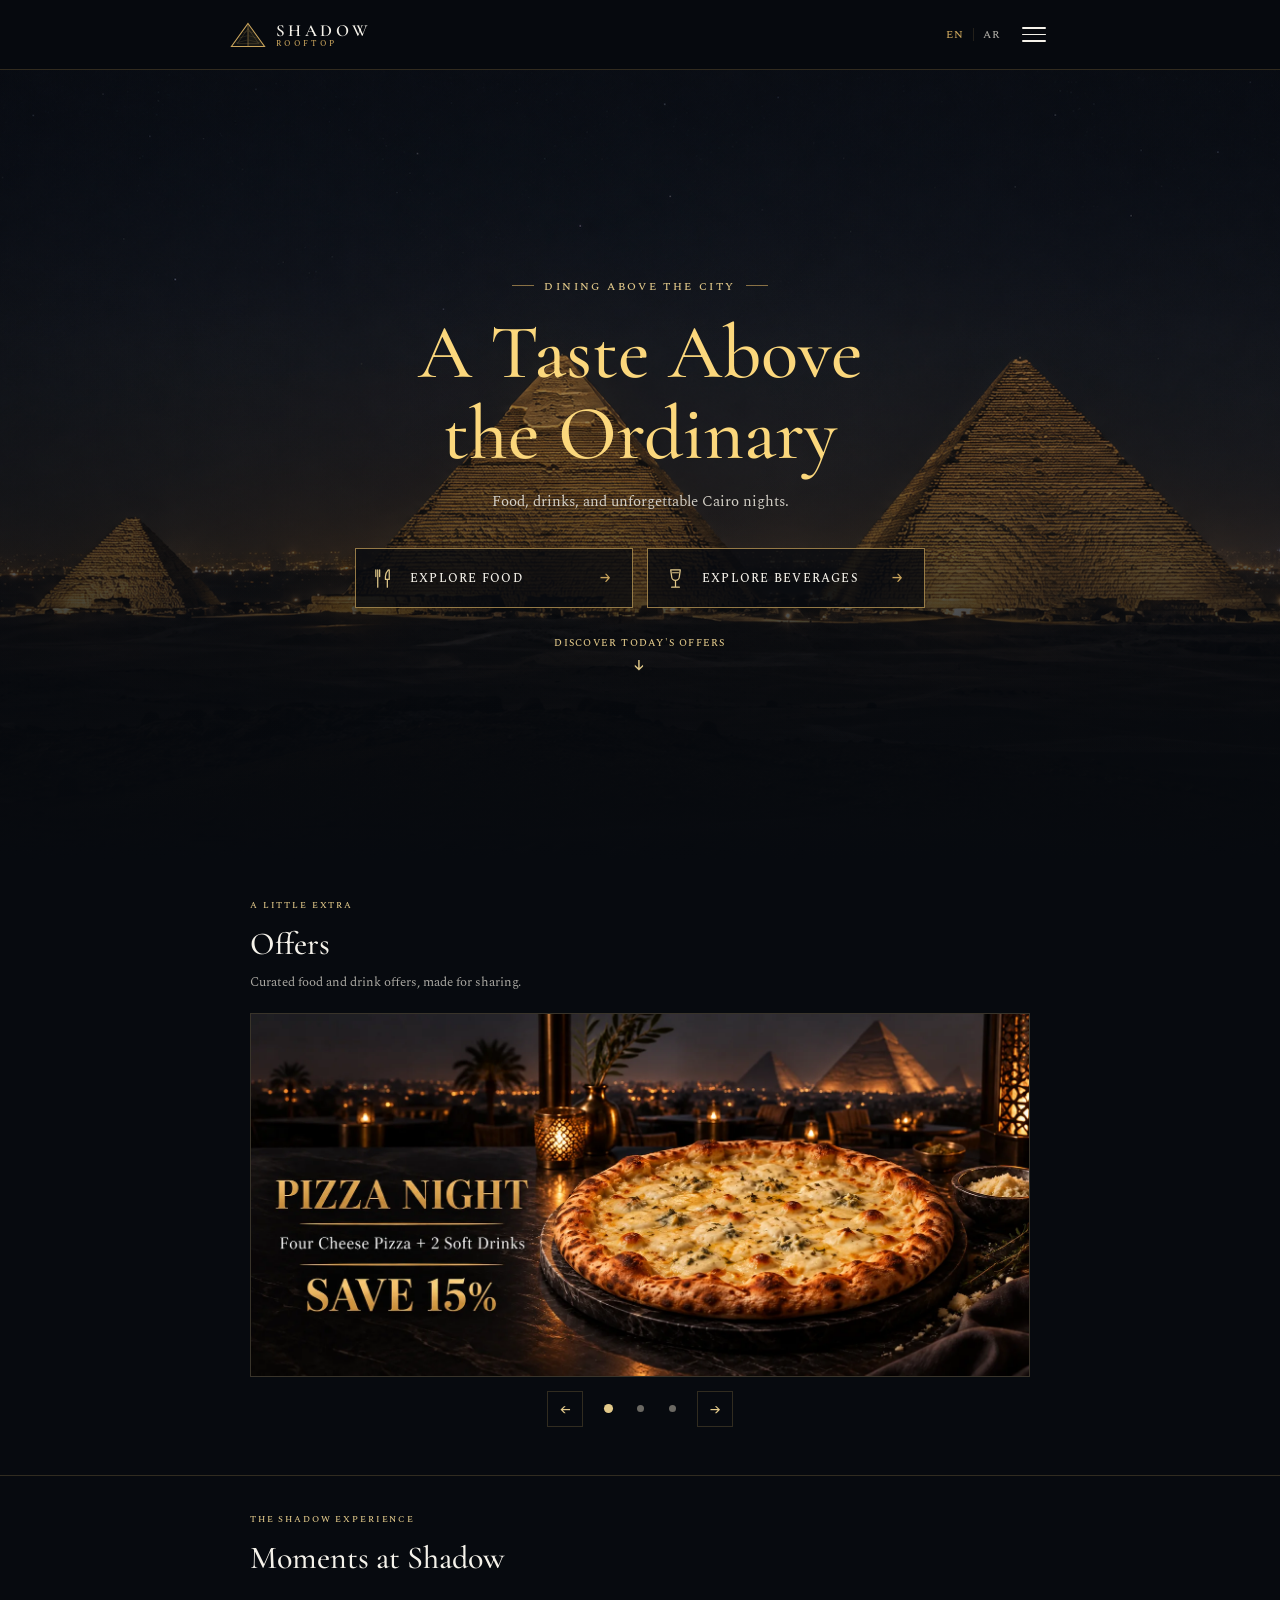
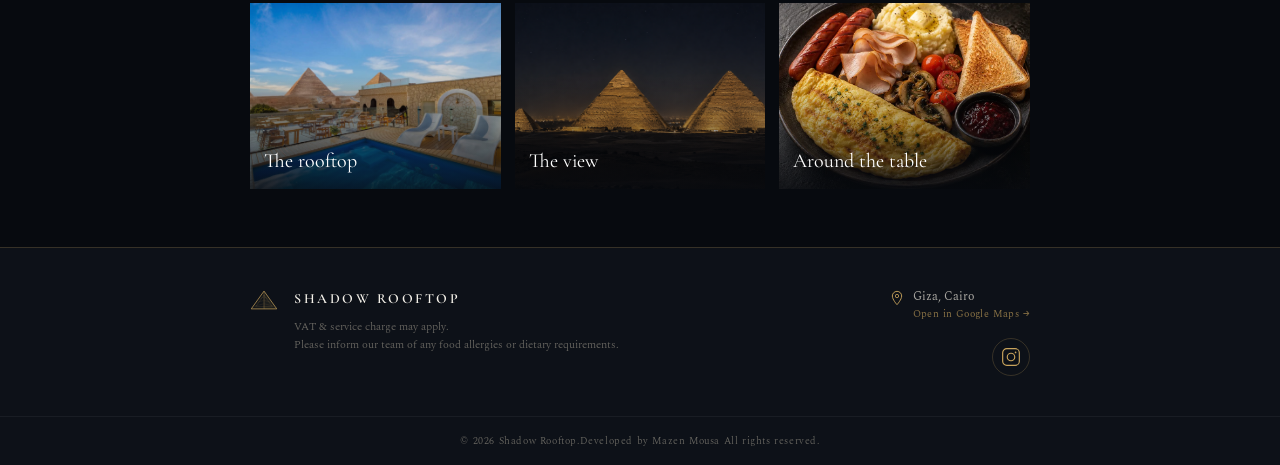
==== index.html @ 516379c7 "last" ====
<!DOCTYPE html>
<html lang="en" dir="ltr">
<head>
  <meta charset="UTF-8" />
  <meta name="viewport" content="width=device-width, initial-scale=1.0, viewport-fit=cover" />
  <meta name="description" content="Shadow Rooftop — A premium dining experience overlooking the Pyramids of Giza, Cairo, Egypt." />
  <meta name="theme-color" content="#070A0F" />
  <title>Shadow Rooftop — Dining Above History</title>

  <!-- Preconnect for Google Fonts -->
  <link rel="preconnect" href="https://fonts.googleapis.com" />
  <link rel="preconnect" href="https://fonts.gstatic.com" crossorigin />
  <!-- Cormorant Garamond: luxury headings | Spectral: refined body/UI | Libre Baskerville: elegant price numbers -->
  <link href="https://fonts.googleapis.com/css2?family=Amiri:wght@400;700&family=Cormorant+Garamond:ital,wght@0,300;0,400;0,500;0,600;0,700;1,300;1,400&family=IBM+Plex+Sans+Arabic:wght@300;400;500;600&family=Libre+Baskerville:wght@400;700&family=Spectral:wght@300;400;500;600&display=swap" rel="stylesheet" />

  <link rel="stylesheet" href="css/style.css" />
</head>
<body>

  <!-- ============================================================
       SPLASH SCREEN
  ============================================================ -->
  <div id="splash" class="splash" role="dialog" aria-label="Shadow Rooftop loading screen" data-i18n-aria="splash" aria-modal="true">
    <div class="splash__bg"></div>

      <!-- Subtle pyramid SVG watermark -->
      <div class="splash__pyramid" aria-hidden="true">
        <svg viewBox="0 0 120 80" fill="none" xmlns="http://www.w3.org/2000/svg">
          <polygon points="60,4 4,76 60,76" fill="#C9A45C" opacity="0.012"/>
          <polygon points="60,4 116,76 60,76" fill="#C9A45C" opacity="0.035"/>
          <polygon points="60,4 116,76 4,76" stroke="#C9A45C" stroke-width="1.5" fill="none" opacity="0.5"/>
          <polygon points="60,18 102,76 18,76" stroke="#C9A45C" stroke-width="0.8" fill="none" opacity="0.25"/>
          <path d="M60 4 60 76" stroke="#C9A45C" stroke-width="1" opacity="0.35"/>
          <path d="M43 27 58 24M62 24 77 27M33 42 58 37M62 37 87 42M19 58 58 50M62 50 101 58" stroke="#C9A45C" stroke-width="0.8" opacity="0.22"/>
        </svg>
      </div>

    <div class="splash__content">
      <div class="splash__logo-icon" aria-hidden="true">
        <svg viewBox="0 0 60 44" fill="none" xmlns="http://www.w3.org/2000/svg" width="54" height="40">
          <polygon points="30,2 2,42 30,42" fill="#C9A45C" opacity="0.035"/>
          <polygon points="30,2 58,42 30,42" fill="#C9A45C" opacity="0.1"/>
          <polygon points="30,2 58,42 2,42" stroke="#C9A45C" stroke-width="1.5" fill="none"/>
          <polygon points="30,10 46,37 14,37" stroke="#C9A45C" stroke-width="0.7" fill="none" opacity="0.4"/>
          <path d="M21 18 29 16M31 16 39 18M15 26 29 22M31 22 45 26M9 35 29 30M31 30 51 35" stroke="#C9A45C" stroke-width="0.65" opacity="0.34"/>
          <path d="M30 2 30 42" stroke="#C9A45C" stroke-width="1" opacity="0.65"/>
        </svg>
      </div>
      <div class="splash__brand">
        <span class="splash__name" id="splashName" aria-label="Shadow Rooftop"></span>
        <span class="splash__sub">ROOFTOP</span>
      </div>
      <div class="splash__divider" aria-hidden="true"></div>
      <p class="splash__tagline" data-i18n="eyebrow">Dining Above History</p>
    </div>
  </div>

  <!-- ============================================================
       MAIN APP
  ============================================================ -->
  <div id="app" class="app" data-view="home" aria-hidden="true">

    <!-- ── HEADER ───────────────────────────────────────────── -->
    <header class="header" role="banner">
      <div class="header__inner container">

        <!-- Logo -->
        <a href="#home" class="header__logo" aria-label="Shadow Rooftop — Home" data-i18n-aria="home" data-go-home>
          <span class="header__logo-icon" aria-hidden="true">
            <svg viewBox="0 0 50 36" fill="none" xmlns="http://www.w3.org/2000/svg" width="36" height="26">
              <polygon points="25,2 2,34 25,34" fill="#C9A45C" opacity="0.035"/>
              <polygon points="25,2 48,34 25,34" fill="#C9A45C" opacity="0.1"/>
              <polygon points="25,2 48,34 2,34" stroke="#C9A45C" stroke-width="1.5" fill="none"/>
              <polygon points="25,9 40,30 10,30" stroke="#C9A45C" stroke-width="0.7" fill="none" opacity="0.4"/>
              <path d="M18 15 24 13M26 13 32 15M13 22 24 19M26 19 37 22M8 29 24 25M26 25 42 29" stroke="#C9A45C" stroke-width="0.55" opacity="0.34"/>
              <path d="M25 2 25 34" stroke="#C9A45C" stroke-width="1" opacity="0.65"/>
            </svg>
          </span>
          <span class="header__logo-text">
            <span class="header__logo-name">SHADOW</span>
            <span class="header__logo-sub">ROOFTOP</span>
          </span>
        </a>

        <!-- Right controls -->
        <div class="header__controls">
          <!-- Language toggle -->
          <div class="lang-toggle" role="group" aria-label="Language selection" data-i18n-aria="language">
            <button class="lang-toggle__btn lang-toggle__btn--active" id="langEn" aria-pressed="true" aria-label="Switch to English" data-i18n-aria="english">EN</button>
            <span class="lang-toggle__sep" aria-hidden="true">|</span>
            <button class="lang-toggle__btn" id="langAr" aria-pressed="false" aria-label="Switch to Arabic" data-i18n-aria="arabic">AR</button>
          </div>
          <!-- Hamburger -->
          <button class="hamburger" id="hamburger" aria-label="Open menu" data-i18n-aria="openMenu" aria-expanded="false" aria-controls="sideNav">
            <span class="hamburger__line"></span>
            <span class="hamburger__line"></span>
            <span class="hamburger__line"></span>
          </button>
        </div>
      </div>
    </header>

    <!-- ── SIDE NAV OVERLAY ──────────────────────────────────── -->
    <nav id="sideNav" class="side-nav" aria-label="Site navigation" data-i18n-aria="siteNav" aria-hidden="true">
      <div class="side-nav__backdrop" id="navBackdrop" aria-hidden="true"></div>
      <div class="side-nav__panel" role="dialog" aria-modal="true" aria-label="Navigation menu" data-i18n-aria="navDialog">
        <button class="side-nav__close" id="navClose" aria-label="Close menu" data-i18n-aria="closeMenu">&times;</button>
        <div class="side-nav__logo" aria-hidden="true">
          <svg viewBox="0 0 50 36" fill="none" xmlns="http://www.w3.org/2000/svg" width="40" height="29">
            <polygon points="25,2 2,34 25,34" fill="#C9A45C" opacity="0.035"/>
            <polygon points="25,2 48,34 25,34" fill="#C9A45C" opacity="0.1"/>
            <polygon points="25,2 48,34 2,34" stroke="#C9A45C" stroke-width="1.5" fill="none"/>
            <polygon points="25,9 40,30 10,30" stroke="#C9A45C" stroke-width="0.7" fill="none" opacity="0.4"/>
            <path d="M18 15 24 13M26 13 32 15M13 22 24 19M26 19 37 22M8 29 24 25M26 25 42 29" stroke="#C9A45C" stroke-width="0.55" opacity="0.34"/>
            <path d="M25 2 25 34" stroke="#C9A45C" stroke-width="1" opacity="0.65"/>
          </svg>
          <span>SHADOW ROOFTOP</span>
        </div>
        <ul class="side-nav__list">
          <li><a href="#home" class="side-nav__link" data-close-nav data-go-home data-i18n="navHome">Home</a></li>
          <li><a href="#menu" class="side-nav__link" data-close-nav data-open-menu="food" data-i18n="navMenu">Menu</a></li>
          <li><a href="#footer" class="side-nav__link" data-close-nav data-i18n="navLocation">Location</a></li>
          <li><a href="#footer" class="side-nav__link" data-close-nav data-i18n="navContact">Contact</a></li>
        </ul>
        <div class="side-nav__note" data-i18n="navNote">Giza, Cairo, Egypt</div>
      </div>
    </nav>

    <!-- ── HOME ─────────────────────────────────────────────── -->
    <section id="home" class="home" aria-label="Shadow Rooftop home" data-i18n-aria="homePage">
      <section class="home-hero" aria-labelledby="homeTitle">
        <div class="home-hero__media" aria-hidden="true"></div>
        <div class="home-hero__content container">
          <p class="home-hero__eyebrow" data-i18n="homeEyebrow">DINING ABOVE THE CITY</p>
          <h1 id="homeTitle" class="home-hero__title" data-i18n="homeTitle">A Taste Above the Ordinary</h1>
          <p class="home-hero__desc" data-i18n="homeDesc">Food, drinks, and unforgettable Cairo nights.</p>
          <div class="home-hero__actions">
            <button class="home-choice" type="button" data-open-menu="food">
              <span class="home-choice__icon" aria-hidden="true">
                <svg viewBox="0 0 24 24" fill="none" xmlns="http://www.w3.org/2000/svg"><path d="M4 3v7m4-7v7M6 3v18M17 3c-2.2 2.3-3 4.1-3 7v3h4V3m-2 10v8" stroke="currentColor" stroke-width="1.3" stroke-linecap="round" stroke-linejoin="round"/></svg>
              </span>
              <span data-i18n="exploreFood">EXPLORE FOOD</span>
              <span class="home-choice__arrow" aria-hidden="true">→</span>
            </button>
            <button class="home-choice" type="button" data-open-menu="beverages">
              <span class="home-choice__icon" aria-hidden="true">
                <svg viewBox="0 0 24 24" fill="none" xmlns="http://www.w3.org/2000/svg"><path d="M7 3h10l-1 7a4 4 0 0 1-8 0L7 3Zm5 11v7m-4 0h8M9 6h6" stroke="currentColor" stroke-width="1.3" stroke-linecap="round" stroke-linejoin="round"/></svg>
              </span>
              <span data-i18n="exploreBeverages">EXPLORE BEVERAGES</span>
              <span class="home-choice__arrow" aria-hidden="true">→</span>
            </button>
          </div>
          <a class="home-scroll" href="#offers" aria-label="Discover offers" data-i18n-aria="discoverOffers">
            <span data-i18n="discoverOffersCta">Discover today's offers</span>
            <span class="home-scroll__arrow" aria-hidden="true">↓</span>
          </a>
        </div>
      </section>

      <section id="offers" class="home-offers" aria-labelledby="offersTitle">
        <div class="home-section-heading container">
          <p class="home-section-heading__eyebrow" data-i18n="offersEyebrow">A LITTLE EXTRA</p>
          <h2 id="offersTitle" data-i18n="offersTitle">Offers</h2>
          <p class="home-section-heading__desc" data-i18n="offersDesc">Curated food and drink offers, made for sharing.</p>
        </div>
        <div class="offer-carousel container" id="offerCarousel" aria-roledescription="carousel" data-i18n-aria="offersCarousel">
          <div class="offer-carousel__viewport">
            <div class="offer-carousel__track" id="offerTrack" aria-live="off">
              <article class="offer-slide offer-slide--active" aria-roledescription="slide" aria-label="Slide 1 of 3" data-i18n-aria="slideOne">
                <picture>
                  <source media="(max-width: 599px)" srcset="assets/images/offers/pizza-night-mobile.webp" />
                  <img src="assets/images/offers/pizza-night.webp" alt="Four cheese pizza at Shadow Rooftop" data-i18n-alt="pizzaOfferImage" loading="lazy" />
                </picture>
                <div class="offer-slide__copy">
                  <span data-i18n="offerKicker">SPECIAL OFFER</span>
                  <h3 data-i18n="offerPizzaTitle">Pizza Night</h3>
                  <p class="offer-slide__details" data-i18n="offerPizzaDetails">Four Cheese Pizza + 2 Soft Drinks</p>
                  <strong class="offer-slide__saving" data-i18n="offerPizzaSaving">SAVE 15%</strong>
                </div>
              </article>
              <article class="offer-slide" aria-roledescription="slide" aria-label="Slide 2 of 3" data-i18n-aria="slideTwo" aria-hidden="true" inert>
                <picture>
                  <source media="(max-width: 599px)" srcset="assets/images/offers/rooftop-grill-mobile.webp" />
                  <img src="assets/images/offers/rooftop-grill.webp" alt="Mixed grill platter at Shadow Rooftop" data-i18n-alt="grillOfferImage" loading="lazy" />
                </picture>
                <div class="offer-slide__copy">
                  <span data-i18n="offerKicker">SPECIAL OFFER</span>
                  <h3 data-i18n="offerGrillTitle">Rooftop Grill for Two</h3>
                  <p class="offer-slide__details" data-i18n="offerGrillDetails">Mixed Grill + 2 Soft Drinks</p>
                  <strong class="offer-slide__saving" data-i18n="offerGrillSaving">SAVE 20%</strong>
                </div>
              </article>
              <article class="offer-slide" aria-roledescription="slide" aria-label="Slide 3 of 3" data-i18n-aria="slideThree" aria-hidden="true" inert>
                <picture>
                  <source media="(max-width: 599px)" srcset="assets/images/offers/signature-sips-mobile.webp" />
                  <img src="assets/images/offers/signature-sips.webp" alt="Three signature drinks at Shadow Rooftop" data-i18n-alt="drinksOfferImage" loading="lazy" />
                </picture>
                <div class="offer-slide__copy">
                  <span data-i18n="offerKicker">SPECIAL OFFER</span>
                  <h3 data-i18n="offerDrinksTitle">Signature Sips</h3>
                  <p class="offer-slide__details" data-i18n="offerDrinksDetails">Any 3 Signature Drinks</p>
                  <strong class="offer-slide__saving" data-i18n="offerDrinksSaving">SAVE 15%</strong>
                </div>
              </article>
            </div>
          </div>
          <div class="offer-carousel__controls">
            <button class="carousel-control" type="button" id="offerPrevious" aria-label="Previous offer" data-i18n-aria="previousOffer"><span aria-hidden="true">←</span></button>
            <div class="offer-carousel__dots" role="group" aria-label="Choose an offer" data-i18n-aria="chooseOffer">
              <button class="offer-dot offer-dot--active" type="button" data-offer-slide="0" aria-label="Go to offer 1" data-i18n-aria="offerSlideOne" aria-current="true"></button>
              <button class="offer-dot" type="button" data-offer-slide="1" aria-label="Go to offer 2" data-i18n-aria="offerSlideTwo" aria-current="false"></button>
              <button class="offer-dot" type="button" data-offer-slide="2" aria-label="Go to offer 3" data-i18n-aria="offerSlideThree" aria-current="false"></button>
            </div>
            <button class="carousel-control" type="button" id="offerNext" aria-label="Next offer" data-i18n-aria="nextOffer"><span aria-hidden="true">→</span></button>
          </div>
        </div>
      </section>

      <section id="moments" class="home-moments" aria-labelledby="momentsTitle">
        <div class="home-section-heading container">
          <p class="home-section-heading__eyebrow" data-i18n="momentsEyebrow">THE SHADOW EXPERIENCE</p>
          <h2 id="momentsTitle" data-i18n="momentsTitle">Moments at Shadow</h2>
        </div>
        <div class="home-moments__grid container" aria-label="Moments at Shadow Rooftop" data-i18n-aria="momentsGallery">
          <figure class="moment-tile"><img src="assets/images/shadow.jpeg" alt="The rooftop terrace and pool" data-i18n-alt="rooftopHighlightImage" loading="lazy" /><figcaption data-i18n="momentRooftop">The rooftop</figcaption></figure>
          <figure class="moment-tile"><img src="assets/images/hero-pyramids-night-real-scale.png" alt="The Pyramids of Giza at night" data-i18n-alt="viewHighlightImage" loading="lazy" /><figcaption data-i18n="momentView">The view</figcaption></figure>
          <figure class="moment-tile"><img src="assets/images/menu/shadow-breakfast.webp" alt="A freshly prepared dish" data-i18n-alt="foodHighlightImage" loading="lazy" /><figcaption data-i18n="momentTable">Around the table</figcaption></figure>
        </div>
      </section>
    </section>

    <!-- ── HERO ─────────────────────────────────────────────── -->
    <section id="hero" class="hero" aria-label="Hero section" data-i18n-aria="hero">
      <!-- Hero image: Frontal nighttime view of the Pyramids of Giza -->
      <div class="hero__media" aria-hidden="true">
        <div class="hero__image-wrap">
          <img
            src="assets/images/hero-pyramids-night-real-scale.png"
            alt="Frontal nighttime view of the three Pyramids of Giza from Shadow Rooftop"
            data-i18n-alt="heroImage"
            class="hero__img"
            loading="eager"
            onerror="this.style.display='none'"
          />
          <!-- CSS gradient fallback shows if image missing -->
        </div>
        <div class="hero__overlay" aria-hidden="true"></div>
      </div>

      <!-- Hero text -->
      <div class="hero__content container">
        <div class="hero__text">
          <p class="hero__eyebrow" data-i18n="eyebrow">DINING ABOVE HISTORY</p>
          <h1 class="hero__title">Breakfast</h1>
          <p class="hero__desc" data-i18n="heroDesc">
            Start your day with refined flavors and an unforgettable view of the timeless Pyramids of Giza.
          </p>
        </div>
      </div>
    </section>

    <!-- ── MENU ─────────────────────────────────────────────── -->
    <main id="menu" class="menu" role="main" aria-label="Restaurant menu" data-i18n-aria="restaurantMenu">

      <div class="menu-switcher container" role="navigation" aria-label="Menu type" data-i18n-aria="menuType">
        <a class="menu-switcher__home" href="#home" data-go-home aria-label="Back to home" data-i18n-aria="backHome">
          <span class="menu-switcher__home-icon" aria-hidden="true">⌂</span>
          <span class="menu-switcher__home-label" data-i18n="backToHome">Back to home</span>
        </a>
        <div class="menu-switcher__choices" role="group" aria-label="Choose menu" data-i18n-aria="chooseMenu">
          <button type="button" class="menu-switcher__btn menu-switcher__btn--active" data-menu-type-choice="food" aria-pressed="true" data-i18n="food">Food</button>
          <button type="button" class="menu-switcher__btn" data-menu-type-choice="beverages" aria-pressed="false" data-i18n="beverages">Beverages</button>
        </div>
      </div>

      <!-- Category Navigation -->
      <div class="categories" role="navigation" aria-label="Menu categories" data-i18n-aria="categories">
        <div class="categories__track" id="categoriesTrack" role="tablist">
          <button
            class="cat-btn cat-btn--active"
            role="tab"
            aria-selected="true"
            aria-controls="section-breakfast"
            data-category="breakfast"
            id="tab-breakfast"
          >Breakfast</button>
          <button
            class="cat-btn"
            role="tab"
            aria-selected="false"
            aria-controls="section-soup"
            data-category="soup"
            id="tab-soup"
          >Soup</button>
          <button
            class="cat-btn"
            role="tab"
            aria-selected="false"
            aria-controls="section-appetizers"
            data-category="appetizers"
            id="tab-appetizers"
          >Appetizers</button>
          <button
            class="cat-btn"
            role="tab"
            aria-selected="false"
            aria-controls="section-salad"
            data-category="salad"
            id="tab-salad"
          >Salad</button>
          <button
            class="cat-btn"
            role="tab"
            aria-selected="false"
            aria-controls="section-chicken-main"
            data-category="chicken-main"
            id="tab-chicken-main"
          >Chicken Main Course</button>
          <button
            class="cat-btn"
            role="tab"
            aria-selected="false"
            aria-controls="section-beef-main"
            data-category="beef-main"
            id="tab-beef-main"
          >Beef Main Course</button>
          <button
            class="cat-btn"
            role="tab"
            aria-selected="false"
            aria-controls="section-pasta"
            data-category="pasta"
            id="tab-pasta"
          >Pasta</button>
          <button
            class="cat-btn"
            role="tab"
            aria-selected="false"
            aria-controls="section-pizza"
            data-category="pizza"
            id="tab-pizza"
          >Pizza</button>
          <button
            class="cat-btn"
            role="tab"
            aria-selected="false"
            aria-controls="section-sandwich"
            data-category="sandwich"
            id="tab-sandwich"
          >Sandwich</button>
          <button
            class="cat-btn"
            role="tab"
            aria-selected="false"
            aria-controls="section-food-extras"
            data-category="food-extras"
            id="tab-food-extras"
          >Food Extras</button>
        </div>
      </div>

      <!-- Menu Content Area -->
      <div class="menu__sections container">

        <!-- BREAKFAST SECTION -->
        <section
          id="section-breakfast"
          class="menu-section menu-section--active"
          role="tabpanel"
          aria-labelledby="tab-breakfast"
        >
          <div class="menu-items" id="breakfast-items" aria-label="Breakfast items">
            <!-- Dynamically rendered by JS -->
          </div>
        </section>

        <!-- SOUP SECTION (placeholder) -->
        <section
          id="section-soup"
          class="menu-section"
          role="tabpanel"
          aria-labelledby="tab-soup"
          hidden
        >
          <div class="menu-items" id="soup-items" aria-label="Soup items"></div>
          <div class="coming-soon" data-empty-category="soup">
            <span class="coming-soon__icon" aria-hidden="true">
              <svg viewBox="0 0 24 24" fill="none" xmlns="http://www.w3.org/2000/svg" width="36" height="36">
                <circle cx="12" cy="12" r="10" stroke="#C9A45C" stroke-width="1.2"/>
                <path d="M12 8v4l3 3" stroke="#C9A45C" stroke-width="1.4" stroke-linecap="round"/>
              </svg>
            </span>
            <p class="coming-soon__text">Soup — Coming Soon</p>
          </div>
        </section>

        <!-- APPETIZERS SECTION (placeholder) -->
        <section
          id="section-appetizers"
          class="menu-section"
          role="tabpanel"
          aria-labelledby="tab-appetizers"
          hidden
        >
          <div class="menu-items" id="appetizers-items" aria-label="Appetizers items"></div>
          <div class="coming-soon" data-empty-category="appetizers">
            <span class="coming-soon__icon" aria-hidden="true">
              <svg viewBox="0 0 24 24" fill="none" xmlns="http://www.w3.org/2000/svg" width="36" height="36">
                <circle cx="12" cy="12" r="10" stroke="#C9A45C" stroke-width="1.2"/>
                <path d="M12 8v4l3 3" stroke="#C9A45C" stroke-width="1.4" stroke-linecap="round"/>
              </svg>
            </span>
            <p class="coming-soon__text">Appetizers — Coming Soon</p>
          </div>
        </section>

        <!-- SALAD SECTION (placeholder) -->
        <section
          id="section-salad"
          class="menu-section"
          role="tabpanel"
          aria-labelledby="tab-salad"
          hidden
        >
          <div class="menu-items" id="salad-items" aria-label="Salad items"></div>
          <div class="coming-soon" data-empty-category="salad">
            <span class="coming-soon__icon" aria-hidden="true">
              <svg viewBox="0 0 24 24" fill="none" xmlns="http://www.w3.org/2000/svg" width="36" height="36">
                <circle cx="12" cy="12" r="10" stroke="#C9A45C" stroke-width="1.2"/>
                <path d="M12 8v4l3 3" stroke="#C9A45C" stroke-width="1.4" stroke-linecap="round"/>
              </svg>
            </span>
            <p class="coming-soon__text">Salad — Coming Soon</p>
          </div>
        </section>

        <!-- CHICKEN MAIN COURSE SECTION (placeholder) -->
        <section
          id="section-chicken-main"
          class="menu-section"
          role="tabpanel"
          aria-labelledby="tab-chicken-main"
          hidden
        >
          <div class="menu-items" id="chicken-main-items" aria-label="Chicken main course items"></div>
          <div class="coming-soon" data-empty-category="chicken-main">
            <span class="coming-soon__icon" aria-hidden="true">
              <svg viewBox="0 0 24 24" fill="none" xmlns="http://www.w3.org/2000/svg" width="36" height="36">
                <circle cx="12" cy="12" r="10" stroke="#C9A45C" stroke-width="1.2"/>
                <path d="M12 8v4l3 3" stroke="#C9A45C" stroke-width="1.4" stroke-linecap="round"/>
              </svg>
            </span>
            <p class="coming-soon__text">Chicken Main Course — Coming Soon</p>
          </div>
        </section>

        <!-- BEEF MAIN COURSE SECTION (placeholder) -->
        <section
          id="section-beef-main"
          class="menu-section"
          role="tabpanel"
          aria-labelledby="tab-beef-main"
          hidden
        >
          <div class="menu-items" id="beef-main-items" aria-label="Beef main course items"></div>
          <div class="coming-soon" data-empty-category="beef-main">
            <span class="coming-soon__icon" aria-hidden="true">
              <svg viewBox="0 0 24 24" fill="none" xmlns="http://www.w3.org/2000/svg" width="36" height="36">
                <circle cx="12" cy="12" r="10" stroke="#C9A45C" stroke-width="1.2"/>
                <path d="M12 8v4l3 3" stroke="#C9A45C" stroke-width="1.4" stroke-linecap="round"/>
              </svg>
            </span>
            <p class="coming-soon__text">Beef Main Course — Coming Soon</p>
          </div>
        </section>

        <!-- PASTA SECTION (placeholder) -->
        <section
          id="section-pasta"
          class="menu-section"
          role="tabpanel"
          aria-labelledby="tab-pasta"
          hidden
        >
          <div class="menu-items" id="pasta-items" aria-label="Pasta items"></div>
          <div class="coming-soon" data-empty-category="pasta">
            <span class="coming-soon__icon" aria-hidden="true">
              <svg viewBox="0 0 24 24" fill="none" xmlns="http://www.w3.org/2000/svg" width="36" height="36">
                <circle cx="12" cy="12" r="10" stroke="#C9A45C" stroke-width="1.2"/>
                <path d="M12 8v4l3 3" stroke="#C9A45C" stroke-width="1.4" stroke-linecap="round"/>
              </svg>
            </span>
            <p class="coming-soon__text">Pasta — Coming Soon</p>
          </div>
        </section>

        <!-- PIZZA SECTION (placeholder) -->
        <section
          id="section-pizza"
          class="menu-section"
          role="tabpanel"
          aria-labelledby="tab-pizza"
          hidden
        >
          <div class="menu-items" id="pizza-items" aria-label="Pizza items"></div>
          <div class="coming-soon" data-empty-category="pizza">
            <span class="coming-soon__icon" aria-hidden="true">
              <svg viewBox="0 0 24 24" fill="none" xmlns="http://www.w3.org/2000/svg" width="36" height="36">
                <circle cx="12" cy="12" r="10" stroke="#C9A45C" stroke-width="1.2"/>
                <path d="M12 8v4l3 3" stroke="#C9A45C" stroke-width="1.4" stroke-linecap="round"/>
              </svg>
            </span>
            <p class="coming-soon__text">Pizza — Coming Soon</p>
          </div>
        </section>

        <!-- SANDWICH SECTION (placeholder) -->
        <section
          id="section-sandwich"
          class="menu-section"
          role="tabpanel"
          aria-labelledby="tab-sandwich"
          hidden
        >
          <div class="menu-items" id="sandwich-items" aria-label="Sandwich items"></div>
          <div class="coming-soon" data-empty-category="sandwich">
            <span class="coming-soon__icon" aria-hidden="true">
              <svg viewBox="0 0 24 24" fill="none" xmlns="http://www.w3.org/2000/svg" width="36" height="36">
                <circle cx="12" cy="12" r="10" stroke="#C9A45C" stroke-width="1.2"/>
                <path d="M12 8v4l3 3" stroke="#C9A45C" stroke-width="1.4" stroke-linecap="round"/>
              </svg>
            </span>
            <p class="coming-soon__text">Sandwich — Coming Soon</p>
          </div>
        </section>

        <!-- FOOD EXTRAS SECTION (placeholder) -->
        <section
          id="section-food-extras"
          class="menu-section"
          role="tabpanel"
          aria-labelledby="tab-food-extras"
          hidden
        >
          <div class="menu-items" id="food-extras-items" aria-label="Food extras items"></div>
          <div class="coming-soon" data-empty-category="food-extras">
            <span class="coming-soon__icon" aria-hidden="true">
              <svg viewBox="0 0 24 24" fill="none" xmlns="http://www.w3.org/2000/svg" width="36" height="36">
                <circle cx="12" cy="12" r="10" stroke="#C9A45C" stroke-width="1.2"/>
                <path d="M12 8v4l3 3" stroke="#C9A45C" stroke-width="1.4" stroke-linecap="round"/>
              </svg>
            </span>
            <p class="coming-soon__text">Food Extras — Coming Soon</p>
          </div>
        </section>

      </div><!-- /.menu__sections -->

      <div class="price-disclaimer container" role="note" aria-label="Price service and VAT note" data-i18n-aria="disclaimer">
        <span class="price-disclaimer__line"></span>
        <p data-i18n="disclaimer">Prices are subject to 12% service &amp; 14% VAT</p>
        <span class="price-disclaimer__line"></span>
      </div>
    </main>

    <!-- ── FOOTER ────────────────────────────────────────────── -->
    <footer id="footer" class="footer" role="contentinfo">
      <div class="footer__inner container">

        <!-- Brand -->
        <div class="footer__brand">
          <span class="footer__logo-icon" aria-hidden="true">
            <svg viewBox="0 0 50 36" fill="none" xmlns="http://www.w3.org/2000/svg" width="28" height="20">
              <polygon points="25,2 2,34 25,34" fill="#C9A45C" opacity="0.035"/>
              <polygon points="25,2 48,34 25,34" fill="#C9A45C" opacity="0.1"/>
              <polygon points="25,2 48,34 2,34" stroke="#C9A45C" stroke-width="1.5" fill="none"/>
              <polygon points="25,9 40,30 10,30" stroke="#C9A45C" stroke-width="0.7" fill="none" opacity="0.4"/>
              <path d="M18 15 24 13M26 13 32 15M13 22 24 19M26 19 37 22M8 29 24 25M26 25 42 29" stroke="#C9A45C" stroke-width="0.55" opacity="0.34"/>
              <path d="M25 2 25 34" stroke="#C9A45C" stroke-width="1" opacity="0.65"/>
            </svg>
          </span>
          <div>
            <p class="footer__name">SHADOW ROOFTOP</p>
            <p class="footer__vat"><span data-i18n="footerVat">VAT &amp; service charge may apply.</span><br/><span data-i18n="footerAllergies">Please inform our team of any food allergies or dietary requirements.</span></p>
          </div>
        </div>

        <!-- Links -->
        <div class="footer__links">
          <!-- Location -->
          <a
            href="https://maps.app.goo.gl/c9Dust7j47FLv8kbA?g_st=ic"
            target="_blank"
            rel="noopener noreferrer"
            class="footer__link"
            aria-label="Open Shadow Rooftop location in Google Maps"
            data-i18n-aria="maps"
          >
            <span class="footer__link-icon" aria-hidden="true">
              <svg viewBox="0 0 24 24" fill="none" xmlns="http://www.w3.org/2000/svg" width="16" height="16">
                <path d="M12 2C8.13 2 5 5.13 5 9c0 5.25 7 13 7 13s7-7.75 7-13c0-3.87-3.13-7-7-7z" stroke="#C9A45C" stroke-width="1.4" fill="none"/>
                <circle cx="12" cy="9" r="2.5" stroke="#C9A45C" stroke-width="1.2" fill="none"/>
              </svg>
            </span>
            <span><span data-i18n="location">Giza, Cairo</span><br/><small data-i18n="maps">Open in Google Maps →</small></span>
          </a>

          <!-- Social -->
          <div class="footer__social" aria-label="Social media links" data-i18n-aria="social">
            <a
              href="https://www.instagram.com/shadowpyramidshotel?stkn=ZDRqMW5sMGkzMWFi"
              target="_blank"
              rel="noopener noreferrer"
              class="footer__social-btn"
              aria-label="Follow Shadow Rooftop on Instagram"
              data-i18n-aria="instagram"
            >
              <!-- Instagram SVG -->
              <svg viewBox="0 0 24 24" fill="none" xmlns="http://www.w3.org/2000/svg" width="20" height="20" aria-hidden="true">
                <rect x="2" y="2" width="20" height="20" rx="5" stroke="#C9A45C" stroke-width="1.4"/>
                <circle cx="12" cy="12" r="4.5" stroke="#C9A45C" stroke-width="1.4"/>
                <circle cx="17.5" cy="6.5" r="1" fill="#C9A45C"/>
              </svg>
            </a>
            
          </div>
        </div>

      </div>
      <div class="footer__bottom">
        <p data-i18n="copyright">&copy; 2026 Shadow Rooftop.Developed by Mazen Mousa All rights reserved.</p>
      </div>
    </footer>

  </div><!-- /#app -->

  <script src="js/beverage-data.js"></script>
  <script src="js/translations.js"></script>
  <script src="js/script.js"></script>
</body>
</html>
---- css/style.css ----
/* ================================================================
   SHADOW ROOFTOP — FONT SETTINGS
   
   Change fonts here only.
   ================================================================= */

/*
HOW TO CHANGE THE WEBSITE FONT:

--font-primary
→ Controls normal website text, descriptions, navigation, categories, buttons, labels, footer.

--font-heading
→ Controls main headings and dish names.

--font-brand
→ Controls SHADOW / brand text.

--font-price
→ Controls menu prices and EGP price typography.
*/
:root {
  --font-primary: 'Spectral', Georgia, serif;
  --font-heading: 'Cormorant Garamond', Georgia, serif;
  --font-brand: 'Cormorant Garamond', Georgia, serif;
  --font-price: 'Libre Baskerville', Georgia, serif;
}
:root {
  --color-gold: #C9A45C;
  --color-gold-light: #E2C98A;
  --color-gold-dark: #9B783D;
}

/* ================================================================
   SHADOW ROOFTOP — Premium QR Menu
   style.css — Mobile-first, dark luxury theme
   ================================================================ */

/* -- CSS VARIABLES ----------------------------------------------- */
:root {
  /* Colors */
  --bg-primary:       #070A0F;
  --bg-secondary:     #0D1118;
  --bg-card:          #10141C;
  --bg-card-hover:    #141820;

  --gold:             #C9A45C;
  --gold-light:       #E2C98A;
  --gold-muted:       rgba(201, 164, 92, 0.65);
  --gold-border:      rgba(201, 164, 92, 0.22);
  --gold-border-h:    rgba(201, 164, 92, 0.5);

  --text-primary:     #F5F2EA;
  --text-secondary:   #A9A7A1;
  --text-muted:       #6B6963;

  /* Spacing */
  --gap-xs:   4px;
  --gap-sm:   8px;
  --gap-md:   16px;
  --gap-lg:   24px;
  --gap-xl:   40px;
  --gap-2xl:  64px;

  /* Radius */
  --radius-sm:  8px;
  --radius-md:  12px;
  --radius-lg:  16px;
  --radius-xl:  24px;

  /* Layout */
  --header-h:       60px;
  --max-width:      520px;
  --container-px:   20px;

  /* Transitions */
  --ease-smooth:   cubic-bezier(0.4, 0, 0.2, 1);
  --ease-spring:   cubic-bezier(0.34, 1.2, 0.64, 1);
  --dur-fast:      180ms;
  --dur-normal:    280ms;
  --dur-slow:      450ms;
}

/* -- RESET & BASE ------------------------------------------------- */
*, *::before, *::after {
  box-sizing: border-box;
  margin: 0;
  padding: 0;
}

/* Ensure [hidden] always hides (some resets override this) */
[hidden] {
  display: none !important;
}

html {
  font-size: 16px;
  scroll-behavior: smooth;
  -webkit-text-size-adjust: 100%;
  text-size-adjust: 100%;
}

body {
  background-color: var(--bg-primary);
  color: var(--text-primary);
  font-family: var(--font-primary);
  font-weight: 400;
  line-height: 1.6;
  min-height: 100vh;
  overflow-x: hidden;
  -webkit-font-smoothing: antialiased;
  -moz-osx-font-smoothing: grayscale;
}

img {
  display: block;
  max-width: 100%;
  height: auto;
}

a {
  color: inherit;
  text-decoration: none;
}

button {
  font-family: inherit;
  cursor: pointer;
  border: none;
  background: none;
  appearance: none;
}

ul, ol {
  list-style: none;
}

/* -- UTILITY ------------------------------------------------------ */
.container {
  width: 100%;
  max-width: var(--max-width);
  margin-inline: auto;
  padding-inline: var(--container-px);
}

.sr-only {
  position: absolute;
  width: 1px;
  height: 1px;
  padding: 0;
  margin: -1px;
  overflow: hidden;
  clip: rect(0, 0, 0, 0);
  white-space: nowrap;
  border: 0;
}

/* ================================================================
   SPLASH SCREEN
   ================================================================ */
.splash {
  position: fixed;
  inset: 0;
  z-index: 9999;
  display: flex;
  align-items: center;
  justify-content: center;
  flex-direction: column;
  background-color: var(--bg-primary);
  transition: opacity 0.7s var(--ease-smooth), visibility 0.7s var(--ease-smooth);
}

.splash.splash--hidden {
  opacity: 0;
  visibility: hidden;
  pointer-events: none;
}

/* Ambient background gradient */
.splash__bg {
  position: absolute;
  inset: 0;
  background:
    radial-gradient(ellipse 60% 50% at 50% 70%, rgba(201, 164, 92, 0.07) 0%, transparent 70%),
    radial-gradient(ellipse 80% 60% at 50% 100%, rgba(13, 17, 24, 0.9) 0%, transparent 100%);
  pointer-events: none;
}

/* Large watermark pyramid */
.splash__pyramid {
  position: absolute;
  bottom: 8%;
  left: 50%;
  transform: translateX(-50%);
  width: min(260px, 60vw);
  opacity: 0;
  animation: splashPyramid 1.2s var(--ease-smooth) 0.3s forwards;
}

@keyframes splashPyramid {
  from { opacity: 0; transform: translateX(-50%) translateY(16px); }
  to   { opacity: 1; transform: translateX(-50%) translateY(0); }
}

/* Content */
.splash__content {
  position: relative;
  display: flex;
  flex-direction: column;
  align-items: center;
  gap: var(--gap-sm);
  text-align: center;
}

.splash__logo-icon {
  opacity: 0;
  animation: splashFadeUp 0.7s var(--ease-smooth) 0.1s forwards;
  margin-bottom: var(--gap-xs);
}

@keyframes splashFadeUp {
  from { opacity: 0; transform: translateY(12px); }
  to   { opacity: 1; transform: translateY(0); }
}

.splash__brand {
  display: flex;
  flex-direction: column;
  align-items: center;
  gap: 2px;
}

.splash__name {
  font-family: var(--font-brand);
  font-size: clamp(2rem, 8vw, 2.8rem);
  font-weight: 600;
  letter-spacing: 0.22em;
  color: var(--text-primary);
  display: block;
  white-space: nowrap;
  /* Letters injected by JS with staggered animation */
}

.splash__name .letter {
  display: inline-block;
  opacity: 0;
  transform: translateY(14px);
  animation: letterReveal 0.5s var(--ease-smooth) forwards;
}

@keyframes letterReveal {
  to { opacity: 1; transform: translateY(0); }
}

.splash__sub {
  font-family: var(--font-primary);
  font-size: 0.625rem;
  font-weight: 500;
  letter-spacing: 0.45em;
  color: var(--gold);
  opacity: 0;
  animation: splashFadeUp 0.6s var(--ease-smooth) 0.9s forwards;
}

.splash__divider {
  width: 40px;
  height: 1px;
  background: linear-gradient(90deg, transparent, var(--gold), transparent);
  opacity: 0;
  animation: splashFadeUp 0.5s var(--ease-smooth) 1s forwards;
  margin-block: var(--gap-xs);
}

.splash__tagline {
  font-family: var(--font-primary);
  font-size: 0.6875rem;
  font-weight: 300;
  letter-spacing: 0.2em;
  color: var(--text-secondary);
  text-transform: uppercase;
  opacity: 0;
  animation: splashFadeUp 0.5s var(--ease-smooth) 1.1s forwards;
}

/* ================================================================
   MAIN APP — initial hidden state
   ================================================================ */
.app {
  opacity: 0;
  transition: opacity 0.6s var(--ease-smooth);
}

.app.app--visible {
  opacity: 1;
}

.app[data-view="home"] #hero,
.app[data-view="home"] #menu,
.app[data-view="home"] .menu-switcher { display: none; }

.app[data-view="menu"] #home { display: none; }

/* Home page */
.home-hero {
  position: relative;
  min-height: min(790px, calc(100svh - var(--header-h)));
  min-height: max(620px, min(790px, calc(100svh - var(--header-h))));
  display: flex;
  align-items: center;
  overflow: hidden;
  isolation: isolate;
  text-align: center;
}

.home-hero__media {
  position: absolute;
  z-index: -2;
  inset: 0;
  background-image: linear-gradient(180deg, rgba(7,10,15,.45) 0%, rgba(7,10,15,.3) 34%, rgba(7,10,15,.7) 70%, #070A0F 100%), url('../assets/images/hero-pyramids-night-real-scale.png');
  background-size: cover;
  background-position: 57% center;
}

.home-hero::after {
  content: '';
  position: absolute;
  z-index: -1;
  inset: 0;
  background: radial-gradient(ellipse at 50% 46%, transparent 8%, rgba(7,10,15,.24) 100%);
}

.home-hero__content {
  display: flex;
  align-items: center;
  flex-direction: column;
  padding-block: 64px 42px;
}

.home-hero__eyebrow, .home-highlights__eyebrow {
  color: var(--gold-light);
  font-size: .68rem;
  font-weight: 500;
  letter-spacing: .22em;
}

.home-hero__eyebrow::before, .home-hero__eyebrow::after {
  content: '';
  display: inline-block;
  width: 22px;
  height: 1px;
  margin: 0 10px 4px;
  background: var(--gold-muted);
}

.home-hero__title {
  max-width: 720px;
  margin-top: 18px;
  color: #fbd77c;
  font-family: var(--font-brand);
  font-size: 4.3rem;
  font-weight: 500;
  line-height: 1.05;
  text-wrap: balance;
}

.home-hero__desc {
  margin-top: 16px;
  color: #d4d0c7;
  font-size: .94rem;
}

.home-hero__actions {
  display: grid;
  grid-template-columns: repeat(2, minmax(0, 1fr));
  gap: 14px;
  width: min(100%, 570px);
  margin-top: 34px;
}

.home-choice {
  min-height: 60px;
  display: grid;
  grid-template-columns: 28px 1fr 16px;
  align-items: center;
  gap: 10px;
  padding: 12px 16px;
  border: 1px solid rgba(201,164,92,.72);
  background: rgba(7,10,15,.76);
  color: var(--text-primary);
  text-align: start;
  font-family: var(--font-primary);
  font-size: .77rem;
  font-weight: 500;
  letter-spacing: .1em;
  transition: background var(--dur-normal), border-color var(--dur-normal), transform var(--dur-fast);
}

.home-choice:hover { background: rgba(201,164,92,.15); border-color: var(--gold-light); transform: translateY(-2px); }
.home-choice__icon { color: var(--gold-light); display: flex; }
.home-choice__icon svg { width: 23px; height: 23px; }
.home-choice__arrow { color: var(--gold); font-size: 1rem; }

.home-scroll {
  display: flex;
  align-items: center;
  flex-direction: column;
  gap: 4px;
  margin-top: 27px;
  color: var(--gold-light);
  font-size: .64rem;
  font-weight: 500;
  letter-spacing: .12em;
  text-transform: uppercase;
}

.home-scroll__arrow {
  display: block;
  font-size: 1.15rem;
  line-height: 1;
  animation: offer-cue-bob 1.6s ease-in-out infinite;
}

.home-scroll:hover { color: #fff; }

@keyframes offer-cue-bob {
  0%, 100% { transform: translateY(0); }
  50% { transform: translateY(5px); }
}

.home-offers { padding-block: 38px 48px; }
.home-section-heading { margin-bottom: 20px; }
.home-section-heading__eyebrow { color: var(--gold-light); font-size: .58rem; font-weight: 500; letter-spacing: .2em; }
.home-section-heading h2 { margin-top: 5px; color: var(--text-primary); font-family: var(--font-brand); font-size: 2rem; font-weight: 500; }
.home-section-heading__desc { margin-top: 3px; color: var(--text-secondary); font-size: .82rem; }
.offer-carousel__viewport { overflow: hidden; border: 1px solid var(--gold-border); background: var(--bg-card); touch-action: pan-y; }
.offer-carousel__track { display: flex; width: 100%; direction: ltr; transition: transform .65s var(--ease-smooth); }
.offer-slide { position: relative; flex: 0 0 100%; aspect-ratio: 2.15; min-width: 0; overflow: hidden; }
.offer-slide picture { position: absolute; inset: 0; display: block; }
.offer-slide img { display: block; width: 100%; height: 100%; object-fit: cover; }
.offer-slide::after { content: ''; position: absolute; inset: 0; pointer-events: none; }
.offer-slide__copy { position: absolute; z-index: 1; inset: 0; display: flex; align-items: flex-start; justify-content: center; flex-direction: column; padding: clamp(18px, 5vw, 48px); text-align: start; opacity: 0; pointer-events: none; }
.offer-slide__copy > span { color: var(--gold-light); font-size: .6rem; font-weight: 500; letter-spacing: .18em; }
.offer-slide__copy h3 { max-width: 500px; margin-top: 10px; color: #fff; font-family: var(--font-heading); font-size: 2.15rem; font-weight: 500; line-height: 1.1; }
.offer-slide__details { max-width: 360px; margin-top: 8px; color: rgba(255,255,255,.9); font-size: .9rem; line-height: 1.45; }
.offer-slide__saving { display: block; margin-top: 14px; color: var(--gold-light); font-family: var(--font-heading); font-size: 1.2rem; font-weight: 600; letter-spacing: .12em; }
.offer-carousel__controls { display: flex; align-items: center; justify-content: center; gap: 13px; padding-top: 14px; }
.carousel-control { width: 36px; height: 36px; display: grid; place-items: center; border: 1px solid var(--gold-border); color: var(--gold-light); font-size: 1rem; }
.carousel-control:hover { background: rgba(201,164,92,.12); }
.offer-carousel__dots { display: flex; align-items: center; gap: 8px; }
.offer-dot { position: relative; width: 24px; height: 24px; display: grid; place-items: center; border-radius: 50%; }
.offer-dot::before { content: ''; width: 7px; height: 7px; border-radius: 50%; background: var(--text-muted); transition: transform var(--dur-fast), background var(--dur-fast); }
.offer-dot--active::before { background: var(--gold-light); transform: scale(1.3); }
.home-moments { padding-block: 36px 58px; border-top: 1px solid var(--gold-border); }
.home-moments__grid { display: grid; grid-template-columns: repeat(3, minmax(0, 1fr)); gap: 14px; }
.moment-tile { position: relative; aspect-ratio: 1.35; min-width: 0; overflow: hidden; background: var(--bg-card); }
.moment-tile img { width: 100%; height: 100%; object-fit: cover; transition: transform .5s var(--ease-smooth); }
.moment-tile:hover img { transform: scale(1.04); }
.moment-tile::after { content: ''; position: absolute; inset: 40% 0 0; background: linear-gradient(transparent, rgba(7,10,15,.84)); }
.moment-tile figcaption { position: absolute; z-index: 1; inset-inline: 14px; bottom: 12px; color: #fff; font-family: var(--font-heading); font-size: 1.25rem; }

html[lang="ar"] .home-hero__title { font-family: var(--font-heading); line-height: 1.45; }
html[lang="ar"] .home-section-heading h2, html[lang="ar"] .offer-slide__copy h3, html[lang="ar"] .moment-tile figcaption { font-family: var(--font-heading); }
html[lang="ar"] .home-choice { letter-spacing: 0; }
html[lang="ar"] .offer-slide__copy { direction: rtl; }
html[lang="ar"] .offer-slide__saving { letter-spacing: 0; }
html[lang="ar"] .menu-switcher__home-label { font-size: .7rem; letter-spacing: 0; text-transform: none; }
html[lang="ar"] .home-scroll { letter-spacing: 0; }

@media (max-width: 599px) {
  .home-hero { min-height: max(640px, calc(100svh - var(--header-h))); align-items: flex-end; }
  .home-hero__media { background-position: 64% center; }
  .home-hero__content { padding-block: 42px 25px; }
  .home-hero__eyebrow { font-size: .56rem; letter-spacing: .16em; }
  .home-hero__eyebrow::before, .home-hero__eyebrow::after { width: 13px; margin-inline: 6px; }
  .home-hero__title { max-width: 380px; margin-top: 12px; font-size: 2.65rem; }
  .home-hero__desc { max-width: 290px; margin-top: 10px; font-size: .82rem; }
  .home-hero__actions { grid-template-columns: 1fr; gap: 10px; margin-top: 23px; }
  .home-choice { min-height: 56px; padding-inline: 16px; }
  .home-scroll { margin-top: 18px; font-size: .59rem; }
  .home-offers { padding-block: 28px 36px; }
  .offer-slide { aspect-ratio: 1.12; }
  .offer-slide img { object-position: 70% center; }
  .offer-slide::after { background: linear-gradient(0deg, rgba(7,10,15,.98) 0%, rgba(7,10,15,.84) 38%, rgba(7,10,15,0) 88%); }
  .offer-slide__copy { inset: auto 0 0; justify-content: flex-end; padding: 20px; opacity: 1; }
  .offer-slide__copy h3 { max-width: 100%; font-size: 1.55rem; }
  .offer-slide__copy > span { font-size: .53rem; }
  .offer-slide__details { max-width: 100%; font-size: .76rem; }
  .offer-slide__saving { margin-top: 10px; font-size: 1rem; }
  .offer-carousel__controls { gap: 10px; }
  .home-moments { padding-block: 30px 42px; }
  .home-moments__grid { display: flex; overflow-x: auto; scroll-snap-type: x mandatory; padding-bottom: 4px; }
  .moment-tile { flex: 0 0 min(76vw, 300px); aspect-ratio: 1.25; scroll-snap-align: start; }
  .moment-tile figcaption { font-size: 1.17rem; }
}

@media (prefers-reduced-motion: reduce) {
  .offer-carousel__track, .moment-tile img { transition: none; }
  .home-scroll__arrow { animation: none; }
}

@media (min-width: 900px) {
  .home-hero { min-height: min(790px, calc(100svh - var(--header-h))); }
  .home-hero__media { background-position: center 54%; }
  .home-hero__title { font-size: 4.8rem; }
}

/* Compact, persistent way to switch menu types or return home. */
.menu-switcher { display: flex; align-items: center; justify-content: space-between; padding-block: 11px; }
.menu-switcher__home { min-height: 34px; display: inline-flex; align-items: center; gap: 7px; padding-inline: 9px; border: 1px solid var(--gold-border); color: var(--gold-light); text-decoration: none; }
.menu-switcher__home-icon { font-size: 1.15rem; line-height: 1; }
.menu-switcher__home-label { color: var(--text-secondary); font-size: .61rem; letter-spacing: .06em; text-transform: uppercase; }
.menu-switcher__choices { display: flex; gap: 5px; padding: 3px; border: 1px solid var(--gold-border); }
.menu-switcher__btn { min-height: 32px; padding: 5px 13px; color: var(--text-secondary); font-size: .7rem; }
.menu-switcher__btn--active { background: var(--gold); color: var(--bg-primary); }
.menu { scroll-margin-top: var(--header-h); }

/* ================================================================
   HEADER
   ================================================================ */
.header {
  position: sticky;
  top: 0;
  z-index: 100;
  height: var(--header-h);
  background-color: rgba(7, 10, 15, 0.92);
  backdrop-filter: blur(20px) saturate(1.4);
  -webkit-backdrop-filter: blur(20px) saturate(1.4);
  border-bottom: 1px solid var(--gold-border);
  will-change: transform;
}

.header__inner {
  height: 100%;
  display: flex;
  align-items: center;
  justify-content: space-between;
}

/* Logo */
.header__logo {
  display: flex;
  align-items: center;
  gap: 10px;
  text-decoration: none;
  flex-shrink: 0;
}

.header__logo-icon {
  display: flex;
  align-items: center;
  flex-shrink: 0;
}

.header__logo-text {
  display: flex;
  flex-direction: column;
  gap: 0;
  line-height: 1;
}

.header__logo-name {
  font-family: var(--font-brand);
  font-size: 1.0625rem;
  font-weight: 600;
  letter-spacing: 0.2em;
  color: var(--text-primary);
}

.header__logo-sub {
  font-family: var(--font-primary);
  font-size: 0.5rem;
  font-weight: 500;
  letter-spacing: 0.42em;
  color: var(--gold);
  margin-top: 1px;
}

/* Controls group */
.header__controls {
  display: flex;
  align-items: center;
  gap: var(--gap-md);
}

/* Language toggle */
.lang-toggle {
  display: flex;
  align-items: center;
  gap: 6px;
}

.lang-toggle__btn {
  font-family: var(--font-primary);
  font-size: 0.6875rem;
  font-weight: 500;
  letter-spacing: 0.08em;
  color: var(--text-secondary);
  padding: 4px 2px;
  transition: color var(--dur-fast) var(--ease-smooth);
  line-height: 1;
}

.lang-toggle__btn--active {
  color: var(--gold);
}

.lang-toggle__btn:hover:not(.lang-toggle__btn--active) {
  color: var(--text-primary);
}

.lang-toggle__btn:focus-visible {
  outline: 2px solid var(--gold);
  outline-offset: 2px;
  border-radius: 2px;
}

.lang-toggle__sep {
  color: rgba(201, 164, 92, 0.3);
  font-size: 0.75rem;
  font-weight: 300;
  user-select: none;
}

/* Hamburger */
.hamburger {
  display: flex;
  flex-direction: column;
  justify-content: center;
  gap: 5px;
  width: 32px;
  height: 32px;
  padding: 4px;
  border-radius: var(--radius-sm);
  transition: background var(--dur-fast);
}

.hamburger:hover {
  background: rgba(201, 164, 92, 0.08);
}

.hamburger:focus-visible {
  outline: 2px solid var(--gold);
  outline-offset: 2px;
}

.hamburger__line {
  display: block;
  width: 100%;
  height: 1.5px;
  background: var(--text-primary);
  border-radius: 2px;
  transition: transform var(--dur-normal) var(--ease-smooth),
              opacity var(--dur-normal) var(--ease-smooth);
}

.hamburger[aria-expanded="true"] .hamburger__line:nth-child(1) {
  transform: translateY(6.5px) rotate(45deg);
}
.hamburger[aria-expanded="true"] .hamburger__line:nth-child(2) {
  opacity: 0;
  transform: scaleX(0);
}
.hamburger[aria-expanded="true"] .hamburger__line:nth-child(3) {
  transform: translateY(-6.5px) rotate(-45deg);
}

/* ================================================================
   SIDE NAV
   ================================================================ */
.side-nav {
  position: fixed;
  inset: 0;
  z-index: 200;
  pointer-events: none;
}

.side-nav--open {
  pointer-events: auto;
}

.side-nav__backdrop {
  position: absolute;
  inset: 0;
  background: rgba(0, 0, 0, 0.6);
  backdrop-filter: blur(4px);
  opacity: 0;
  transition: opacity var(--dur-normal) var(--ease-smooth);
}

.side-nav--open .side-nav__backdrop {
  opacity: 1;
}

.side-nav__panel {
  position: absolute;
  top: 0;
  right: 0;
  bottom: 0;
  width: min(300px, 80vw);
  background: var(--bg-secondary);
  border-left: 1px solid var(--gold-border);
  padding: var(--gap-xl) var(--gap-lg);
  transform: translateX(100%);
  transition: transform var(--dur-slow) var(--ease-smooth);
  display: flex;
  flex-direction: column;
  gap: var(--gap-xl);
  overflow-y: auto;
}

.side-nav--open .side-nav__panel {
  transform: translateX(0);
}

.side-nav__close {
  position: absolute;
  top: var(--gap-md);
  right: var(--gap-md);
  font-size: 1.75rem;
  color: var(--text-secondary);
  width: 40px;
  height: 40px;
  display: flex;
  align-items: center;
  justify-content: center;
  border-radius: var(--radius-sm);
  transition: color var(--dur-fast), background var(--dur-fast);
  line-height: 1;
}

.side-nav__close:hover {
  color: var(--text-primary);
  background: rgba(255,255,255,0.06);
}

.side-nav__close:focus-visible {
  outline: 2px solid var(--gold);
  outline-offset: 2px;
}

.side-nav__logo {
  display: flex;
  align-items: center;
  gap: 10px;
  font-family: var(--font-brand);
  font-size: 0.875rem;
  font-weight: 600;
  letter-spacing: 0.15em;
  color: var(--text-primary);
  padding-top: 8px;
}

.side-nav__list {
  display: flex;
  flex-direction: column;
  gap: var(--gap-xs);
}

.side-nav__link {
  display: block;
  font-family: var(--font-primary);
  font-size: 0.875rem;
  font-weight: 400;
  letter-spacing: 0.05em;
  color: var(--text-secondary);
  padding: 12px 0;
  border-bottom: 1px solid rgba(255,255,255,0.04);
  transition: color var(--dur-fast) var(--ease-smooth), padding-left var(--dur-fast) var(--ease-smooth);
}

.side-nav__link:hover {
  color: var(--gold);
  padding-left: 8px;
}

.side-nav__link:focus-visible {
  outline: 2px solid var(--gold);
  outline-offset: 2px;
}

.side-nav__note {
  margin-top: auto;
  font-family: var(--font-primary);
  font-size: 0.6875rem;
  font-weight: 300;
  letter-spacing: 0.08em;
  color: var(--text-muted);
}

/* ================================================================
   HERO
   ================================================================ */
.hero {
  position: relative;
  min-height: clamp(380px, 68vh, 520px);
  display: flex;
  align-items: flex-end;
  overflow: hidden;
}

/* Hero image */
.hero__media {
  position: absolute;
  inset: 0;
  z-index: 0;
}

.hero__image-wrap {
  position: absolute;
  inset: 0;
  /* Fallback gradient when no image */
  background:
    linear-gradient(135deg, #1a0d00 0%, #2a1400 30%, #0f1a2a 70%, #070A0F 100%),
    radial-gradient(ellipse 80% 60% at 60% 40%, rgba(201, 164, 92, 0.12) 0%, transparent 70%);
}

.hero__img {
  width: 100%;
  height: 100%;
  object-fit: cover;
  object-position: center 30%;
}

/* Layered overlay: left dark for text readability, right partial for atmosphere */
.hero__overlay {
  position: absolute;
  inset: 0;
  background:
    linear-gradient(
      to right,
      rgba(7, 10, 15, 0.93) 0%,
      rgba(7, 10, 15, 0.78) 45%,
      rgba(7, 10, 15, 0.35) 75%,
      rgba(7, 10, 15, 0.15) 100%
    ),
    linear-gradient(
      to top,
      rgba(7, 10, 15, 0.9) 0%,
      rgba(7, 10, 15, 0.1) 50%,
      transparent 100%
    );
}

/* Gold accent line at top of hero */
.hero::before {
  content: '';
  position: absolute;
  top: 0;
  left: 0;
  right: 0;
  height: 1px;
  background: linear-gradient(90deg, var(--gold-border) 0%, transparent 100%);
  z-index: 1;
}

.hero__content {
  position: relative;
  z-index: 2;
  padding-top: var(--gap-xl);
  padding-bottom: var(--gap-xl);
}

.hero__text {
  max-width: 100%;
}

/* On screens wide enough to show the image clearly, constrain text */
@media (min-width: 440px) {
  .hero__text {
    max-width: 60%;
  }
}

.hero__eyebrow {
  font-family: var(--font-primary);
  font-size: 0.625rem;
  font-weight: 500;
  letter-spacing: 0.28em;
  color: var(--gold-muted);
  text-transform: uppercase;
  margin-bottom: var(--gap-sm);
  display: flex;
  align-items: center;
  gap: var(--gap-sm);
}

.hero__eyebrow::before {
  content: '';
  display: block;
  width: 20px;
  height: 1px;
  background: var(--gold-muted);
  flex-shrink: 0;
}

.hero__title {
  font-family: var(--font-brand);
  font-size: clamp(2.5rem, 9vw, 3.5rem);
  font-weight: 600;
  line-height: 1.05;
  color: #fbd77c;
  margin-bottom: var(--gap-md);
  letter-spacing: -0.01em;
  text-wrap: balance;
}

.hero__desc {
  font-family: var(--font-primary);
  font-size: 0.8125rem;
  font-weight: 300;
  line-height: 1.65;
  color: var(--text-secondary);
  margin-bottom: var(--gap-lg);
}

/* CTA Button */
.hero__cta {
  display: inline-flex;
  align-items: center;
  gap: 10px;
  font-family: var(--font-primary);
  font-size: 0.6875rem;
  font-weight: 500;
  letter-spacing: 0.18em;
  color: var(--text-primary);
  border: 1px solid rgba(201, 164, 92, 0.4);
  padding: 11px 20px;
  border-radius: 100px;
  text-transform: uppercase;
  transition:
    border-color var(--dur-normal) var(--ease-smooth),
    background   var(--dur-normal) var(--ease-smooth),
    color        var(--dur-normal) var(--ease-smooth),
    transform    var(--dur-fast)   var(--ease-smooth);
  text-decoration: none;
  white-space: nowrap;
}

.hero__cta:hover {
  border-color: var(--gold);
  background: rgba(201, 164, 92, 0.1);
  color: var(--gold-light);
  transform: translateY(-1px);
}

.hero__cta:focus-visible {
  outline: 2px solid var(--gold);
  outline-offset: 3px;
}

.hero__cta:active {
  transform: translateY(0);
}

.hero__cta-arrow {
  display: flex;
  align-items: center;
  transition: transform var(--dur-normal) var(--ease-smooth);
}

.hero__cta:hover .hero__cta-arrow {
  transform: translateX(3px);
}

/* ================================================================
   CATEGORY NAVIGATION
   ================================================================ */
.categories {
  position: sticky;
  top: var(--header-h);
  z-index: 90;
  background-color: rgba(7, 10, 15, 0.96);
  backdrop-filter: blur(16px) saturate(1.3);
  -webkit-backdrop-filter: blur(16px) saturate(1.3);
  border-bottom: 1px solid var(--gold-border);
  padding-block: 12px;
}

.categories__track {
  display: flex;
  gap: 8px;
  overflow-x: auto;
  padding-inline: var(--container-px);
  scroll-padding-inline: var(--container-px);
  -webkit-overflow-scrolling: touch;
  scrollbar-width: none;
  -ms-overflow-style: none;
  /* Center on desktop, left-align on mobile */
  justify-content: flex-start;
}

.categories__track::-webkit-scrollbar {
  display: none;
}

/* Category pill button */
.cat-btn {
  flex-shrink: 0;
  font-family: var(--font-primary);
  font-size: 0.875rem;
  font-weight: 500;
  letter-spacing: 0.055em;
  padding: 8px 18px;
  border-radius: 100px;
  border: 1px solid rgba(201, 164, 92, 0.14);
  color: var(--text-secondary);
  background: rgba(255, 255, 255, 0.018);
  transition:
    color        var(--dur-normal) var(--ease-smooth),
    background   var(--dur-normal) var(--ease-smooth),
    border-color var(--dur-normal) var(--ease-smooth),
    transform    var(--dur-fast)   var(--ease-smooth);
  white-space: nowrap;
  cursor: pointer;
  min-height: 38px;
  display: flex;
  align-items: center;
}

.cat-btn:hover:not(.cat-btn--active) {
  color: var(--text-primary);
  border-color: var(--gold-border);
  background: rgba(201, 164, 92, 0.05);
  transform: translateY(-1px);
}

.cat-btn:focus-visible {
  outline: 2px solid var(--gold);
  outline-offset: 2px;
}

.cat-btn--active {
  background: var(--gold);
  color: var(--bg-primary);
  font-weight: 600;
  letter-spacing: 0.06em;
  border-color: var(--gold);
  box-shadow: 0 8px 24px rgba(201, 164, 92, 0.14);
}

/* ================================================================
   MENU SECTIONS
   ================================================================ */
.menu__sections {
  padding-block: var(--gap-lg) var(--gap-xl);
}

.menu-section--active {
  scroll-margin-top: calc(var(--header-h) + 66px);
  display: block;
}

/* Menu items list */
.menu-items {
  display: flex;
  flex-direction: column;
  gap: 10px;
}

/* -- FOOD CARD ------------------------------------------------- */
.food-card {
  display: flex;
  gap: 14px;
  align-items: stretch;
  background: var(--bg-card);
  border: 1px solid var(--gold-border);
  border-radius: var(--radius-md);
  overflow: hidden;
  transition:
    opacity      0.4s var(--ease-smooth),
    transform    0.4s cubic-bezier(0.34, 1.1, 0.64, 1),
    border-color var(--dur-normal) var(--ease-smooth),
    background   var(--dur-normal) var(--ease-smooth),
    box-shadow   var(--dur-normal) var(--ease-smooth);
  /* Entrance animation support */
  opacity: 0;
  transform: translateY(16px);
}

.food-card--beverage {
  flex-direction: column;
  gap: 0;
}

.food-card--beverage .food-card__img-wrap {
  width: 100%;
  min-height: 0;
  aspect-ratio: 4 / 3;
}

.food-card--beverage .food-card__body {
  padding: 13px;
}

.food-card.card--visible {
  opacity: 1;
  transform: translateY(0);
}

.food-card:hover {
  transform: translateY(-2px);
  border-color: var(--gold-border-h);
  background: var(--bg-card-hover);
  box-shadow: 0 8px 32px rgba(0, 0, 0, 0.45), 0 0 0 1px rgba(201, 164, 92, 0.12);
}

/* Image side */
.food-card__img-wrap {
  flex-shrink: 0;
  width: 110px;
  min-height: 110px;
  position: relative;
  overflow: hidden;
  background: #16191F;
  border-radius: 0; /* card has radius; image fills corner */
}

.food-card__img {
  width: 100%;
  height: 100%;
  object-fit: cover;
  transition: transform var(--dur-slow) var(--ease-smooth), filter var(--dur-slow);
}

.food-card:hover .food-card__img {
  transform: scale(1.04);
  filter: brightness(1.08);
}

/* Image placeholder (shown when image missing) */
.food-card__img-placeholder {
  position: absolute;
  inset: 0;
  display: flex;
  align-items: center;
  justify-content: center;
  background: linear-gradient(135deg, #16191f 0%, #1e2228 100%);
}

.food-card__img-placeholder svg {
  opacity: 0.22;
}

/* Text side */
.food-card__body {
  flex: 1;
  min-width: 0;
  padding: 13px 13px 13px 0;
  display: flex;
  flex-direction: column;
  gap: 5px;
}

/* Name + price row */
.food-card__header {
  display: flex;
  align-items: flex-start;
  justify-content: space-between;
  gap: 8px;
}

.food-card__name {
  font-family: var(--font-heading);
  font-size: 1.125rem;
  font-weight: 600;
  line-height: 1.25;
  color: var(--text-primary);
  letter-spacing: -0.01em;
}

.food-card__price {
  display: flex;
  align-items: baseline;
  gap: 4px;
  flex-shrink: 0;
  white-space: nowrap;
}

.food-card__price-currency {
  font-family: var(--font-primary);
  font-size: 0.5625rem;
  font-weight: 600;
  letter-spacing: 0.1em;
  color: var(--gold-muted);
  line-height: 1;
  text-transform: uppercase;
}

.food-card__price-amount {
  font-family: var(--font-price);
  font-size: 1.0625rem;
  font-weight: 400;
  color: var(--gold);
  line-height: 1;
  letter-spacing: 0;
}

/* Description */
.food-card__desc {
  font-family: var(--font-primary);
  font-size: 0.8125rem;
  font-weight: 300;
  line-height: 1.58;
  color: var(--text-secondary);
}

/* Dietary tags */
.food-card__tags {
  display: flex;
  flex-wrap: wrap;
  gap: 6px;
  margin-top: 4px;
}

.food-card__tag {
  display: inline-flex;
  align-items: center;
  gap: 4px;
  font-family: var(--font-primary);
  font-size: 0.625rem;
  font-weight: 500;
  letter-spacing: 0.045em;
  color: var(--text-muted);
  background: rgba(255,255,255,0.04);
  border: 1px solid rgba(255,255,255,0.06);
  padding: 3px 7px;
  border-radius: 100px;
}

.food-card__tag--vegetarian {
  color: #7ab87a;
  border-color: rgba(122, 184, 122, 0.18);
  background: rgba(122, 184, 122, 0.06);
}

.food-card__tag--gluten {
  color: #b8a77a;
  border-color: rgba(184, 167, 122, 0.18);
  background: rgba(184, 167, 122, 0.06);
}

.food-card__tag--dairy {
  color: #8ab0c8;
  border-color: rgba(138, 176, 200, 0.18);
  background: rgba(138, 176, 200, 0.06);
}

/* Two compact cards per row on phones. */
@media (max-width: 599px) {
  .hero__img {
    object-position: 73% 30%;
  }

  .menu-items {
    display: grid;
    grid-template-columns: repeat(2, minmax(0, 1fr));
    gap: 10px;
  }

  .menu-items .food-card {
    min-width: 0;
    flex-direction: column;
    gap: 0;
  }

  .menu-items .food-card__img-wrap {
    width: 100%;
    min-height: 0;
    aspect-ratio: 4 / 3;
  }

  .menu-items .food-card__body {
    padding: 10px;
    gap: 7px;
  }

  .menu-items .food-card__header {
    flex-direction: column;
    gap: 6px;
  }

  .menu-items .food-card__name {
    font-size: 1.0625rem;
    overflow-wrap: anywhere;
  }

  .menu-items .food-card__desc {
    font-size: 0.75rem;
    line-height: 1.45;
    overflow-wrap: anywhere;
  }
}

/* -- COMING SOON ---------------------------------------------- */
.coming-soon {
  display: flex;
  flex-direction: column;
  align-items: center;
  justify-content: center;
  gap: var(--gap-md);
  padding: var(--gap-2xl) 0;
  text-align: center;
}

.coming-soon__icon {
  opacity: 0.6;
}

.coming-soon__text {
  font-family: var(--font-primary);
  font-size: 0.8125rem;
  font-weight: 400;
  letter-spacing: 0.08em;
  color: var(--text-muted);
  text-transform: uppercase;
}

.price-disclaimer {
  padding-bottom: var(--gap-2xl);
  text-align: center;
}

.price-disclaimer {
  display: flex;
  align-items: center;
  gap: var(--gap-md);
}

.price-disclaimer__line {
  flex: 1;
  height: 1px;
  background: linear-gradient(90deg, transparent, rgba(201, 164, 92, 0.35), transparent);
}

.price-disclaimer p {
  flex-shrink: 0;
  max-width: min(100%, 360px);
  font-family: var(--font-primary);
  font-size: 0.75rem;
  font-weight: 500;
  line-height: 1.45;
  letter-spacing: 0.075em;
  color: var(--gold-light);
  text-transform: uppercase;
}

/* ================================================================
   FOOTER
   ================================================================ */
.footer {
  background: var(--bg-secondary);
  border-top: 1px solid var(--gold-border);
  padding-top: var(--gap-xl);
}

.footer__inner {
  display: flex;
  flex-direction: column;
  gap: var(--gap-xl);
}

/* Brand block */
.footer__brand {
  display: flex;
  align-items: flex-start;
  gap: var(--gap-md);
}

.footer__logo-icon {
  flex-shrink: 0;
  padding-top: 2px;
  opacity: 0.85;
}

.footer__name {
  font-family: var(--font-brand);
  font-size: 0.875rem;
  font-weight: 600;
  letter-spacing: 0.18em;
  color: var(--text-primary);
  margin-bottom: 8px;
}

.footer__vat {
  font-family: var(--font-primary);
  font-size: 0.6875rem;
  font-weight: 300;
  line-height: 1.65;
  color: var(--text-muted);
}

/* Links block */
.footer__links {
  display: flex;
  align-items: center;
  justify-content: space-between;
  gap: var(--gap-md);
}

.footer__link {
  display: flex;
  align-items: flex-start;
  gap: 8px;
  text-decoration: none;
  transition: opacity var(--dur-fast);
}

.footer__link:hover {
  opacity: 0.75;
}

.footer__link:focus-visible {
  outline: 2px solid var(--gold);
  outline-offset: 2px;
  border-radius: 4px;
}

.footer__link-icon {
  flex-shrink: 0;
  padding-top: 2px;
}

.footer__link span {
  font-family: var(--font-primary);
  font-size: 0.75rem;
  font-weight: 400;
  color: var(--text-secondary);
  line-height: 1.5;
}

.footer__link small {
  display: block;
  font-size: 0.625rem;
  color: var(--gold-muted);
  letter-spacing: 0.04em;
  margin-top: 1px;
}

/* Social buttons */
.footer__social {
  display: flex;
  align-items: center;
  gap: 12px;
}

.footer__social-btn {
  display: flex;
  align-items: center;
  justify-content: center;
  width: 38px;
  height: 38px;
  border: 1px solid var(--gold-border);
  border-radius: 50%;
  transition:
    border-color var(--dur-fast) var(--ease-smooth),
    background   var(--dur-fast) var(--ease-smooth),
    transform    var(--dur-fast) var(--ease-spring);
}

.footer__social-btn:hover {
  border-color: var(--gold);
  background: rgba(201, 164, 92, 0.08);
  transform: translateY(-2px);
}

.footer__social-btn:focus-visible {
  outline: 2px solid var(--gold);
  outline-offset: 3px;
}

/* Footer bottom bar */
.footer__bottom {
  margin-top: var(--gap-xl);
  padding-block: var(--gap-md);
  border-top: 1px solid rgba(255,255,255,0.05);
  text-align: center;
}

.footer__bottom p {
  font-family: var(--font-primary);
  font-size: 0.625rem;
  font-weight: 300;
  letter-spacing: 0.06em;
  color: var(--text-muted);
}

/* ================================================================
   ACCESSIBILITY — Focus styles
   ================================================================ */
:focus-visible {
  outline: 2px solid var(--gold);
  outline-offset: 2px;
}

/* ================================================================
   RESPONSIVE — Tablet (600px+)
   ================================================================ */
@media (min-width: 600px) {
  :root {
    --container-px: 32px;
    --max-width: 640px;
    --header-h: 66px;
  }

  .hero__text {
    max-width: 50%;
  }

  .hero__title {
    font-size: 3.5rem;
  }

  .food-card__img-wrap {
    width: 130px;
    min-height: 125px;
  }

  .categories__track {
    gap: 10px;
  }
}

/* ================================================================
   RESPONSIVE — Desktop (900px+)
   ================================================================ */
@media (min-width: 900px) {
  :root {
    --max-width: 780px;
    --container-px: 40px;
    --header-h: 70px;
  }

  .header__inner {
    max-width: 900px;
  }

  .categories__track {
    max-width: var(--max-width);
    margin-inline: auto;
    justify-content: flex-start;
    padding-inline: var(--container-px);
  }

  .hero__text {
    max-width: 44%;
  }

  .hero__title {
    font-size: 4rem;
  }

  /* Two-column grid for cards on wide screens */
  .menu-items {
    display: grid;
    grid-template-columns: 1fr 1fr;
    gap: 12px;
  }

  .food-card__img-wrap {
    width: 120px;
    min-height: 120px;
  }

  .footer__inner {
    flex-direction: row;
    align-items: flex-start;
    justify-content: space-between;
  }

  .footer__brand {
    max-width: 380px;
  }

  .footer__links {
    flex-direction: column;
    align-items: flex-end;
    gap: var(--gap-md);
  }
}

@media (min-width: 1200px) {
  :root {
    --max-width: 860px;
  }

  .hero__title {
    font-size: 4.5rem;
  }
}

/* Arabic typography and right-to-left details. */
html[lang="ar"] {
  --font-primary: 'IBM Plex Sans Arabic', Tahoma, sans-serif;
  --font-heading: 'Amiri', Tahoma, serif;
  --font-price: 'IBM Plex Sans Arabic', Tahoma, sans-serif;
}

html[lang="ar"] :is(.splash__tagline, .hero__eyebrow, .hero__cta, .cat-btn, .cat-btn--active,
  .side-nav__link, .side-nav__note, .coming-soon__text, .price-disclaimer p,
  .footer__vat, .footer__link small, .footer__bottom p) {
  letter-spacing: 0;
}

html[lang="ar"] .hero__overlay {
  background:
    linear-gradient(to left, rgba(7, 10, 15, 0.93) 0%, rgba(7, 10, 15, 0.78) 45%, rgba(7, 10, 15, 0.35) 75%, rgba(7, 10, 15, 0.15) 100%),
    linear-gradient(to top, rgba(7, 10, 15, 0.9) 0%, rgba(7, 10, 15, 0.1) 50%, transparent 100%);
}

html[lang="ar"] .hero__title {
  font-family: var(--font-heading);
  font-size: 2.75rem;
  font-weight: 700;
  line-height: 1.35;
  letter-spacing: 0;
}

html[lang="ar"] .hero__cta-arrow svg {
  transform: rotate(180deg);
}

html[lang="ar"] :is(.splash__name, .splash__sub, .header__logo-text,
  .side-nav__logo span, .footer__name, .lang-toggle) {
  direction: ltr;
  unicode-bidi: isolate;
}

html[lang="ar"] .side-nav__close {
  left: var(--gap-md);
  right: auto;
}

html[lang="ar"] .food-card__name {
  font-weight: 700;
  line-height: 1.45;
  letter-spacing: 0;
}

html[lang="ar"] .food-card__price-currency {
  letter-spacing: 0;
  direction: rtl;
  unicode-bidi: isolate;
  order: 2;
}

html[lang="ar"] .food-card__price-amount {
  font-size: 1.125rem;
  font-weight: 600;
  order: 1;
}

html[lang="ar"] .food-card__price {
  direction: ltr;
  justify-content: flex-end;
}

@media (min-width: 600px) {
  html[lang="ar"] .hero__title {
    font-size: 3.25rem;
  }
}

@media (min-width: 900px) {
  html[lang="ar"] .hero__title {
    font-size: 3.75rem;
  }
}

/* ================================================================
   REDUCED MOTION
   ================================================================ */
@media (prefers-reduced-motion: reduce) {
  *, *::before, *::after {
    animation-duration: 0.01ms !important;
    animation-delay: 0.01ms !important;
    transition-duration: 0.01ms !important;
  }

  html {
    scroll-behavior: auto;
  }

  .splash {
    transition: none;
  }
}

/* ================================================================
   SCROLLBAR (webkit)
   ================================================================ */
::-webkit-scrollbar {
  width: 6px;
}
::-webkit-scrollbar-track {
  background: var(--bg-primary);
}
::-webkit-scrollbar-thumb {
  background: rgba(201, 164, 92, 0.25);
  border-radius: 3px;
}
::-webkit-scrollbar-thumb:hover {
  background: rgba(201, 164, 92, 0.4);
}

/* ================================================================
   SELECTION
   ================================================================ */
::selection {
  background: rgba(201, 164, 92, 0.2);
  color: var(--gold-light);
}
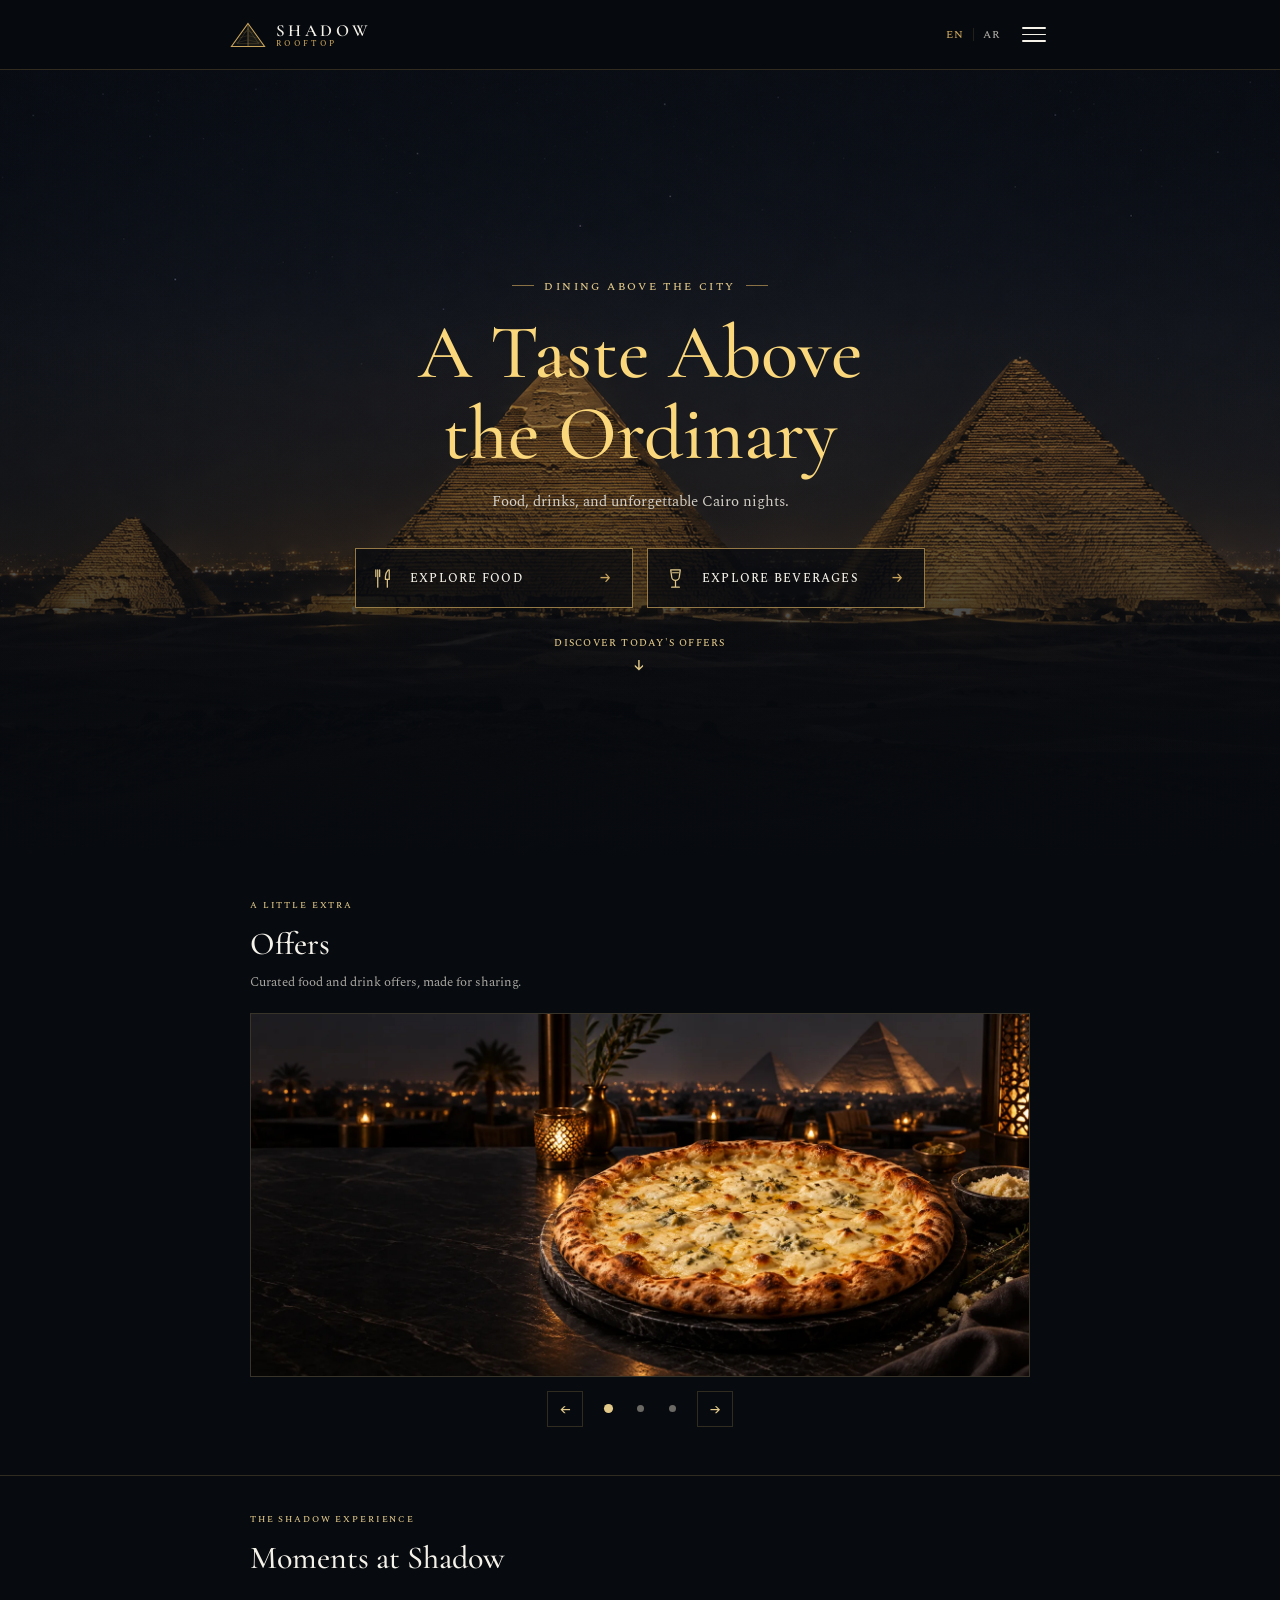
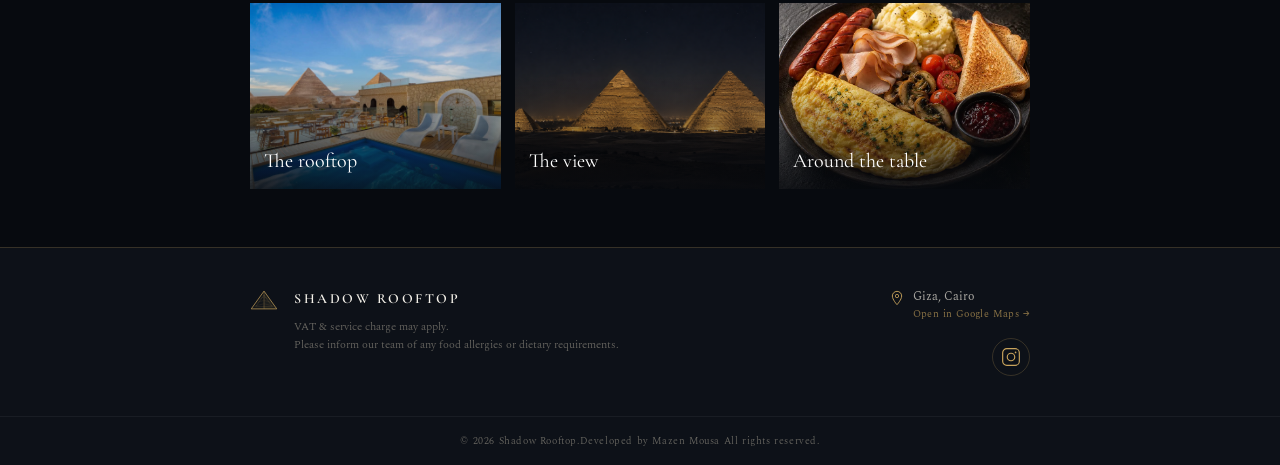
==== commit d9c90c01: "percentage" ====
--- a/index.html
+++ b/index.html
@@ -175,7 +175,7 @@
                   <span data-i18n="offerKicker">SPECIAL OFFER</span>
                   <h3 data-i18n="offerPizzaTitle">Pizza Night</h3>
                   <p class="offer-slide__details" data-i18n="offerPizzaDetails">Four Cheese Pizza + 2 Soft Drinks</p>
-                  <strong class="offer-slide__saving" data-i18n="offerPizzaSaving">SAVE 15%</strong>
+                  <strong class="offer-slide__saving" data-i18n="offerPizzaSaving">SAVE <span class="offer-slide__saving-value">15%</span></strong>
                 </div>
               </article>
               <article class="offer-slide" aria-roledescription="slide" aria-label="Slide 2 of 3" data-i18n-aria="slideTwo" aria-hidden="true" inert>
@@ -187,7 +187,7 @@
                   <span data-i18n="offerKicker">SPECIAL OFFER</span>
                   <h3 data-i18n="offerGrillTitle">Rooftop Grill for Two</h3>
                   <p class="offer-slide__details" data-i18n="offerGrillDetails">Mixed Grill + 2 Soft Drinks</p>
-                  <strong class="offer-slide__saving" data-i18n="offerGrillSaving">SAVE 20%</strong>
+                  <strong class="offer-slide__saving" data-i18n="offerGrillSaving">SAVE <span class="offer-slide__saving-value">20%</span></strong>
                 </div>
               </article>
               <article class="offer-slide" aria-roledescription="slide" aria-label="Slide 3 of 3" data-i18n-aria="slideThree" aria-hidden="true" inert>
@@ -199,7 +199,7 @@
                   <span data-i18n="offerKicker">SPECIAL OFFER</span>
                   <h3 data-i18n="offerDrinksTitle">Signature Sips</h3>
                   <p class="offer-slide__details" data-i18n="offerDrinksDetails">Any 3 Signature Drinks</p>
-                  <strong class="offer-slide__saving" data-i18n="offerDrinksSaving">SAVE 15%</strong>
+                  <strong class="offer-slide__saving" data-i18n="offerDrinksSaving">SAVE <span class="offer-slide__saving-value">15%</span></strong>
                 </div>
               </article>
             </div>
--- a/css/style.css
+++ b/css/style.css
@@ -443,6 +443,7 @@
 .offer-slide__copy h3 { max-width: 500px; margin-top: 10px; color: #fff; font-family: var(--font-heading); font-size: 2.15rem; font-weight: 500; line-height: 1.1; }
 .offer-slide__details { max-width: 360px; margin-top: 8px; color: rgba(255,255,255,.9); font-size: .9rem; line-height: 1.45; }
 .offer-slide__saving { display: block; margin-top: 14px; color: var(--gold-light); font-family: var(--font-heading); font-size: 1.2rem; font-weight: 600; letter-spacing: .12em; }
+.offer-slide__saving-value { font-family: var(--font-price); font-size: 1.05em; font-variant-numeric: lining-nums tabular-nums; letter-spacing: 0; }
 .offer-carousel__controls { display: flex; align-items: center; justify-content: center; gap: 13px; padding-top: 14px; }
 .carousel-control { width: 36px; height: 36px; display: grid; place-items: center; border: 1px solid var(--gold-border); color: var(--gold-light); font-size: 1rem; }
 .carousel-control:hover { background: rgba(201,164,92,.12); }
@@ -1323,6 +1324,7 @@
 .price-disclaimer {
   display: flex;
   align-items: center;
+  justify-content: center;
   gap: var(--gap-md);
 }
 
@@ -1335,6 +1337,7 @@
 .price-disclaimer p {
   flex-shrink: 0;
   max-width: min(100%, 360px);
+  text-align: center;
   font-family: var(--font-primary);
   font-size: 0.75rem;
   font-weight: 500;
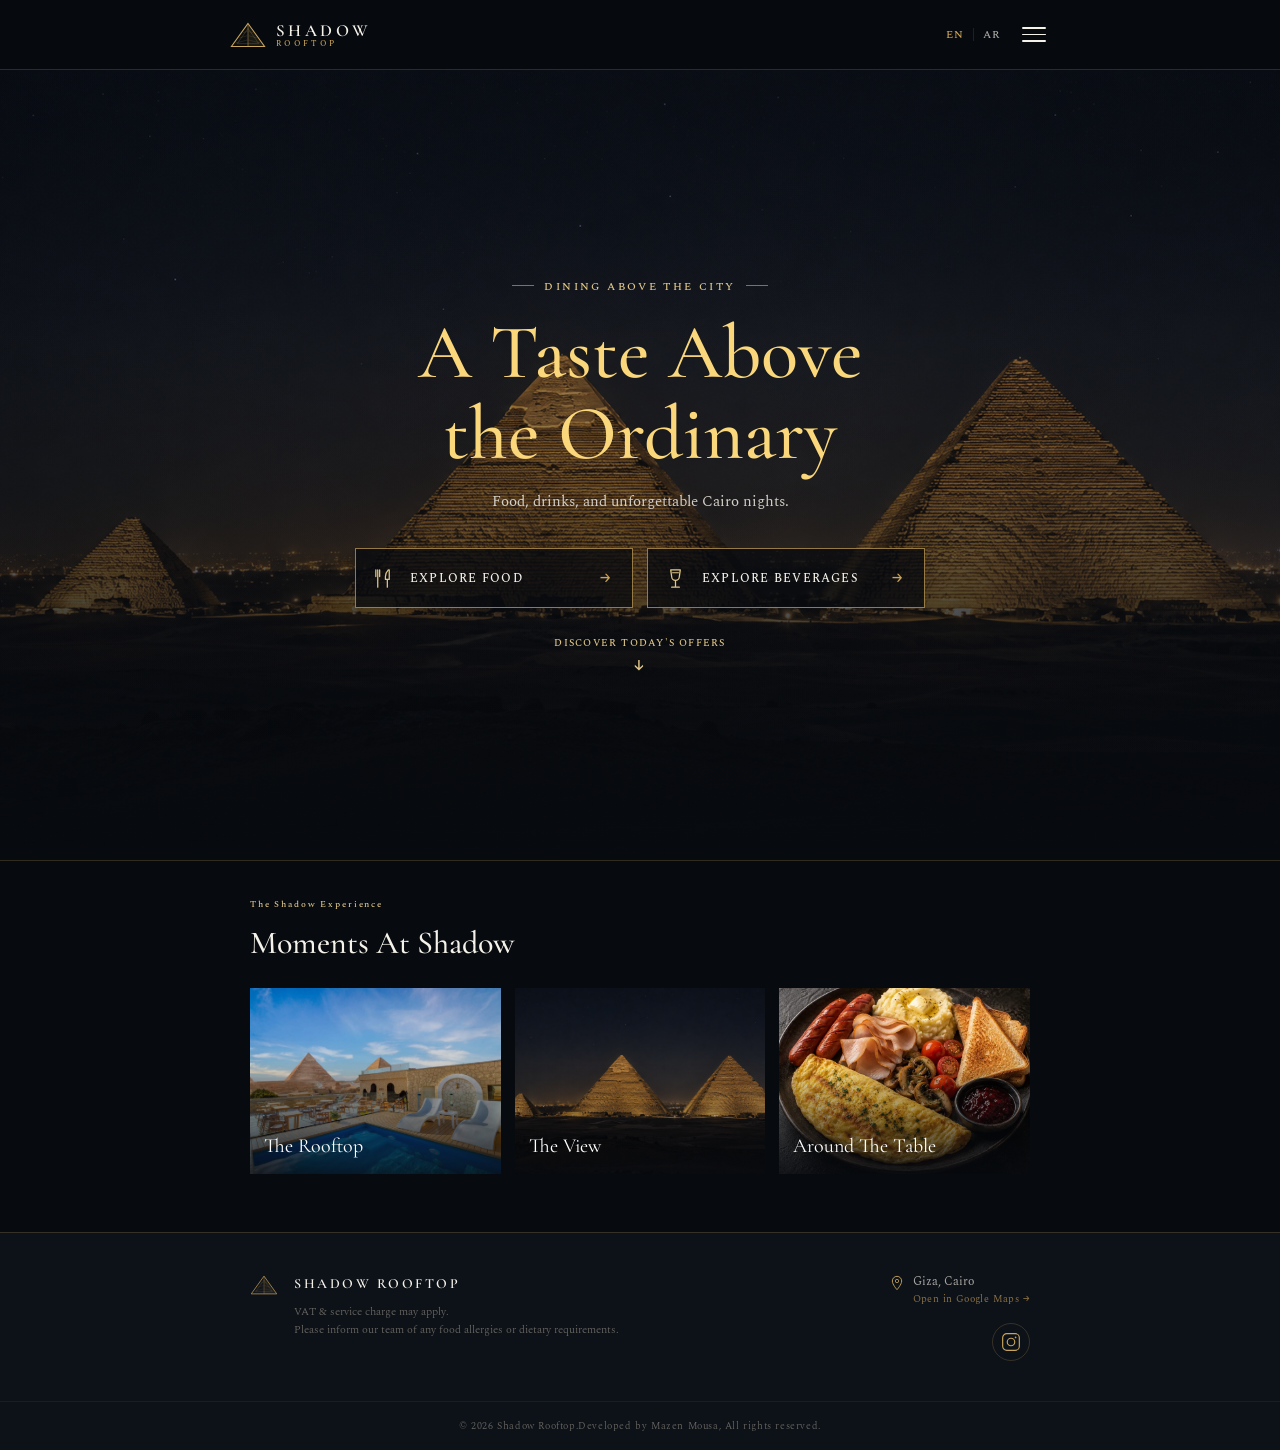
==== commit f1bbe18b: "last commit 9/29" ====
--- a/index.html
+++ b/index.html
@@ -157,7 +157,7 @@
         </div>
       </section>
 
-      <section id="offers" class="home-offers" aria-labelledby="offersTitle">
+      <section id="offers" class="home-offers" aria-labelledby="offersTitle" hidden>
         <div class="home-section-heading container">
           <p class="home-section-heading__eyebrow" data-i18n="offersEyebrow">A LITTLE EXTRA</p>
           <h2 id="offersTitle" data-i18n="offersTitle">Offers</h2>
@@ -218,13 +218,13 @@
 
       <section id="moments" class="home-moments" aria-labelledby="momentsTitle">
         <div class="home-section-heading container">
-          <p class="home-section-heading__eyebrow" data-i18n="momentsEyebrow">THE SHADOW EXPERIENCE</p>
-          <h2 id="momentsTitle" data-i18n="momentsTitle">Moments at Shadow</h2>
-        </div>
-        <div class="home-moments__grid container" aria-label="Moments at Shadow Rooftop" data-i18n-aria="momentsGallery">
-          <figure class="moment-tile"><img src="assets/images/shadow.jpeg" alt="The rooftop terrace and pool" data-i18n-alt="rooftopHighlightImage" loading="lazy" /><figcaption data-i18n="momentRooftop">The rooftop</figcaption></figure>
-          <figure class="moment-tile"><img src="assets/images/hero-pyramids-night-real-scale.png" alt="The Pyramids of Giza at night" data-i18n-alt="viewHighlightImage" loading="lazy" /><figcaption data-i18n="momentView">The view</figcaption></figure>
-          <figure class="moment-tile"><img src="assets/images/menu/shadow-breakfast.webp" alt="A freshly prepared dish" data-i18n-alt="foodHighlightImage" loading="lazy" /><figcaption data-i18n="momentTable">Around the table</figcaption></figure>
+          <p class="home-section-heading__eyebrow" data-i18n="momentsEyebrow">The Shadow Experience</p>
+          <h2 id="momentsTitle" data-i18n="momentsTitle">Moments At Shadow</h2>
+        </div>
+        <div class="home-moments__grid container" aria-label="Moments At Shadow Rooftop" data-i18n-aria="momentsGallery">
+          <figure class="moment-tile"><img src="assets/images/shadow.jpeg" alt="The rooftop terrace and pool" data-i18n-alt="rooftopHighlightImage" loading="lazy" /><figcaption data-i18n="momentRooftop">The Rooftop</figcaption></figure>
+          <figure class="moment-tile"><img src="assets/images/hero-pyramids-night-real-scale.png" alt="The Pyramids of Giza at night" data-i18n-alt="viewHighlightImage" loading="lazy" /><figcaption data-i18n="momentView">The View</figcaption></figure>
+          <figure class="moment-tile"><img src="assets/images/menu/shadow-breakfast.webp" alt="A freshly prepared dish" data-i18n-alt="foodHighlightImage" loading="lazy" /><figcaption data-i18n="momentTable">Around The Table</figcaption></figure>
         </div>
       </section>
     </section>
@@ -628,7 +628,7 @@
 
       </div>
       <div class="footer__bottom">
-        <p data-i18n="copyright">&copy; 2026 Shadow Rooftop.Developed by Mazen Mousa All rights reserved.</p>
+        <p data-i18n="copyright">&copy; 2026 Shadow Rooftop.Developed by Mazen Mousa, All rights reserved.</p>
       </div>
     </footer>
 
--- a/css/style.css
+++ b/css/style.css
@@ -1178,6 +1178,7 @@
 }
 
 .food-card__price-currency {
+  order: 2;
   font-family: var(--font-primary);
   font-size: 0.5625rem;
   font-weight: 600;
@@ -1188,6 +1189,9 @@
 }
 
 .food-card__price-amount {
+  order: 1;
+  direction: ltr;
+  unicode-bidi: isolate;
   font-family: var(--font-price);
   font-size: 1.0625rem;
   font-weight: 400;
@@ -1643,13 +1647,13 @@
   letter-spacing: 0;
   direction: rtl;
   unicode-bidi: isolate;
-  order: 2;
+  order: 1;
 }
 
 html[lang="ar"] .food-card__price-amount {
   font-size: 1.125rem;
   font-weight: 600;
-  order: 1;
+  order: 2;
 }
 
 html[lang="ar"] .food-card__price {
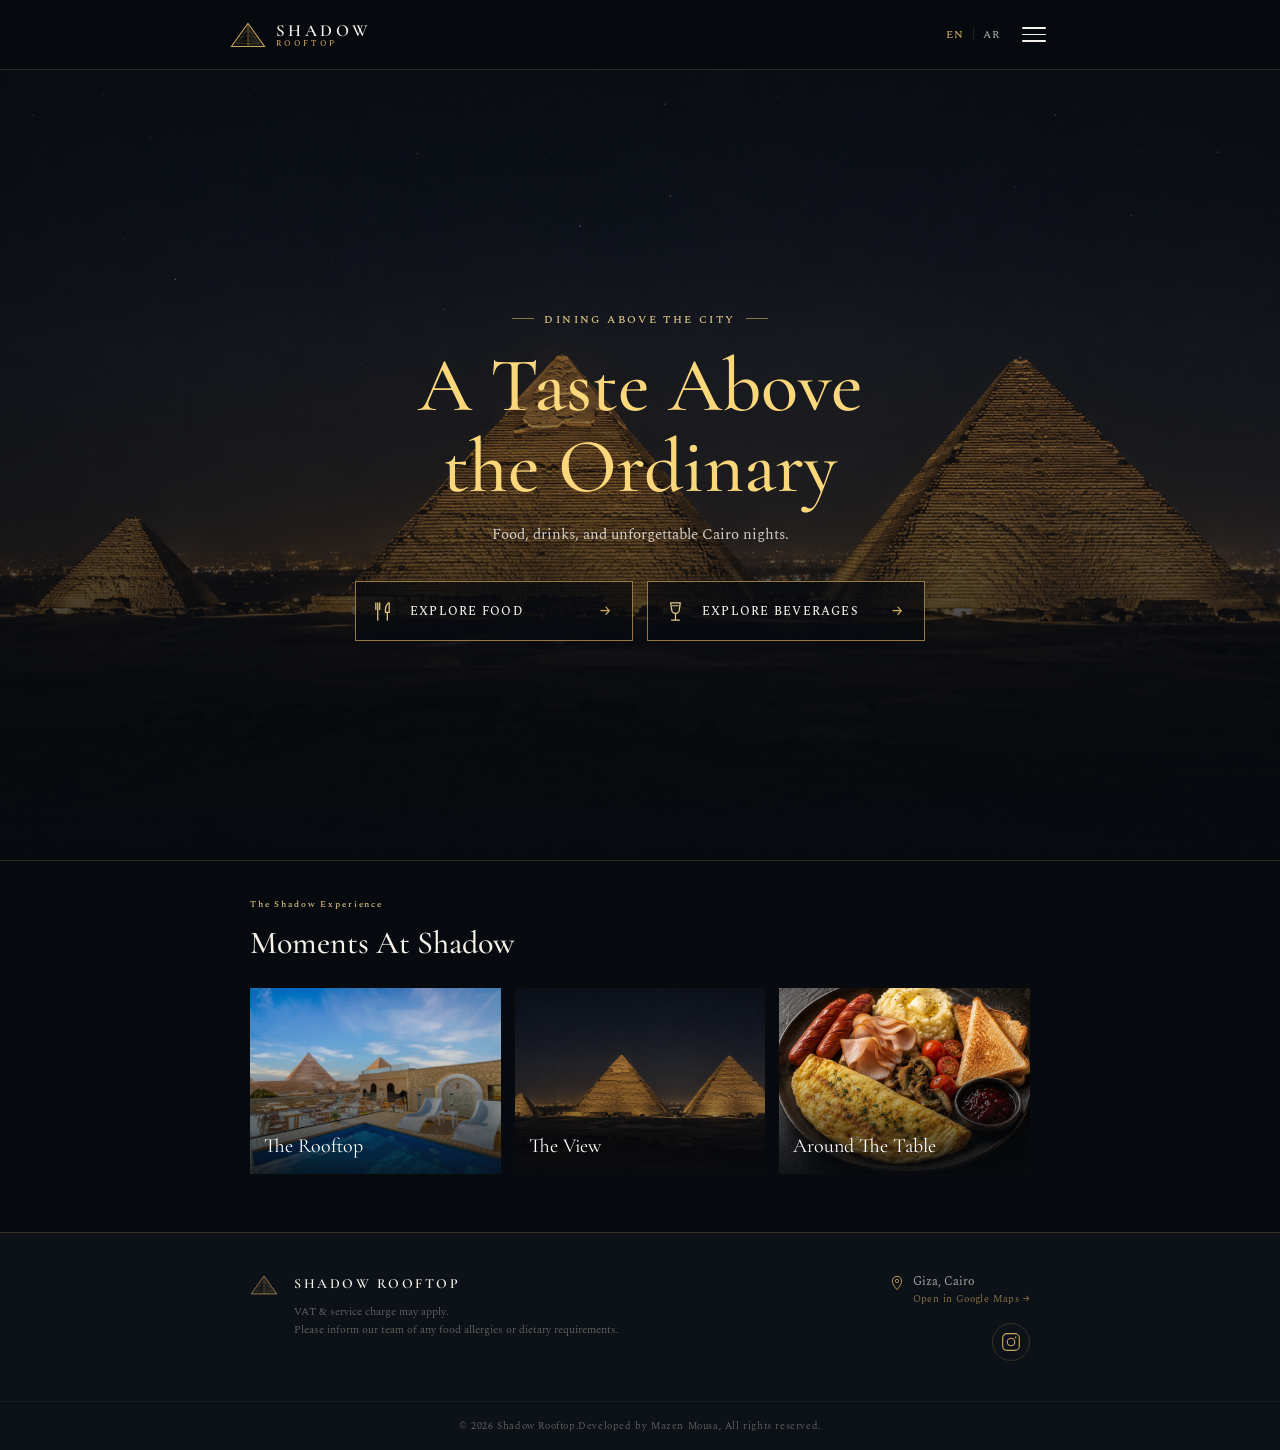
==== commit e62b23f6: "no offers button" ====
--- a/index.html
+++ b/index.html
@@ -150,7 +150,7 @@
               <span class="home-choice__arrow" aria-hidden="true">→</span>
             </button>
           </div>
-          <a class="home-scroll" href="#offers" aria-label="Discover offers" data-i18n-aria="discoverOffers">
+          <a class="home-scroll" href="#offers" aria-label="Discover offers" data-i18n-aria="discoverOffers" hidden>
             <span data-i18n="discoverOffersCta">Discover today's offers</span>
             <span class="home-scroll__arrow" aria-hidden="true">↓</span>
           </a>
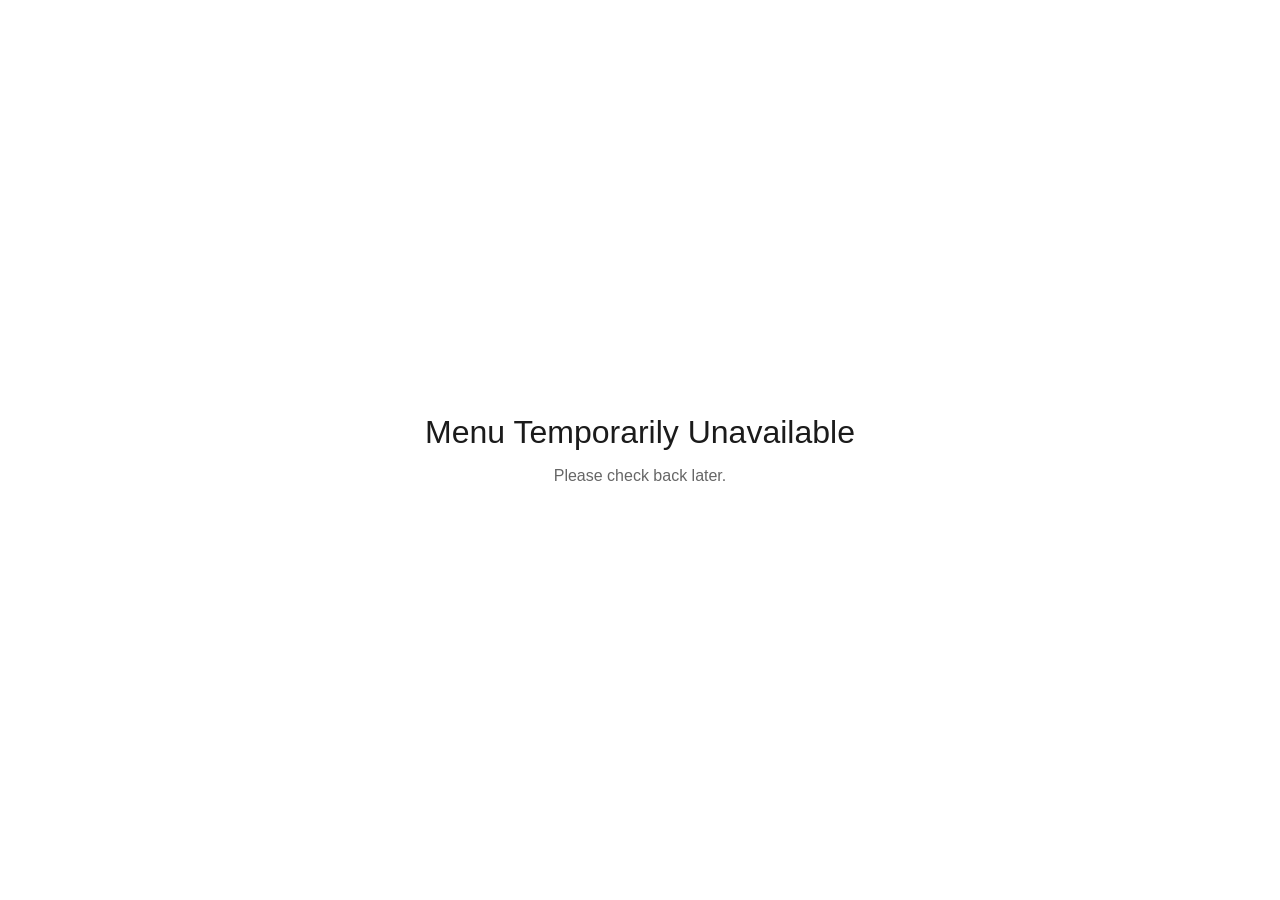
==== commit 08c1210b: "Temporarily replace menu with maintenance page" ====
--- a/index.html
+++ b/index.html
@@ -1,641 +1,62 @@
-<!DOCTYPE html>
-<html lang="en" dir="ltr">
+<!doctype html>
+<html lang="en">
 <head>
-  <meta charset="UTF-8" />
-  <meta name="viewport" content="width=device-width, initial-scale=1.0, viewport-fit=cover" />
-  <meta name="description" content="Shadow Rooftop — A premium dining experience overlooking the Pyramids of Giza, Cairo, Egypt." />
-  <meta name="theme-color" content="#070A0F" />
-  <title>Shadow Rooftop — Dining Above History</title>
+  <meta charset="utf-8">
+  <meta name="viewport" content="width=device-width, initial-scale=1">
+  <meta name="theme-color" content="#ffffff">
+  <title>Menu Temporarily Unavailable | Shadow Rooftop</title>
+  <style>
+    * {
+      box-sizing: border-box;
+    }
 
-  <!-- Preconnect for Google Fonts -->
-  <link rel="preconnect" href="https://fonts.googleapis.com" />
-  <link rel="preconnect" href="https://fonts.gstatic.com" crossorigin />
-  <!-- Cormorant Garamond: luxury headings | Spectral: refined body/UI | Libre Baskerville: elegant price numbers -->
-  <link href="https://fonts.googleapis.com/css2?family=Amiri:wght@400;700&family=Cormorant+Garamond:ital,wght@0,300;0,400;0,500;0,600;0,700;1,300;1,400&family=IBM+Plex+Sans+Arabic:wght@300;400;500;600&family=Libre+Baskerville:wght@400;700&family=Spectral:wght@300;400;500;600&display=swap" rel="stylesheet" />
+    html,
+    body {
+      min-height: 100%;
+      margin: 0;
+    }
 
-  <link rel="stylesheet" href="css/style.css" />
+    body {
+      display: grid;
+      min-height: 100vh;
+      min-height: 100svh;
+      place-items: center;
+      padding: 24px;
+      background: #fff;
+      color: #1b1b1b;
+      font-family: Arial, Helvetica, sans-serif;
+      text-align: center;
+    }
+
+    main {
+      width: min(100%, 560px);
+    }
+
+    h1 {
+      margin: 0;
+      font-size: 32px;
+      font-weight: 500;
+      line-height: 1.25;
+    }
+
+    p {
+      margin: 12px 0 0;
+      color: #666;
+      font-size: 16px;
+      line-height: 1.5;
+    }
+
+    @media (max-width: 480px) {
+      h1 {
+        font-size: 27px;
+      }
+    }
+  </style>
 </head>
 <body>
-
-  <!-- ============================================================
-       SPLASH SCREEN
-  ============================================================ -->
-  <div id="splash" class="splash" role="dialog" aria-label="Shadow Rooftop loading screen" data-i18n-aria="splash" aria-modal="true">
-    <div class="splash__bg"></div>
-
-      <!-- Subtle pyramid SVG watermark -->
-      <div class="splash__pyramid" aria-hidden="true">
-        <svg viewBox="0 0 120 80" fill="none" xmlns="http://www.w3.org/2000/svg">
-          <polygon points="60,4 4,76 60,76" fill="#C9A45C" opacity="0.012"/>
-          <polygon points="60,4 116,76 60,76" fill="#C9A45C" opacity="0.035"/>
-          <polygon points="60,4 116,76 4,76" stroke="#C9A45C" stroke-width="1.5" fill="none" opacity="0.5"/>
-          <polygon points="60,18 102,76 18,76" stroke="#C9A45C" stroke-width="0.8" fill="none" opacity="0.25"/>
-          <path d="M60 4 60 76" stroke="#C9A45C" stroke-width="1" opacity="0.35"/>
-          <path d="M43 27 58 24M62 24 77 27M33 42 58 37M62 37 87 42M19 58 58 50M62 50 101 58" stroke="#C9A45C" stroke-width="0.8" opacity="0.22"/>
-        </svg>
-      </div>
-
-    <div class="splash__content">
-      <div class="splash__logo-icon" aria-hidden="true">
-        <svg viewBox="0 0 60 44" fill="none" xmlns="http://www.w3.org/2000/svg" width="54" height="40">
-          <polygon points="30,2 2,42 30,42" fill="#C9A45C" opacity="0.035"/>
-          <polygon points="30,2 58,42 30,42" fill="#C9A45C" opacity="0.1"/>
-          <polygon points="30,2 58,42 2,42" stroke="#C9A45C" stroke-width="1.5" fill="none"/>
-          <polygon points="30,10 46,37 14,37" stroke="#C9A45C" stroke-width="0.7" fill="none" opacity="0.4"/>
-          <path d="M21 18 29 16M31 16 39 18M15 26 29 22M31 22 45 26M9 35 29 30M31 30 51 35" stroke="#C9A45C" stroke-width="0.65" opacity="0.34"/>
-          <path d="M30 2 30 42" stroke="#C9A45C" stroke-width="1" opacity="0.65"/>
-        </svg>
-      </div>
-      <div class="splash__brand">
-        <span class="splash__name" id="splashName" aria-label="Shadow Rooftop"></span>
-        <span class="splash__sub">ROOFTOP</span>
-      </div>
-      <div class="splash__divider" aria-hidden="true"></div>
-      <p class="splash__tagline" data-i18n="eyebrow">Dining Above History</p>
-    </div>
-  </div>
-
-  <!-- ============================================================
-       MAIN APP
-  ============================================================ -->
-  <div id="app" class="app" data-view="home" aria-hidden="true">
-
-    <!-- ── HEADER ───────────────────────────────────────────── -->
-    <header class="header" role="banner">
-      <div class="header__inner container">
-
-        <!-- Logo -->
-        <a href="#home" class="header__logo" aria-label="Shadow Rooftop — Home" data-i18n-aria="home" data-go-home>
-          <span class="header__logo-icon" aria-hidden="true">
-            <svg viewBox="0 0 50 36" fill="none" xmlns="http://www.w3.org/2000/svg" width="36" height="26">
-              <polygon points="25,2 2,34 25,34" fill="#C9A45C" opacity="0.035"/>
-              <polygon points="25,2 48,34 25,34" fill="#C9A45C" opacity="0.1"/>
-              <polygon points="25,2 48,34 2,34" stroke="#C9A45C" stroke-width="1.5" fill="none"/>
-              <polygon points="25,9 40,30 10,30" stroke="#C9A45C" stroke-width="0.7" fill="none" opacity="0.4"/>
-              <path d="M18 15 24 13M26 13 32 15M13 22 24 19M26 19 37 22M8 29 24 25M26 25 42 29" stroke="#C9A45C" stroke-width="0.55" opacity="0.34"/>
-              <path d="M25 2 25 34" stroke="#C9A45C" stroke-width="1" opacity="0.65"/>
-            </svg>
-          </span>
-          <span class="header__logo-text">
-            <span class="header__logo-name">SHADOW</span>
-            <span class="header__logo-sub">ROOFTOP</span>
-          </span>
-        </a>
-
-        <!-- Right controls -->
-        <div class="header__controls">
-          <!-- Language toggle -->
-          <div class="lang-toggle" role="group" aria-label="Language selection" data-i18n-aria="language">
-            <button class="lang-toggle__btn lang-toggle__btn--active" id="langEn" aria-pressed="true" aria-label="Switch to English" data-i18n-aria="english">EN</button>
-            <span class="lang-toggle__sep" aria-hidden="true">|</span>
-            <button class="lang-toggle__btn" id="langAr" aria-pressed="false" aria-label="Switch to Arabic" data-i18n-aria="arabic">AR</button>
-          </div>
-          <!-- Hamburger -->
-          <button class="hamburger" id="hamburger" aria-label="Open menu" data-i18n-aria="openMenu" aria-expanded="false" aria-controls="sideNav">
-            <span class="hamburger__line"></span>
-            <span class="hamburger__line"></span>
-            <span class="hamburger__line"></span>
-          </button>
-        </div>
-      </div>
-    </header>
-
-    <!-- ── SIDE NAV OVERLAY ──────────────────────────────────── -->
-    <nav id="sideNav" class="side-nav" aria-label="Site navigation" data-i18n-aria="siteNav" aria-hidden="true">
-      <div class="side-nav__backdrop" id="navBackdrop" aria-hidden="true"></div>
-      <div class="side-nav__panel" role="dialog" aria-modal="true" aria-label="Navigation menu" data-i18n-aria="navDialog">
-        <button class="side-nav__close" id="navClose" aria-label="Close menu" data-i18n-aria="closeMenu">&times;</button>
-        <div class="side-nav__logo" aria-hidden="true">
-          <svg viewBox="0 0 50 36" fill="none" xmlns="http://www.w3.org/2000/svg" width="40" height="29">
-            <polygon points="25,2 2,34 25,34" fill="#C9A45C" opacity="0.035"/>
-            <polygon points="25,2 48,34 25,34" fill="#C9A45C" opacity="0.1"/>
-            <polygon points="25,2 48,34 2,34" stroke="#C9A45C" stroke-width="1.5" fill="none"/>
-            <polygon points="25,9 40,30 10,30" stroke="#C9A45C" stroke-width="0.7" fill="none" opacity="0.4"/>
-            <path d="M18 15 24 13M26 13 32 15M13 22 24 19M26 19 37 22M8 29 24 25M26 25 42 29" stroke="#C9A45C" stroke-width="0.55" opacity="0.34"/>
-            <path d="M25 2 25 34" stroke="#C9A45C" stroke-width="1" opacity="0.65"/>
-          </svg>
-          <span>SHADOW ROOFTOP</span>
-        </div>
-        <ul class="side-nav__list">
-          <li><a href="#home" class="side-nav__link" data-close-nav data-go-home data-i18n="navHome">Home</a></li>
-          <li><a href="#menu" class="side-nav__link" data-close-nav data-open-menu="food" data-i18n="navMenu">Menu</a></li>
-          <li><a href="#footer" class="side-nav__link" data-close-nav data-i18n="navLocation">Location</a></li>
-          <li><a href="#footer" class="side-nav__link" data-close-nav data-i18n="navContact">Contact</a></li>
-        </ul>
-        <div class="side-nav__note" data-i18n="navNote">Giza, Cairo, Egypt</div>
-      </div>
-    </nav>
-
-    <!-- ── HOME ─────────────────────────────────────────────── -->
-    <section id="home" class="home" aria-label="Shadow Rooftop home" data-i18n-aria="homePage">
-      <section class="home-hero" aria-labelledby="homeTitle">
-        <div class="home-hero__media" aria-hidden="true"></div>
-        <div class="home-hero__content container">
-          <p class="home-hero__eyebrow" data-i18n="homeEyebrow">DINING ABOVE THE CITY</p>
-          <h1 id="homeTitle" class="home-hero__title" data-i18n="homeTitle">A Taste Above the Ordinary</h1>
-          <p class="home-hero__desc" data-i18n="homeDesc">Food, drinks, and unforgettable Cairo nights.</p>
-          <div class="home-hero__actions">
-            <button class="home-choice" type="button" data-open-menu="food">
-              <span class="home-choice__icon" aria-hidden="true">
-                <svg viewBox="0 0 24 24" fill="none" xmlns="http://www.w3.org/2000/svg"><path d="M4 3v7m4-7v7M6 3v18M17 3c-2.2 2.3-3 4.1-3 7v3h4V3m-2 10v8" stroke="currentColor" stroke-width="1.3" stroke-linecap="round" stroke-linejoin="round"/></svg>
-              </span>
-              <span data-i18n="exploreFood">EXPLORE FOOD</span>
-              <span class="home-choice__arrow" aria-hidden="true">→</span>
-            </button>
-            <button class="home-choice" type="button" data-open-menu="beverages">
-              <span class="home-choice__icon" aria-hidden="true">
-                <svg viewBox="0 0 24 24" fill="none" xmlns="http://www.w3.org/2000/svg"><path d="M7 3h10l-1 7a4 4 0 0 1-8 0L7 3Zm5 11v7m-4 0h8M9 6h6" stroke="currentColor" stroke-width="1.3" stroke-linecap="round" stroke-linejoin="round"/></svg>
-              </span>
-              <span data-i18n="exploreBeverages">EXPLORE BEVERAGES</span>
-              <span class="home-choice__arrow" aria-hidden="true">→</span>
-            </button>
-          </div>
-          <a class="home-scroll" href="#offers" aria-label="Discover offers" data-i18n-aria="discoverOffers" hidden>
-            <span data-i18n="discoverOffersCta">Discover today's offers</span>
-            <span class="home-scroll__arrow" aria-hidden="true">↓</span>
-          </a>
-        </div>
-      </section>
-
-      <section id="offers" class="home-offers" aria-labelledby="offersTitle" hidden>
-        <div class="home-section-heading container">
-          <p class="home-section-heading__eyebrow" data-i18n="offersEyebrow">A LITTLE EXTRA</p>
-          <h2 id="offersTitle" data-i18n="offersTitle">Offers</h2>
-          <p class="home-section-heading__desc" data-i18n="offersDesc">Curated food and drink offers, made for sharing.</p>
-        </div>
-        <div class="offer-carousel container" id="offerCarousel" aria-roledescription="carousel" data-i18n-aria="offersCarousel">
-          <div class="offer-carousel__viewport">
-            <div class="offer-carousel__track" id="offerTrack" aria-live="off">
-              <article class="offer-slide offer-slide--active" aria-roledescription="slide" aria-label="Slide 1 of 3" data-i18n-aria="slideOne">
-                <picture>
-                  <source media="(max-width: 599px)" srcset="assets/images/offers/pizza-night-mobile.webp" />
-                  <img src="assets/images/offers/pizza-night.webp" alt="Four cheese pizza at Shadow Rooftop" data-i18n-alt="pizzaOfferImage" loading="lazy" />
-                </picture>
-                <div class="offer-slide__copy">
-                  <span data-i18n="offerKicker">SPECIAL OFFER</span>
-                  <h3 data-i18n="offerPizzaTitle">Pizza Night</h3>
-                  <p class="offer-slide__details" data-i18n="offerPizzaDetails">Four Cheese Pizza + 2 Soft Drinks</p>
-                  <strong class="offer-slide__saving" data-i18n="offerPizzaSaving">SAVE <span class="offer-slide__saving-value">15%</span></strong>
-                </div>
-              </article>
-              <article class="offer-slide" aria-roledescription="slide" aria-label="Slide 2 of 3" data-i18n-aria="slideTwo" aria-hidden="true" inert>
-                <picture>
-                  <source media="(max-width: 599px)" srcset="assets/images/offers/rooftop-grill-mobile.webp" />
-                  <img src="assets/images/offers/rooftop-grill.webp" alt="Mixed grill platter at Shadow Rooftop" data-i18n-alt="grillOfferImage" loading="lazy" />
-                </picture>
-                <div class="offer-slide__copy">
-                  <span data-i18n="offerKicker">SPECIAL OFFER</span>
-                  <h3 data-i18n="offerGrillTitle">Rooftop Grill for Two</h3>
-                  <p class="offer-slide__details" data-i18n="offerGrillDetails">Mixed Grill + 2 Soft Drinks</p>
-                  <strong class="offer-slide__saving" data-i18n="offerGrillSaving">SAVE <span class="offer-slide__saving-value">20%</span></strong>
-                </div>
-              </article>
-              <article class="offer-slide" aria-roledescription="slide" aria-label="Slide 3 of 3" data-i18n-aria="slideThree" aria-hidden="true" inert>
-                <picture>
-                  <source media="(max-width: 599px)" srcset="assets/images/offers/signature-sips-mobile.webp" />
-                  <img src="assets/images/offers/signature-sips.webp" alt="Three signature drinks at Shadow Rooftop" data-i18n-alt="drinksOfferImage" loading="lazy" />
-                </picture>
-                <div class="offer-slide__copy">
-                  <span data-i18n="offerKicker">SPECIAL OFFER</span>
-                  <h3 data-i18n="offerDrinksTitle">Signature Sips</h3>
-                  <p class="offer-slide__details" data-i18n="offerDrinksDetails">Any 3 Signature Drinks</p>
-                  <strong class="offer-slide__saving" data-i18n="offerDrinksSaving">SAVE <span class="offer-slide__saving-value">15%</span></strong>
-                </div>
-              </article>
-            </div>
-          </div>
-          <div class="offer-carousel__controls">
-            <button class="carousel-control" type="button" id="offerPrevious" aria-label="Previous offer" data-i18n-aria="previousOffer"><span aria-hidden="true">←</span></button>
-            <div class="offer-carousel__dots" role="group" aria-label="Choose an offer" data-i18n-aria="chooseOffer">
-              <button class="offer-dot offer-dot--active" type="button" data-offer-slide="0" aria-label="Go to offer 1" data-i18n-aria="offerSlideOne" aria-current="true"></button>
-              <button class="offer-dot" type="button" data-offer-slide="1" aria-label="Go to offer 2" data-i18n-aria="offerSlideTwo" aria-current="false"></button>
-              <button class="offer-dot" type="button" data-offer-slide="2" aria-label="Go to offer 3" data-i18n-aria="offerSlideThree" aria-current="false"></button>
-            </div>
-            <button class="carousel-control" type="button" id="offerNext" aria-label="Next offer" data-i18n-aria="nextOffer"><span aria-hidden="true">→</span></button>
-          </div>
-        </div>
-      </section>
-
-      <section id="moments" class="home-moments" aria-labelledby="momentsTitle">
-        <div class="home-section-heading container">
-          <p class="home-section-heading__eyebrow" data-i18n="momentsEyebrow">The Shadow Experience</p>
-          <h2 id="momentsTitle" data-i18n="momentsTitle">Moments At Shadow</h2>
-        </div>
-        <div class="home-moments__grid container" aria-label="Moments At Shadow Rooftop" data-i18n-aria="momentsGallery">
-          <figure class="moment-tile"><img src="assets/images/shadow.jpeg" alt="The rooftop terrace and pool" data-i18n-alt="rooftopHighlightImage" loading="lazy" /><figcaption data-i18n="momentRooftop">The Rooftop</figcaption></figure>
-          <figure class="moment-tile"><img src="assets/images/hero-pyramids-night-real-scale.png" alt="The Pyramids of Giza at night" data-i18n-alt="viewHighlightImage" loading="lazy" /><figcaption data-i18n="momentView">The View</figcaption></figure>
-          <figure class="moment-tile"><img src="assets/images/menu/shadow-breakfast.webp" alt="A freshly prepared dish" data-i18n-alt="foodHighlightImage" loading="lazy" /><figcaption data-i18n="momentTable">Around The Table</figcaption></figure>
-        </div>
-      </section>
-    </section>
-
-    <!-- ── HERO ─────────────────────────────────────────────── -->
-    <section id="hero" class="hero" aria-label="Hero section" data-i18n-aria="hero">
-      <!-- Hero image: Frontal nighttime view of the Pyramids of Giza -->
-      <div class="hero__media" aria-hidden="true">
-        <div class="hero__image-wrap">
-          <img
-            src="assets/images/hero-pyramids-night-real-scale.png"
-            alt="Frontal nighttime view of the three Pyramids of Giza from Shadow Rooftop"
-            data-i18n-alt="heroImage"
-            class="hero__img"
-            loading="eager"
-            onerror="this.style.display='none'"
-          />
-          <!-- CSS gradient fallback shows if image missing -->
-        </div>
-        <div class="hero__overlay" aria-hidden="true"></div>
-      </div>
-
-      <!-- Hero text -->
-      <div class="hero__content container">
-        <div class="hero__text">
-          <p class="hero__eyebrow" data-i18n="eyebrow">DINING ABOVE HISTORY</p>
-          <h1 class="hero__title">Breakfast</h1>
-          <p class="hero__desc" data-i18n="heroDesc">
-            Start your day with refined flavors and an unforgettable view of the timeless Pyramids of Giza.
-          </p>
-        </div>
-      </div>
-    </section>
-
-    <!-- ── MENU ─────────────────────────────────────────────── -->
-    <main id="menu" class="menu" role="main" aria-label="Restaurant menu" data-i18n-aria="restaurantMenu">
-
-      <div class="menu-switcher container" role="navigation" aria-label="Menu type" data-i18n-aria="menuType">
-        <a class="menu-switcher__home" href="#home" data-go-home aria-label="Back to home" data-i18n-aria="backHome">
-          <span class="menu-switcher__home-icon" aria-hidden="true">⌂</span>
-          <span class="menu-switcher__home-label" data-i18n="backToHome">Back to home</span>
-        </a>
-        <div class="menu-switcher__choices" role="group" aria-label="Choose menu" data-i18n-aria="chooseMenu">
-          <button type="button" class="menu-switcher__btn menu-switcher__btn--active" data-menu-type-choice="food" aria-pressed="true" data-i18n="food">Food</button>
-          <button type="button" class="menu-switcher__btn" data-menu-type-choice="beverages" aria-pressed="false" data-i18n="beverages">Beverages</button>
-        </div>
-      </div>
-
-      <!-- Category Navigation -->
-      <div class="categories" role="navigation" aria-label="Menu categories" data-i18n-aria="categories">
-        <div class="categories__track" id="categoriesTrack" role="tablist">
-          <button
-            class="cat-btn cat-btn--active"
-            role="tab"
-            aria-selected="true"
-            aria-controls="section-breakfast"
-            data-category="breakfast"
-            id="tab-breakfast"
-          >Breakfast</button>
-          <button
-            class="cat-btn"
-            role="tab"
-            aria-selected="false"
-            aria-controls="section-soup"
-            data-category="soup"
-            id="tab-soup"
-          >Soup</button>
-          <button
-            class="cat-btn"
-            role="tab"
-            aria-selected="false"
-            aria-controls="section-appetizers"
-            data-category="appetizers"
-            id="tab-appetizers"
-          >Appetizers</button>
-          <button
-            class="cat-btn"
-            role="tab"
-            aria-selected="false"
-            aria-controls="section-salad"
-            data-category="salad"
-            id="tab-salad"
-          >Salad</button>
-          <button
-            class="cat-btn"
-            role="tab"
-            aria-selected="false"
-            aria-controls="section-chicken-main"
-            data-category="chicken-main"
-            id="tab-chicken-main"
-          >Chicken Main Course</button>
-          <button
-            class="cat-btn"
-            role="tab"
-            aria-selected="false"
-            aria-controls="section-beef-main"
-            data-category="beef-main"
-            id="tab-beef-main"
-          >Beef Main Course</button>
-          <button
-            class="cat-btn"
-            role="tab"
-            aria-selected="false"
-            aria-controls="section-pasta"
-            data-category="pasta"
-            id="tab-pasta"
-          >Pasta</button>
-          <button
-            class="cat-btn"
-            role="tab"
-            aria-selected="false"
-            aria-controls="section-pizza"
-            data-category="pizza"
-            id="tab-pizza"
-          >Pizza</button>
-          <button
-            class="cat-btn"
-            role="tab"
-            aria-selected="false"
-            aria-controls="section-sandwich"
-            data-category="sandwich"
-            id="tab-sandwich"
-          >Sandwich</button>
-          <button
-            class="cat-btn"
-            role="tab"
-            aria-selected="false"
-            aria-controls="section-food-extras"
-            data-category="food-extras"
-            id="tab-food-extras"
-          >Food Extras</button>
-        </div>
-      </div>
-
-      <!-- Menu Content Area -->
-      <div class="menu__sections container">
-
-        <!-- BREAKFAST SECTION -->
-        <section
-          id="section-breakfast"
-          class="menu-section menu-section--active"
-          role="tabpanel"
-          aria-labelledby="tab-breakfast"
-        >
-          <div class="menu-items" id="breakfast-items" aria-label="Breakfast items">
-            <!-- Dynamically rendered by JS -->
-          </div>
-        </section>
-
-        <!-- SOUP SECTION (placeholder) -->
-        <section
-          id="section-soup"
-          class="menu-section"
-          role="tabpanel"
-          aria-labelledby="tab-soup"
-          hidden
-        >
-          <div class="menu-items" id="soup-items" aria-label="Soup items"></div>
-          <div class="coming-soon" data-empty-category="soup">
-            <span class="coming-soon__icon" aria-hidden="true">
-              <svg viewBox="0 0 24 24" fill="none" xmlns="http://www.w3.org/2000/svg" width="36" height="36">
-                <circle cx="12" cy="12" r="10" stroke="#C9A45C" stroke-width="1.2"/>
-                <path d="M12 8v4l3 3" stroke="#C9A45C" stroke-width="1.4" stroke-linecap="round"/>
-              </svg>
-            </span>
-            <p class="coming-soon__text">Soup — Coming Soon</p>
-          </div>
-        </section>
-
-        <!-- APPETIZERS SECTION (placeholder) -->
-        <section
-          id="section-appetizers"
-          class="menu-section"
-          role="tabpanel"
-          aria-labelledby="tab-appetizers"
-          hidden
-        >
-          <div class="menu-items" id="appetizers-items" aria-label="Appetizers items"></div>
-          <div class="coming-soon" data-empty-category="appetizers">
-            <span class="coming-soon__icon" aria-hidden="true">
-              <svg viewBox="0 0 24 24" fill="none" xmlns="http://www.w3.org/2000/svg" width="36" height="36">
-                <circle cx="12" cy="12" r="10" stroke="#C9A45C" stroke-width="1.2"/>
-                <path d="M12 8v4l3 3" stroke="#C9A45C" stroke-width="1.4" stroke-linecap="round"/>
-              </svg>
-            </span>
-            <p class="coming-soon__text">Appetizers — Coming Soon</p>
-          </div>
-        </section>
-
-        <!-- SALAD SECTION (placeholder) -->
-        <section
-          id="section-salad"
-          class="menu-section"
-          role="tabpanel"
-          aria-labelledby="tab-salad"
-          hidden
-        >
-          <div class="menu-items" id="salad-items" aria-label="Salad items"></div>
-          <div class="coming-soon" data-empty-category="salad">
-            <span class="coming-soon__icon" aria-hidden="true">
-              <svg viewBox="0 0 24 24" fill="none" xmlns="http://www.w3.org/2000/svg" width="36" height="36">
-                <circle cx="12" cy="12" r="10" stroke="#C9A45C" stroke-width="1.2"/>
-                <path d="M12 8v4l3 3" stroke="#C9A45C" stroke-width="1.4" stroke-linecap="round"/>
-              </svg>
-            </span>
-            <p class="coming-soon__text">Salad — Coming Soon</p>
-          </div>
-        </section>
-
-        <!-- CHICKEN MAIN COURSE SECTION (placeholder) -->
-        <section
-          id="section-chicken-main"
-          class="menu-section"
-          role="tabpanel"
-          aria-labelledby="tab-chicken-main"
-          hidden
-        >
-          <div class="menu-items" id="chicken-main-items" aria-label="Chicken main course items"></div>
-          <div class="coming-soon" data-empty-category="chicken-main">
-            <span class="coming-soon__icon" aria-hidden="true">
-              <svg viewBox="0 0 24 24" fill="none" xmlns="http://www.w3.org/2000/svg" width="36" height="36">
-                <circle cx="12" cy="12" r="10" stroke="#C9A45C" stroke-width="1.2"/>
-                <path d="M12 8v4l3 3" stroke="#C9A45C" stroke-width="1.4" stroke-linecap="round"/>
-              </svg>
-            </span>
-            <p class="coming-soon__text">Chicken Main Course — Coming Soon</p>
-          </div>
-        </section>
-
-        <!-- BEEF MAIN COURSE SECTION (placeholder) -->
-        <section
-          id="section-beef-main"
-          class="menu-section"
-          role="tabpanel"
-          aria-labelledby="tab-beef-main"
-          hidden
-        >
-          <div class="menu-items" id="beef-main-items" aria-label="Beef main course items"></div>
-          <div class="coming-soon" data-empty-category="beef-main">
-            <span class="coming-soon__icon" aria-hidden="true">
-              <svg viewBox="0 0 24 24" fill="none" xmlns="http://www.w3.org/2000/svg" width="36" height="36">
-                <circle cx="12" cy="12" r="10" stroke="#C9A45C" stroke-width="1.2"/>
-                <path d="M12 8v4l3 3" stroke="#C9A45C" stroke-width="1.4" stroke-linecap="round"/>
-              </svg>
-            </span>
-            <p class="coming-soon__text">Beef Main Course — Coming Soon</p>
-          </div>
-        </section>
-
-        <!-- PASTA SECTION (placeholder) -->
-        <section
-          id="section-pasta"
-          class="menu-section"
-          role="tabpanel"
-          aria-labelledby="tab-pasta"
-          hidden
-        >
-          <div class="menu-items" id="pasta-items" aria-label="Pasta items"></div>
-          <div class="coming-soon" data-empty-category="pasta">
-            <span class="coming-soon__icon" aria-hidden="true">
-              <svg viewBox="0 0 24 24" fill="none" xmlns="http://www.w3.org/2000/svg" width="36" height="36">
-                <circle cx="12" cy="12" r="10" stroke="#C9A45C" stroke-width="1.2"/>
-                <path d="M12 8v4l3 3" stroke="#C9A45C" stroke-width="1.4" stroke-linecap="round"/>
-              </svg>
-            </span>
-            <p class="coming-soon__text">Pasta — Coming Soon</p>
-          </div>
-        </section>
-
-        <!-- PIZZA SECTION (placeholder) -->
-        <section
-          id="section-pizza"
-          class="menu-section"
-          role="tabpanel"
-          aria-labelledby="tab-pizza"
-          hidden
-        >
-          <div class="menu-items" id="pizza-items" aria-label="Pizza items"></div>
-          <div class="coming-soon" data-empty-category="pizza">
-            <span class="coming-soon__icon" aria-hidden="true">
-              <svg viewBox="0 0 24 24" fill="none" xmlns="http://www.w3.org/2000/svg" width="36" height="36">
-                <circle cx="12" cy="12" r="10" stroke="#C9A45C" stroke-width="1.2"/>
-                <path d="M12 8v4l3 3" stroke="#C9A45C" stroke-width="1.4" stroke-linecap="round"/>
-              </svg>
-            </span>
-            <p class="coming-soon__text">Pizza — Coming Soon</p>
-          </div>
-        </section>
-
-        <!-- SANDWICH SECTION (placeholder) -->
-        <section
-          id="section-sandwich"
-          class="menu-section"
-          role="tabpanel"
-          aria-labelledby="tab-sandwich"
-          hidden
-        >
-          <div class="menu-items" id="sandwich-items" aria-label="Sandwich items"></div>
-          <div class="coming-soon" data-empty-category="sandwich">
-            <span class="coming-soon__icon" aria-hidden="true">
-              <svg viewBox="0 0 24 24" fill="none" xmlns="http://www.w3.org/2000/svg" width="36" height="36">
-                <circle cx="12" cy="12" r="10" stroke="#C9A45C" stroke-width="1.2"/>
-                <path d="M12 8v4l3 3" stroke="#C9A45C" stroke-width="1.4" stroke-linecap="round"/>
-              </svg>
-            </span>
-            <p class="coming-soon__text">Sandwich — Coming Soon</p>
-          </div>
-        </section>
-
-        <!-- FOOD EXTRAS SECTION (placeholder) -->
-        <section
-          id="section-food-extras"
-          class="menu-section"
-          role="tabpanel"
-          aria-labelledby="tab-food-extras"
-          hidden
-        >
-          <div class="menu-items" id="food-extras-items" aria-label="Food extras items"></div>
-          <div class="coming-soon" data-empty-category="food-extras">
-            <span class="coming-soon__icon" aria-hidden="true">
-              <svg viewBox="0 0 24 24" fill="none" xmlns="http://www.w3.org/2000/svg" width="36" height="36">
-                <circle cx="12" cy="12" r="10" stroke="#C9A45C" stroke-width="1.2"/>
-                <path d="M12 8v4l3 3" stroke="#C9A45C" stroke-width="1.4" stroke-linecap="round"/>
-              </svg>
-            </span>
-            <p class="coming-soon__text">Food Extras — Coming Soon</p>
-          </div>
-        </section>
-
-      </div><!-- /.menu__sections -->
-
-      <div class="price-disclaimer container" role="note" aria-label="Price service and VAT note" data-i18n-aria="disclaimer">
-        <span class="price-disclaimer__line"></span>
-        <p data-i18n="disclaimer">Prices are subject to 12% service &amp; 14% VAT</p>
-        <span class="price-disclaimer__line"></span>
-      </div>
-    </main>
-
-    <!-- ── FOOTER ────────────────────────────────────────────── -->
-    <footer id="footer" class="footer" role="contentinfo">
-      <div class="footer__inner container">
-
-        <!-- Brand -->
-        <div class="footer__brand">
-          <span class="footer__logo-icon" aria-hidden="true">
-            <svg viewBox="0 0 50 36" fill="none" xmlns="http://www.w3.org/2000/svg" width="28" height="20">
-              <polygon points="25,2 2,34 25,34" fill="#C9A45C" opacity="0.035"/>
-              <polygon points="25,2 48,34 25,34" fill="#C9A45C" opacity="0.1"/>
-              <polygon points="25,2 48,34 2,34" stroke="#C9A45C" stroke-width="1.5" fill="none"/>
-              <polygon points="25,9 40,30 10,30" stroke="#C9A45C" stroke-width="0.7" fill="none" opacity="0.4"/>
-              <path d="M18 15 24 13M26 13 32 15M13 22 24 19M26 19 37 22M8 29 24 25M26 25 42 29" stroke="#C9A45C" stroke-width="0.55" opacity="0.34"/>
-              <path d="M25 2 25 34" stroke="#C9A45C" stroke-width="1" opacity="0.65"/>
-            </svg>
-          </span>
-          <div>
-            <p class="footer__name">SHADOW ROOFTOP</p>
-            <p class="footer__vat"><span data-i18n="footerVat">VAT &amp; service charge may apply.</span><br/><span data-i18n="footerAllergies">Please inform our team of any food allergies or dietary requirements.</span></p>
-          </div>
-        </div>
-
-        <!-- Links -->
-        <div class="footer__links">
-          <!-- Location -->
-          <a
-            href="https://maps.app.goo.gl/c9Dust7j47FLv8kbA?g_st=ic"
-            target="_blank"
-            rel="noopener noreferrer"
-            class="footer__link"
-            aria-label="Open Shadow Rooftop location in Google Maps"
-            data-i18n-aria="maps"
-          >
-            <span class="footer__link-icon" aria-hidden="true">
-              <svg viewBox="0 0 24 24" fill="none" xmlns="http://www.w3.org/2000/svg" width="16" height="16">
-                <path d="M12 2C8.13 2 5 5.13 5 9c0 5.25 7 13 7 13s7-7.75 7-13c0-3.87-3.13-7-7-7z" stroke="#C9A45C" stroke-width="1.4" fill="none"/>
-                <circle cx="12" cy="9" r="2.5" stroke="#C9A45C" stroke-width="1.2" fill="none"/>
-              </svg>
-            </span>
-            <span><span data-i18n="location">Giza, Cairo</span><br/><small data-i18n="maps">Open in Google Maps →</small></span>
-          </a>
-
-          <!-- Social -->
-          <div class="footer__social" aria-label="Social media links" data-i18n-aria="social">
-            <a
-              href="https://www.instagram.com/shadowpyramidshotel?stkn=ZDRqMW5sMGkzMWFi"
-              target="_blank"
-              rel="noopener noreferrer"
-              class="footer__social-btn"
-              aria-label="Follow Shadow Rooftop on Instagram"
-              data-i18n-aria="instagram"
-            >
-              <!-- Instagram SVG -->
-              <svg viewBox="0 0 24 24" fill="none" xmlns="http://www.w3.org/2000/svg" width="20" height="20" aria-hidden="true">
-                <rect x="2" y="2" width="20" height="20" rx="5" stroke="#C9A45C" stroke-width="1.4"/>
-                <circle cx="12" cy="12" r="4.5" stroke="#C9A45C" stroke-width="1.4"/>
-                <circle cx="17.5" cy="6.5" r="1" fill="#C9A45C"/>
-              </svg>
-            </a>
-            
-          </div>
-        </div>
-
-      </div>
-      <div class="footer__bottom">
-        <p data-i18n="copyright">&copy; 2026 Shadow Rooftop.Developed by Mazen Mousa, All rights reserved.</p>
-      </div>
-    </footer>
-
-  </div><!-- /#app -->
-
-  <script src="js/beverage-data.js"></script>
-  <script src="js/translations.js"></script>
-  <script src="js/script.js"></script>
+  <main>
+    <h1>Menu Temporarily Unavailable</h1>
+    <p>Please check back later.</p>
+  </main>
 </body>
 </html>
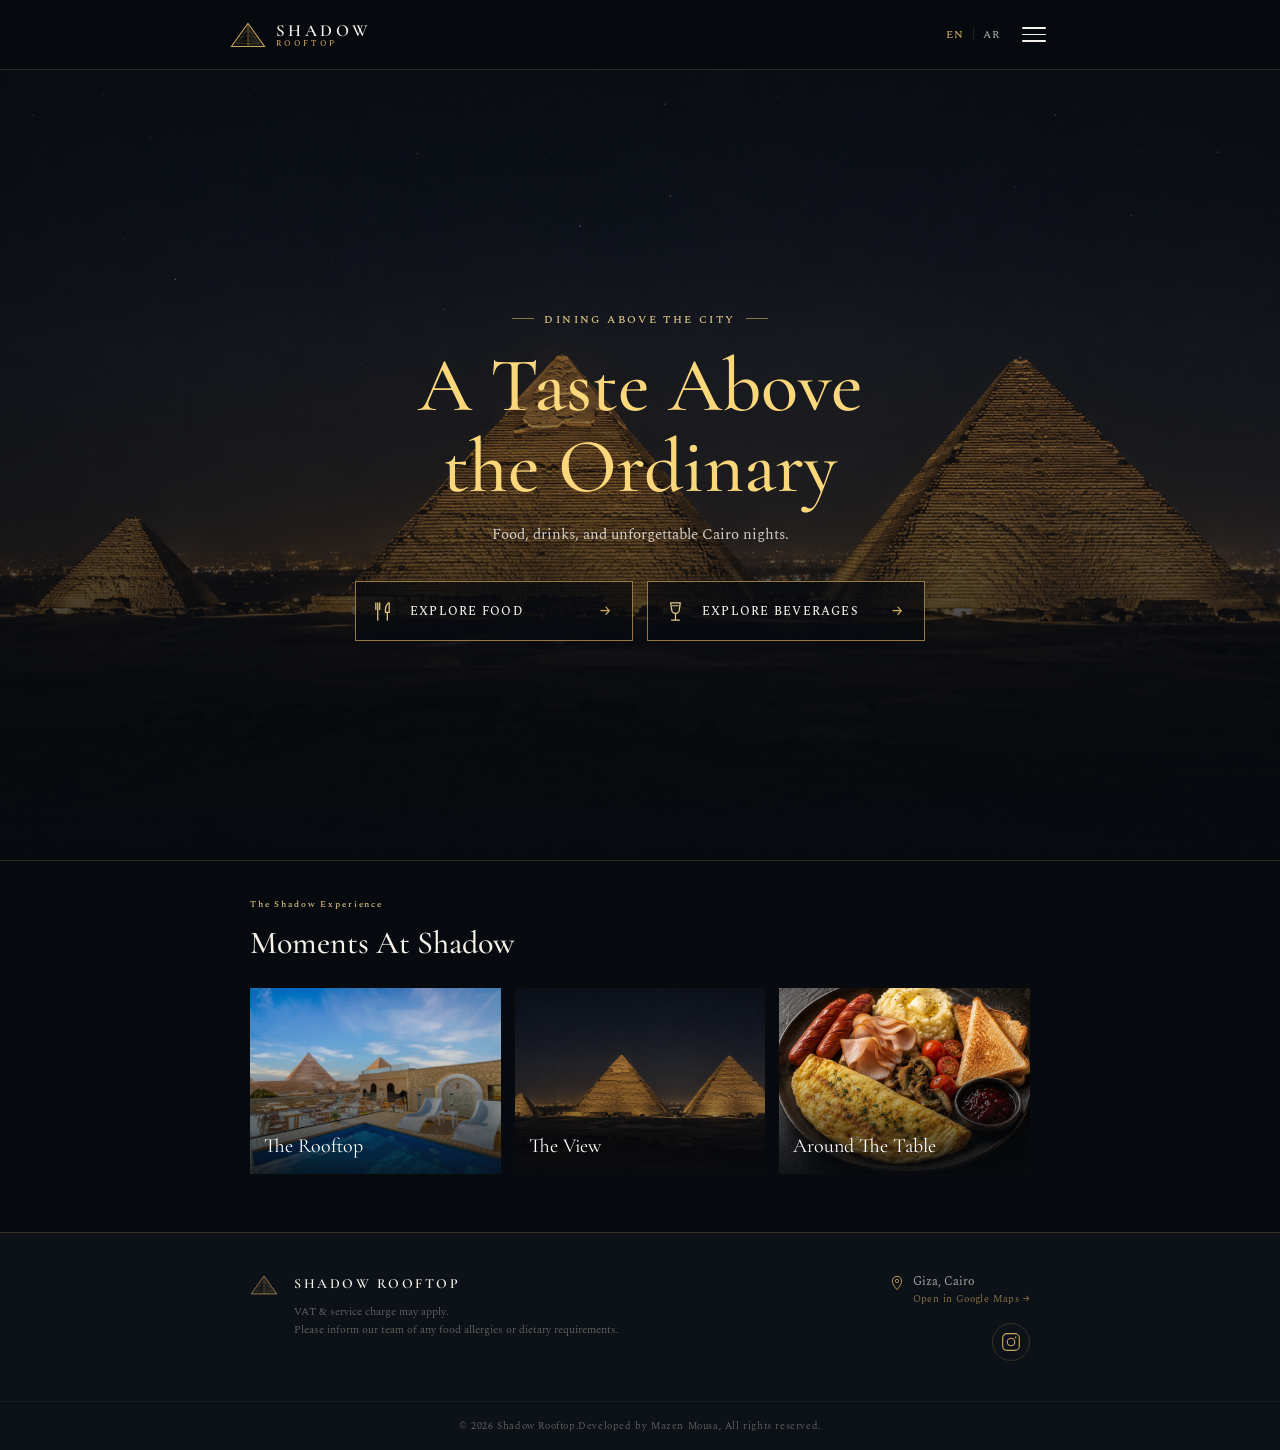
==== commit c3ea08ae: "Restore original menu website" ====
--- a/index.html
+++ b/index.html
@@ -1,62 +1,641 @@
-<!doctype html>
-<html lang="en">
+<!DOCTYPE html>
+<html lang="en" dir="ltr">
 <head>
-  <meta charset="utf-8">
-  <meta name="viewport" content="width=device-width, initial-scale=1">
-  <meta name="theme-color" content="#ffffff">
-  <title>Menu Temporarily Unavailable | Shadow Rooftop</title>
-  <style>
-    * {
-      box-sizing: border-box;
-    }
-
-    html,
-    body {
-      min-height: 100%;
-      margin: 0;
-    }
-
-    body {
-      display: grid;
-      min-height: 100vh;
-      min-height: 100svh;
-      place-items: center;
-      padding: 24px;
-      background: #fff;
-      color: #1b1b1b;
-      font-family: Arial, Helvetica, sans-serif;
-      text-align: center;
-    }
-
-    main {
-      width: min(100%, 560px);
-    }
-
-    h1 {
-      margin: 0;
-      font-size: 32px;
-      font-weight: 500;
-      line-height: 1.25;
-    }
-
-    p {
-      margin: 12px 0 0;
-      color: #666;
-      font-size: 16px;
-      line-height: 1.5;
-    }
-
-    @media (max-width: 480px) {
-      h1 {
-        font-size: 27px;
-      }
-    }
-  </style>
+  <meta charset="UTF-8" />
+  <meta name="viewport" content="width=device-width, initial-scale=1.0, viewport-fit=cover" />
+  <meta name="description" content="Shadow Rooftop — A premium dining experience overlooking the Pyramids of Giza, Cairo, Egypt." />
+  <meta name="theme-color" content="#070A0F" />
+  <title>Shadow Rooftop — Dining Above History</title>
+
+  <!-- Preconnect for Google Fonts -->
+  <link rel="preconnect" href="https://fonts.googleapis.com" />
+  <link rel="preconnect" href="https://fonts.gstatic.com" crossorigin />
+  <!-- Cormorant Garamond: luxury headings | Spectral: refined body/UI | Libre Baskerville: elegant price numbers -->
+  <link href="https://fonts.googleapis.com/css2?family=Amiri:wght@400;700&family=Cormorant+Garamond:ital,wght@0,300;0,400;0,500;0,600;0,700;1,300;1,400&family=IBM+Plex+Sans+Arabic:wght@300;400;500;600&family=Libre+Baskerville:wght@400;700&family=Spectral:wght@300;400;500;600&display=swap" rel="stylesheet" />
+
+  <link rel="stylesheet" href="css/style.css" />
 </head>
 <body>
-  <main>
-    <h1>Menu Temporarily Unavailable</h1>
-    <p>Please check back later.</p>
-  </main>
+
+  <!-- ============================================================
+       SPLASH SCREEN
+  ============================================================ -->
+  <div id="splash" class="splash" role="dialog" aria-label="Shadow Rooftop loading screen" data-i18n-aria="splash" aria-modal="true">
+    <div class="splash__bg"></div>
+
+      <!-- Subtle pyramid SVG watermark -->
+      <div class="splash__pyramid" aria-hidden="true">
+        <svg viewBox="0 0 120 80" fill="none" xmlns="http://www.w3.org/2000/svg">
+          <polygon points="60,4 4,76 60,76" fill="#C9A45C" opacity="0.012"/>
+          <polygon points="60,4 116,76 60,76" fill="#C9A45C" opacity="0.035"/>
+          <polygon points="60,4 116,76 4,76" stroke="#C9A45C" stroke-width="1.5" fill="none" opacity="0.5"/>
+          <polygon points="60,18 102,76 18,76" stroke="#C9A45C" stroke-width="0.8" fill="none" opacity="0.25"/>
+          <path d="M60 4 60 76" stroke="#C9A45C" stroke-width="1" opacity="0.35"/>
+          <path d="M43 27 58 24M62 24 77 27M33 42 58 37M62 37 87 42M19 58 58 50M62 50 101 58" stroke="#C9A45C" stroke-width="0.8" opacity="0.22"/>
+        </svg>
+      </div>
+
+    <div class="splash__content">
+      <div class="splash__logo-icon" aria-hidden="true">
+        <svg viewBox="0 0 60 44" fill="none" xmlns="http://www.w3.org/2000/svg" width="54" height="40">
+          <polygon points="30,2 2,42 30,42" fill="#C9A45C" opacity="0.035"/>
+          <polygon points="30,2 58,42 30,42" fill="#C9A45C" opacity="0.1"/>
+          <polygon points="30,2 58,42 2,42" stroke="#C9A45C" stroke-width="1.5" fill="none"/>
+          <polygon points="30,10 46,37 14,37" stroke="#C9A45C" stroke-width="0.7" fill="none" opacity="0.4"/>
+          <path d="M21 18 29 16M31 16 39 18M15 26 29 22M31 22 45 26M9 35 29 30M31 30 51 35" stroke="#C9A45C" stroke-width="0.65" opacity="0.34"/>
+          <path d="M30 2 30 42" stroke="#C9A45C" stroke-width="1" opacity="0.65"/>
+        </svg>
+      </div>
+      <div class="splash__brand">
+        <span class="splash__name" id="splashName" aria-label="Shadow Rooftop"></span>
+        <span class="splash__sub">ROOFTOP</span>
+      </div>
+      <div class="splash__divider" aria-hidden="true"></div>
+      <p class="splash__tagline" data-i18n="eyebrow">Dining Above History</p>
+    </div>
+  </div>
+
+  <!-- ============================================================
+       MAIN APP
+  ============================================================ -->
+  <div id="app" class="app" data-view="home" aria-hidden="true">
+
+    <!-- ── HEADER ───────────────────────────────────────────── -->
+    <header class="header" role="banner">
+      <div class="header__inner container">
+
+        <!-- Logo -->
+        <a href="#home" class="header__logo" aria-label="Shadow Rooftop — Home" data-i18n-aria="home" data-go-home>
+          <span class="header__logo-icon" aria-hidden="true">
+            <svg viewBox="0 0 50 36" fill="none" xmlns="http://www.w3.org/2000/svg" width="36" height="26">
+              <polygon points="25,2 2,34 25,34" fill="#C9A45C" opacity="0.035"/>
+              <polygon points="25,2 48,34 25,34" fill="#C9A45C" opacity="0.1"/>
+              <polygon points="25,2 48,34 2,34" stroke="#C9A45C" stroke-width="1.5" fill="none"/>
+              <polygon points="25,9 40,30 10,30" stroke="#C9A45C" stroke-width="0.7" fill="none" opacity="0.4"/>
+              <path d="M18 15 24 13M26 13 32 15M13 22 24 19M26 19 37 22M8 29 24 25M26 25 42 29" stroke="#C9A45C" stroke-width="0.55" opacity="0.34"/>
+              <path d="M25 2 25 34" stroke="#C9A45C" stroke-width="1" opacity="0.65"/>
+            </svg>
+          </span>
+          <span class="header__logo-text">
+            <span class="header__logo-name">SHADOW</span>
+            <span class="header__logo-sub">ROOFTOP</span>
+          </span>
+        </a>
+
+        <!-- Right controls -->
+        <div class="header__controls">
+          <!-- Language toggle -->
+          <div class="lang-toggle" role="group" aria-label="Language selection" data-i18n-aria="language">
+            <button class="lang-toggle__btn lang-toggle__btn--active" id="langEn" aria-pressed="true" aria-label="Switch to English" data-i18n-aria="english">EN</button>
+            <span class="lang-toggle__sep" aria-hidden="true">|</span>
+            <button class="lang-toggle__btn" id="langAr" aria-pressed="false" aria-label="Switch to Arabic" data-i18n-aria="arabic">AR</button>
+          </div>
+          <!-- Hamburger -->
+          <button class="hamburger" id="hamburger" aria-label="Open menu" data-i18n-aria="openMenu" aria-expanded="false" aria-controls="sideNav">
+            <span class="hamburger__line"></span>
+            <span class="hamburger__line"></span>
+            <span class="hamburger__line"></span>
+          </button>
+        </div>
+      </div>
+    </header>
+
+    <!-- ── SIDE NAV OVERLAY ──────────────────────────────────── -->
+    <nav id="sideNav" class="side-nav" aria-label="Site navigation" data-i18n-aria="siteNav" aria-hidden="true">
+      <div class="side-nav__backdrop" id="navBackdrop" aria-hidden="true"></div>
+      <div class="side-nav__panel" role="dialog" aria-modal="true" aria-label="Navigation menu" data-i18n-aria="navDialog">
+        <button class="side-nav__close" id="navClose" aria-label="Close menu" data-i18n-aria="closeMenu">&times;</button>
+        <div class="side-nav__logo" aria-hidden="true">
+          <svg viewBox="0 0 50 36" fill="none" xmlns="http://www.w3.org/2000/svg" width="40" height="29">
+            <polygon points="25,2 2,34 25,34" fill="#C9A45C" opacity="0.035"/>
+            <polygon points="25,2 48,34 25,34" fill="#C9A45C" opacity="0.1"/>
+            <polygon points="25,2 48,34 2,34" stroke="#C9A45C" stroke-width="1.5" fill="none"/>
+            <polygon points="25,9 40,30 10,30" stroke="#C9A45C" stroke-width="0.7" fill="none" opacity="0.4"/>
+            <path d="M18 15 24 13M26 13 32 15M13 22 24 19M26 19 37 22M8 29 24 25M26 25 42 29" stroke="#C9A45C" stroke-width="0.55" opacity="0.34"/>
+            <path d="M25 2 25 34" stroke="#C9A45C" stroke-width="1" opacity="0.65"/>
+          </svg>
+          <span>SHADOW ROOFTOP</span>
+        </div>
+        <ul class="side-nav__list">
+          <li><a href="#home" class="side-nav__link" data-close-nav data-go-home data-i18n="navHome">Home</a></li>
+          <li><a href="#menu" class="side-nav__link" data-close-nav data-open-menu="food" data-i18n="navMenu">Menu</a></li>
+          <li><a href="#footer" class="side-nav__link" data-close-nav data-i18n="navLocation">Location</a></li>
+          <li><a href="#footer" class="side-nav__link" data-close-nav data-i18n="navContact">Contact</a></li>
+        </ul>
+        <div class="side-nav__note" data-i18n="navNote">Giza, Cairo, Egypt</div>
+      </div>
+    </nav>
+
+    <!-- ── HOME ─────────────────────────────────────────────── -->
+    <section id="home" class="home" aria-label="Shadow Rooftop home" data-i18n-aria="homePage">
+      <section class="home-hero" aria-labelledby="homeTitle">
+        <div class="home-hero__media" aria-hidden="true"></div>
+        <div class="home-hero__content container">
+          <p class="home-hero__eyebrow" data-i18n="homeEyebrow">DINING ABOVE THE CITY</p>
+          <h1 id="homeTitle" class="home-hero__title" data-i18n="homeTitle">A Taste Above the Ordinary</h1>
+          <p class="home-hero__desc" data-i18n="homeDesc">Food, drinks, and unforgettable Cairo nights.</p>
+          <div class="home-hero__actions">
+            <button class="home-choice" type="button" data-open-menu="food">
+              <span class="home-choice__icon" aria-hidden="true">
+                <svg viewBox="0 0 24 24" fill="none" xmlns="http://www.w3.org/2000/svg"><path d="M4 3v7m4-7v7M6 3v18M17 3c-2.2 2.3-3 4.1-3 7v3h4V3m-2 10v8" stroke="currentColor" stroke-width="1.3" stroke-linecap="round" stroke-linejoin="round"/></svg>
+              </span>
+              <span data-i18n="exploreFood">EXPLORE FOOD</span>
+              <span class="home-choice__arrow" aria-hidden="true">→</span>
+            </button>
+            <button class="home-choice" type="button" data-open-menu="beverages">
+              <span class="home-choice__icon" aria-hidden="true">
+                <svg viewBox="0 0 24 24" fill="none" xmlns="http://www.w3.org/2000/svg"><path d="M7 3h10l-1 7a4 4 0 0 1-8 0L7 3Zm5 11v7m-4 0h8M9 6h6" stroke="currentColor" stroke-width="1.3" stroke-linecap="round" stroke-linejoin="round"/></svg>
+              </span>
+              <span data-i18n="exploreBeverages">EXPLORE BEVERAGES</span>
+              <span class="home-choice__arrow" aria-hidden="true">→</span>
+            </button>
+          </div>
+          <a class="home-scroll" href="#offers" aria-label="Discover offers" data-i18n-aria="discoverOffers" hidden>
+            <span data-i18n="discoverOffersCta">Discover today's offers</span>
+            <span class="home-scroll__arrow" aria-hidden="true">↓</span>
+          </a>
+        </div>
+      </section>
+
+      <section id="offers" class="home-offers" aria-labelledby="offersTitle" hidden>
+        <div class="home-section-heading container">
+          <p class="home-section-heading__eyebrow" data-i18n="offersEyebrow">A LITTLE EXTRA</p>
+          <h2 id="offersTitle" data-i18n="offersTitle">Offers</h2>
+          <p class="home-section-heading__desc" data-i18n="offersDesc">Curated food and drink offers, made for sharing.</p>
+        </div>
+        <div class="offer-carousel container" id="offerCarousel" aria-roledescription="carousel" data-i18n-aria="offersCarousel">
+          <div class="offer-carousel__viewport">
+            <div class="offer-carousel__track" id="offerTrack" aria-live="off">
+              <article class="offer-slide offer-slide--active" aria-roledescription="slide" aria-label="Slide 1 of 3" data-i18n-aria="slideOne">
+                <picture>
+                  <source media="(max-width: 599px)" srcset="assets/images/offers/pizza-night-mobile.webp" />
+                  <img src="assets/images/offers/pizza-night.webp" alt="Four cheese pizza at Shadow Rooftop" data-i18n-alt="pizzaOfferImage" loading="lazy" />
+                </picture>
+                <div class="offer-slide__copy">
+                  <span data-i18n="offerKicker">SPECIAL OFFER</span>
+                  <h3 data-i18n="offerPizzaTitle">Pizza Night</h3>
+                  <p class="offer-slide__details" data-i18n="offerPizzaDetails">Four Cheese Pizza + 2 Soft Drinks</p>
+                  <strong class="offer-slide__saving" data-i18n="offerPizzaSaving">SAVE <span class="offer-slide__saving-value">15%</span></strong>
+                </div>
+              </article>
+              <article class="offer-slide" aria-roledescription="slide" aria-label="Slide 2 of 3" data-i18n-aria="slideTwo" aria-hidden="true" inert>
+                <picture>
+                  <source media="(max-width: 599px)" srcset="assets/images/offers/rooftop-grill-mobile.webp" />
+                  <img src="assets/images/offers/rooftop-grill.webp" alt="Mixed grill platter at Shadow Rooftop" data-i18n-alt="grillOfferImage" loading="lazy" />
+                </picture>
+                <div class="offer-slide__copy">
+                  <span data-i18n="offerKicker">SPECIAL OFFER</span>
+                  <h3 data-i18n="offerGrillTitle">Rooftop Grill for Two</h3>
+                  <p class="offer-slide__details" data-i18n="offerGrillDetails">Mixed Grill + 2 Soft Drinks</p>
+                  <strong class="offer-slide__saving" data-i18n="offerGrillSaving">SAVE <span class="offer-slide__saving-value">20%</span></strong>
+                </div>
+              </article>
+              <article class="offer-slide" aria-roledescription="slide" aria-label="Slide 3 of 3" data-i18n-aria="slideThree" aria-hidden="true" inert>
+                <picture>
+                  <source media="(max-width: 599px)" srcset="assets/images/offers/signature-sips-mobile.webp" />
+                  <img src="assets/images/offers/signature-sips.webp" alt="Three signature drinks at Shadow Rooftop" data-i18n-alt="drinksOfferImage" loading="lazy" />
+                </picture>
+                <div class="offer-slide__copy">
+                  <span data-i18n="offerKicker">SPECIAL OFFER</span>
+                  <h3 data-i18n="offerDrinksTitle">Signature Sips</h3>
+                  <p class="offer-slide__details" data-i18n="offerDrinksDetails">Any 3 Signature Drinks</p>
+                  <strong class="offer-slide__saving" data-i18n="offerDrinksSaving">SAVE <span class="offer-slide__saving-value">15%</span></strong>
+                </div>
+              </article>
+            </div>
+          </div>
+          <div class="offer-carousel__controls">
+            <button class="carousel-control" type="button" id="offerPrevious" aria-label="Previous offer" data-i18n-aria="previousOffer"><span aria-hidden="true">←</span></button>
+            <div class="offer-carousel__dots" role="group" aria-label="Choose an offer" data-i18n-aria="chooseOffer">
+              <button class="offer-dot offer-dot--active" type="button" data-offer-slide="0" aria-label="Go to offer 1" data-i18n-aria="offerSlideOne" aria-current="true"></button>
+              <button class="offer-dot" type="button" data-offer-slide="1" aria-label="Go to offer 2" data-i18n-aria="offerSlideTwo" aria-current="false"></button>
+              <button class="offer-dot" type="button" data-offer-slide="2" aria-label="Go to offer 3" data-i18n-aria="offerSlideThree" aria-current="false"></button>
+            </div>
+            <button class="carousel-control" type="button" id="offerNext" aria-label="Next offer" data-i18n-aria="nextOffer"><span aria-hidden="true">→</span></button>
+          </div>
+        </div>
+      </section>
+
+      <section id="moments" class="home-moments" aria-labelledby="momentsTitle">
+        <div class="home-section-heading container">
+          <p class="home-section-heading__eyebrow" data-i18n="momentsEyebrow">The Shadow Experience</p>
+          <h2 id="momentsTitle" data-i18n="momentsTitle">Moments At Shadow</h2>
+        </div>
+        <div class="home-moments__grid container" aria-label="Moments At Shadow Rooftop" data-i18n-aria="momentsGallery">
+          <figure class="moment-tile"><img src="assets/images/shadow.jpeg" alt="The rooftop terrace and pool" data-i18n-alt="rooftopHighlightImage" loading="lazy" /><figcaption data-i18n="momentRooftop">The Rooftop</figcaption></figure>
+          <figure class="moment-tile"><img src="assets/images/hero-pyramids-night-real-scale.png" alt="The Pyramids of Giza at night" data-i18n-alt="viewHighlightImage" loading="lazy" /><figcaption data-i18n="momentView">The View</figcaption></figure>
+          <figure class="moment-tile"><img src="assets/images/menu/shadow-breakfast.webp" alt="A freshly prepared dish" data-i18n-alt="foodHighlightImage" loading="lazy" /><figcaption data-i18n="momentTable">Around The Table</figcaption></figure>
+        </div>
+      </section>
+    </section>
+
+    <!-- ── HERO ─────────────────────────────────────────────── -->
+    <section id="hero" class="hero" aria-label="Hero section" data-i18n-aria="hero">
+      <!-- Hero image: Frontal nighttime view of the Pyramids of Giza -->
+      <div class="hero__media" aria-hidden="true">
+        <div class="hero__image-wrap">
+          <img
+            src="assets/images/hero-pyramids-night-real-scale.png"
+            alt="Frontal nighttime view of the three Pyramids of Giza from Shadow Rooftop"
+            data-i18n-alt="heroImage"
+            class="hero__img"
+            loading="eager"
+            onerror="this.style.display='none'"
+          />
+          <!-- CSS gradient fallback shows if image missing -->
+        </div>
+        <div class="hero__overlay" aria-hidden="true"></div>
+      </div>
+
+      <!-- Hero text -->
+      <div class="hero__content container">
+        <div class="hero__text">
+          <p class="hero__eyebrow" data-i18n="eyebrow">DINING ABOVE HISTORY</p>
+          <h1 class="hero__title">Breakfast</h1>
+          <p class="hero__desc" data-i18n="heroDesc">
+            Start your day with refined flavors and an unforgettable view of the timeless Pyramids of Giza.
+          </p>
+        </div>
+      </div>
+    </section>
+
+    <!-- ── MENU ─────────────────────────────────────────────── -->
+    <main id="menu" class="menu" role="main" aria-label="Restaurant menu" data-i18n-aria="restaurantMenu">
+
+      <div class="menu-switcher container" role="navigation" aria-label="Menu type" data-i18n-aria="menuType">
+        <a class="menu-switcher__home" href="#home" data-go-home aria-label="Back to home" data-i18n-aria="backHome">
+          <span class="menu-switcher__home-icon" aria-hidden="true">⌂</span>
+          <span class="menu-switcher__home-label" data-i18n="backToHome">Back to home</span>
+        </a>
+        <div class="menu-switcher__choices" role="group" aria-label="Choose menu" data-i18n-aria="chooseMenu">
+          <button type="button" class="menu-switcher__btn menu-switcher__btn--active" data-menu-type-choice="food" aria-pressed="true" data-i18n="food">Food</button>
+          <button type="button" class="menu-switcher__btn" data-menu-type-choice="beverages" aria-pressed="false" data-i18n="beverages">Beverages</button>
+        </div>
+      </div>
+
+      <!-- Category Navigation -->
+      <div class="categories" role="navigation" aria-label="Menu categories" data-i18n-aria="categories">
+        <div class="categories__track" id="categoriesTrack" role="tablist">
+          <button
+            class="cat-btn cat-btn--active"
+            role="tab"
+            aria-selected="true"
+            aria-controls="section-breakfast"
+            data-category="breakfast"
+            id="tab-breakfast"
+          >Breakfast</button>
+          <button
+            class="cat-btn"
+            role="tab"
+            aria-selected="false"
+            aria-controls="section-soup"
+            data-category="soup"
+            id="tab-soup"
+          >Soup</button>
+          <button
+            class="cat-btn"
+            role="tab"
+            aria-selected="false"
+            aria-controls="section-appetizers"
+            data-category="appetizers"
+            id="tab-appetizers"
+          >Appetizers</button>
+          <button
+            class="cat-btn"
+            role="tab"
+            aria-selected="false"
+            aria-controls="section-salad"
+            data-category="salad"
+            id="tab-salad"
+          >Salad</button>
+          <button
+            class="cat-btn"
+            role="tab"
+            aria-selected="false"
+            aria-controls="section-chicken-main"
+            data-category="chicken-main"
+            id="tab-chicken-main"
+          >Chicken Main Course</button>
+          <button
+            class="cat-btn"
+            role="tab"
+            aria-selected="false"
+            aria-controls="section-beef-main"
+            data-category="beef-main"
+            id="tab-beef-main"
+          >Beef Main Course</button>
+          <button
+            class="cat-btn"
+            role="tab"
+            aria-selected="false"
+            aria-controls="section-pasta"
+            data-category="pasta"
+            id="tab-pasta"
+          >Pasta</button>
+          <button
+            class="cat-btn"
+            role="tab"
+            aria-selected="false"
+            aria-controls="section-pizza"
+            data-category="pizza"
+            id="tab-pizza"
+          >Pizza</button>
+          <button
+            class="cat-btn"
+            role="tab"
+            aria-selected="false"
+            aria-controls="section-sandwich"
+            data-category="sandwich"
+            id="tab-sandwich"
+          >Sandwich</button>
+          <button
+            class="cat-btn"
+            role="tab"
+            aria-selected="false"
+            aria-controls="section-food-extras"
+            data-category="food-extras"
+            id="tab-food-extras"
+          >Food Extras</button>
+        </div>
+      </div>
+
+      <!-- Menu Content Area -->
+      <div class="menu__sections container">
+
+        <!-- BREAKFAST SECTION -->
+        <section
+          id="section-breakfast"
+          class="menu-section menu-section--active"
+          role="tabpanel"
+          aria-labelledby="tab-breakfast"
+        >
+          <div class="menu-items" id="breakfast-items" aria-label="Breakfast items">
+            <!-- Dynamically rendered by JS -->
+          </div>
+        </section>
+
+        <!-- SOUP SECTION (placeholder) -->
+        <section
+          id="section-soup"
+          class="menu-section"
+          role="tabpanel"
+          aria-labelledby="tab-soup"
+          hidden
+        >
+          <div class="menu-items" id="soup-items" aria-label="Soup items"></div>
+          <div class="coming-soon" data-empty-category="soup">
+            <span class="coming-soon__icon" aria-hidden="true">
+              <svg viewBox="0 0 24 24" fill="none" xmlns="http://www.w3.org/2000/svg" width="36" height="36">
+                <circle cx="12" cy="12" r="10" stroke="#C9A45C" stroke-width="1.2"/>
+                <path d="M12 8v4l3 3" stroke="#C9A45C" stroke-width="1.4" stroke-linecap="round"/>
+              </svg>
+            </span>
+            <p class="coming-soon__text">Soup — Coming Soon</p>
+          </div>
+        </section>
+
+        <!-- APPETIZERS SECTION (placeholder) -->
+        <section
+          id="section-appetizers"
+          class="menu-section"
+          role="tabpanel"
+          aria-labelledby="tab-appetizers"
+          hidden
+        >
+          <div class="menu-items" id="appetizers-items" aria-label="Appetizers items"></div>
+          <div class="coming-soon" data-empty-category="appetizers">
+            <span class="coming-soon__icon" aria-hidden="true">
+              <svg viewBox="0 0 24 24" fill="none" xmlns="http://www.w3.org/2000/svg" width="36" height="36">
+                <circle cx="12" cy="12" r="10" stroke="#C9A45C" stroke-width="1.2"/>
+                <path d="M12 8v4l3 3" stroke="#C9A45C" stroke-width="1.4" stroke-linecap="round"/>
+              </svg>
+            </span>
+            <p class="coming-soon__text">Appetizers — Coming Soon</p>
+          </div>
+        </section>
+
+        <!-- SALAD SECTION (placeholder) -->
+        <section
+          id="section-salad"
+          class="menu-section"
+          role="tabpanel"
+          aria-labelledby="tab-salad"
+          hidden
+        >
+          <div class="menu-items" id="salad-items" aria-label="Salad items"></div>
+          <div class="coming-soon" data-empty-category="salad">
+            <span class="coming-soon__icon" aria-hidden="true">
+              <svg viewBox="0 0 24 24" fill="none" xmlns="http://www.w3.org/2000/svg" width="36" height="36">
+                <circle cx="12" cy="12" r="10" stroke="#C9A45C" stroke-width="1.2"/>
+                <path d="M12 8v4l3 3" stroke="#C9A45C" stroke-width="1.4" stroke-linecap="round"/>
+              </svg>
+            </span>
+            <p class="coming-soon__text">Salad — Coming Soon</p>
+          </div>
+        </section>
+
+        <!-- CHICKEN MAIN COURSE SECTION (placeholder) -->
+        <section
+          id="section-chicken-main"
+          class="menu-section"
+          role="tabpanel"
+          aria-labelledby="tab-chicken-main"
+          hidden
+        >
+          <div class="menu-items" id="chicken-main-items" aria-label="Chicken main course items"></div>
+          <div class="coming-soon" data-empty-category="chicken-main">
+            <span class="coming-soon__icon" aria-hidden="true">
+              <svg viewBox="0 0 24 24" fill="none" xmlns="http://www.w3.org/2000/svg" width="36" height="36">
+                <circle cx="12" cy="12" r="10" stroke="#C9A45C" stroke-width="1.2"/>
+                <path d="M12 8v4l3 3" stroke="#C9A45C" stroke-width="1.4" stroke-linecap="round"/>
+              </svg>
+            </span>
+            <p class="coming-soon__text">Chicken Main Course — Coming Soon</p>
+          </div>
+        </section>
+
+        <!-- BEEF MAIN COURSE SECTION (placeholder) -->
+        <section
+          id="section-beef-main"
+          class="menu-section"
+          role="tabpanel"
+          aria-labelledby="tab-beef-main"
+          hidden
+        >
+          <div class="menu-items" id="beef-main-items" aria-label="Beef main course items"></div>
+          <div class="coming-soon" data-empty-category="beef-main">
+            <span class="coming-soon__icon" aria-hidden="true">
+              <svg viewBox="0 0 24 24" fill="none" xmlns="http://www.w3.org/2000/svg" width="36" height="36">
+                <circle cx="12" cy="12" r="10" stroke="#C9A45C" stroke-width="1.2"/>
+                <path d="M12 8v4l3 3" stroke="#C9A45C" stroke-width="1.4" stroke-linecap="round"/>
+              </svg>
+            </span>
+            <p class="coming-soon__text">Beef Main Course — Coming Soon</p>
+          </div>
+        </section>
+
+        <!-- PASTA SECTION (placeholder) -->
+        <section
+          id="section-pasta"
+          class="menu-section"
+          role="tabpanel"
+          aria-labelledby="tab-pasta"
+          hidden
+        >
+          <div class="menu-items" id="pasta-items" aria-label="Pasta items"></div>
+          <div class="coming-soon" data-empty-category="pasta">
+            <span class="coming-soon__icon" aria-hidden="true">
+              <svg viewBox="0 0 24 24" fill="none" xmlns="http://www.w3.org/2000/svg" width="36" height="36">
+                <circle cx="12" cy="12" r="10" stroke="#C9A45C" stroke-width="1.2"/>
+                <path d="M12 8v4l3 3" stroke="#C9A45C" stroke-width="1.4" stroke-linecap="round"/>
+              </svg>
+            </span>
+            <p class="coming-soon__text">Pasta — Coming Soon</p>
+          </div>
+        </section>
+
+        <!-- PIZZA SECTION (placeholder) -->
+        <section
+          id="section-pizza"
+          class="menu-section"
+          role="tabpanel"
+          aria-labelledby="tab-pizza"
+          hidden
+        >
+          <div class="menu-items" id="pizza-items" aria-label="Pizza items"></div>
+          <div class="coming-soon" data-empty-category="pizza">
+            <span class="coming-soon__icon" aria-hidden="true">
+              <svg viewBox="0 0 24 24" fill="none" xmlns="http://www.w3.org/2000/svg" width="36" height="36">
+                <circle cx="12" cy="12" r="10" stroke="#C9A45C" stroke-width="1.2"/>
+                <path d="M12 8v4l3 3" stroke="#C9A45C" stroke-width="1.4" stroke-linecap="round"/>
+              </svg>
+            </span>
+            <p class="coming-soon__text">Pizza — Coming Soon</p>
+          </div>
+        </section>
+
+        <!-- SANDWICH SECTION (placeholder) -->
+        <section
+          id="section-sandwich"
+          class="menu-section"
+          role="tabpanel"
+          aria-labelledby="tab-sandwich"
+          hidden
+        >
+          <div class="menu-items" id="sandwich-items" aria-label="Sandwich items"></div>
+          <div class="coming-soon" data-empty-category="sandwich">
+            <span class="coming-soon__icon" aria-hidden="true">
+              <svg viewBox="0 0 24 24" fill="none" xmlns="http://www.w3.org/2000/svg" width="36" height="36">
+                <circle cx="12" cy="12" r="10" stroke="#C9A45C" stroke-width="1.2"/>
+                <path d="M12 8v4l3 3" stroke="#C9A45C" stroke-width="1.4" stroke-linecap="round"/>
+              </svg>
+            </span>
+            <p class="coming-soon__text">Sandwich — Coming Soon</p>
+          </div>
+        </section>
+
+        <!-- FOOD EXTRAS SECTION (placeholder) -->
+        <section
+          id="section-food-extras"
+          class="menu-section"
+          role="tabpanel"
+          aria-labelledby="tab-food-extras"
+          hidden
+        >
+          <div class="menu-items" id="food-extras-items" aria-label="Food extras items"></div>
+          <div class="coming-soon" data-empty-category="food-extras">
+            <span class="coming-soon__icon" aria-hidden="true">
+              <svg viewBox="0 0 24 24" fill="none" xmlns="http://www.w3.org/2000/svg" width="36" height="36">
+                <circle cx="12" cy="12" r="10" stroke="#C9A45C" stroke-width="1.2"/>
+                <path d="M12 8v4l3 3" stroke="#C9A45C" stroke-width="1.4" stroke-linecap="round"/>
+              </svg>
+            </span>
+            <p class="coming-soon__text">Food Extras — Coming Soon</p>
+          </div>
+        </section>
+
+      </div><!-- /.menu__sections -->
+
+      <div class="price-disclaimer container" role="note" aria-label="Price service and VAT note" data-i18n-aria="disclaimer">
+        <span class="price-disclaimer__line"></span>
+        <p data-i18n="disclaimer">Prices are subject to 12% service &amp; 14% VAT</p>
+        <span class="price-disclaimer__line"></span>
+      </div>
+    </main>
+
+    <!-- ── FOOTER ────────────────────────────────────────────── -->
+    <footer id="footer" class="footer" role="contentinfo">
+      <div class="footer__inner container">
+
+        <!-- Brand -->
+        <div class="footer__brand">
+          <span class="footer__logo-icon" aria-hidden="true">
+            <svg viewBox="0 0 50 36" fill="none" xmlns="http://www.w3.org/2000/svg" width="28" height="20">
+              <polygon points="25,2 2,34 25,34" fill="#C9A45C" opacity="0.035"/>
+              <polygon points="25,2 48,34 25,34" fill="#C9A45C" opacity="0.1"/>
+              <polygon points="25,2 48,34 2,34" stroke="#C9A45C" stroke-width="1.5" fill="none"/>
+              <polygon points="25,9 40,30 10,30" stroke="#C9A45C" stroke-width="0.7" fill="none" opacity="0.4"/>
+              <path d="M18 15 24 13M26 13 32 15M13 22 24 19M26 19 37 22M8 29 24 25M26 25 42 29" stroke="#C9A45C" stroke-width="0.55" opacity="0.34"/>
+              <path d="M25 2 25 34" stroke="#C9A45C" stroke-width="1" opacity="0.65"/>
+            </svg>
+          </span>
+          <div>
+            <p class="footer__name">SHADOW ROOFTOP</p>
+            <p class="footer__vat"><span data-i18n="footerVat">VAT &amp; service charge may apply.</span><br/><span data-i18n="footerAllergies">Please inform our team of any food allergies or dietary requirements.</span></p>
+          </div>
+        </div>
+
+        <!-- Links -->
+        <div class="footer__links">
+          <!-- Location -->
+          <a
+            href="https://maps.app.goo.gl/c9Dust7j47FLv8kbA?g_st=ic"
+            target="_blank"
+            rel="noopener noreferrer"
+            class="footer__link"
+            aria-label="Open Shadow Rooftop location in Google Maps"
+            data-i18n-aria="maps"
+          >
+            <span class="footer__link-icon" aria-hidden="true">
+              <svg viewBox="0 0 24 24" fill="none" xmlns="http://www.w3.org/2000/svg" width="16" height="16">
+                <path d="M12 2C8.13 2 5 5.13 5 9c0 5.25 7 13 7 13s7-7.75 7-13c0-3.87-3.13-7-7-7z" stroke="#C9A45C" stroke-width="1.4" fill="none"/>
+                <circle cx="12" cy="9" r="2.5" stroke="#C9A45C" stroke-width="1.2" fill="none"/>
+              </svg>
+            </span>
+            <span><span data-i18n="location">Giza, Cairo</span><br/><small data-i18n="maps">Open in Google Maps →</small></span>
+          </a>
+
+          <!-- Social -->
+          <div class="footer__social" aria-label="Social media links" data-i18n-aria="social">
+            <a
+              href="https://www.instagram.com/shadowpyramidshotel?stkn=ZDRqMW5sMGkzMWFi"
+              target="_blank"
+              rel="noopener noreferrer"
+              class="footer__social-btn"
+              aria-label="Follow Shadow Rooftop on Instagram"
+              data-i18n-aria="instagram"
+            >
+              <!-- Instagram SVG -->
+              <svg viewBox="0 0 24 24" fill="none" xmlns="http://www.w3.org/2000/svg" width="20" height="20" aria-hidden="true">
+                <rect x="2" y="2" width="20" height="20" rx="5" stroke="#C9A45C" stroke-width="1.4"/>
+                <circle cx="12" cy="12" r="4.5" stroke="#C9A45C" stroke-width="1.4"/>
+                <circle cx="17.5" cy="6.5" r="1" fill="#C9A45C"/>
+              </svg>
+            </a>
+            
+          </div>
+        </div>
+
+      </div>
+      <div class="footer__bottom">
+        <p data-i18n="copyright">&copy; 2026 Shadow Rooftop.Developed by Mazen Mousa, All rights reserved.</p>
+      </div>
+    </footer>
+
+  </div><!-- /#app -->
+
+  <script src="js/beverage-data.js"></script>
+  <script src="js/translations.js"></script>
+  <script src="js/script.js"></script>
 </body>
 </html>
--- a/css/style.css
+++ b/css/style.css
@@ -0,0 +1,1718 @@
+/* ================================================================
+   SHADOW ROOFTOP — FONT SETTINGS
+   
+   Change fonts here only.
+   ================================================================= */
+
+/*
+HOW TO CHANGE THE WEBSITE FONT:
+
+--font-primary
+→ Controls normal website text, descriptions, navigation, categories, buttons, labels, footer.
+
+--font-heading
+→ Controls main headings and dish names.
+
+--font-brand
+→ Controls SHADOW / brand text.
+
+--font-price
+→ Controls menu prices and EGP price typography.
+*/
+:root {
+  --font-primary: 'Spectral', Georgia, serif;
+  --font-heading: 'Cormorant Garamond', Georgia, serif;
+  --font-brand: 'Cormorant Garamond', Georgia, serif;
+  --font-price: 'Libre Baskerville', Georgia, serif;
+}
+:root {
+  --color-gold: #C9A45C;
+  --color-gold-light: #E2C98A;
+  --color-gold-dark: #9B783D;
+}
+
+/* ================================================================
+   SHADOW ROOFTOP — Premium QR Menu
+   style.css — Mobile-first, dark luxury theme
+   ================================================================ */
+
+/* -- CSS VARIABLES ----------------------------------------------- */
+:root {
+  /* Colors */
+  --bg-primary:       #070A0F;
+  --bg-secondary:     #0D1118;
+  --bg-card:          #10141C;
+  --bg-card-hover:    #141820;
+
+  --gold:             #C9A45C;
+  --gold-light:       #E2C98A;
+  --gold-muted:       rgba(201, 164, 92, 0.65);
+  --gold-border:      rgba(201, 164, 92, 0.22);
+  --gold-border-h:    rgba(201, 164, 92, 0.5);
+
+  --text-primary:     #F5F2EA;
+  --text-secondary:   #A9A7A1;
+  --text-muted:       #6B6963;
+
+  /* Spacing */
+  --gap-xs:   4px;
+  --gap-sm:   8px;
+  --gap-md:   16px;
+  --gap-lg:   24px;
+  --gap-xl:   40px;
+  --gap-2xl:  64px;
+
+  /* Radius */
+  --radius-sm:  8px;
+  --radius-md:  12px;
+  --radius-lg:  16px;
+  --radius-xl:  24px;
+
+  /* Layout */
+  --header-h:       60px;
+  --max-width:      520px;
+  --container-px:   20px;
+
+  /* Transitions */
+  --ease-smooth:   cubic-bezier(0.4, 0, 0.2, 1);
+  --ease-spring:   cubic-bezier(0.34, 1.2, 0.64, 1);
+  --dur-fast:      180ms;
+  --dur-normal:    280ms;
+  --dur-slow:      450ms;
+}
+
+/* -- RESET & BASE ------------------------------------------------- */
+*, *::before, *::after {
+  box-sizing: border-box;
+  margin: 0;
+  padding: 0;
+}
+
+/* Ensure [hidden] always hides (some resets override this) */
+[hidden] {
+  display: none !important;
+}
+
+html {
+  font-size: 16px;
+  scroll-behavior: smooth;
+  -webkit-text-size-adjust: 100%;
+  text-size-adjust: 100%;
+}
+
+body {
+  background-color: var(--bg-primary);
+  color: var(--text-primary);
+  font-family: var(--font-primary);
+  font-weight: 400;
+  line-height: 1.6;
+  min-height: 100vh;
+  overflow-x: hidden;
+  -webkit-font-smoothing: antialiased;
+  -moz-osx-font-smoothing: grayscale;
+}
+
+img {
+  display: block;
+  max-width: 100%;
+  height: auto;
+}
+
+a {
+  color: inherit;
+  text-decoration: none;
+}
+
+button {
+  font-family: inherit;
+  cursor: pointer;
+  border: none;
+  background: none;
+  appearance: none;
+}
+
+ul, ol {
+  list-style: none;
+}
+
+/* -- UTILITY ------------------------------------------------------ */
+.container {
+  width: 100%;
+  max-width: var(--max-width);
+  margin-inline: auto;
+  padding-inline: var(--container-px);
+}
+
+.sr-only {
+  position: absolute;
+  width: 1px;
+  height: 1px;
+  padding: 0;
+  margin: -1px;
+  overflow: hidden;
+  clip: rect(0, 0, 0, 0);
+  white-space: nowrap;
+  border: 0;
+}
+
+/* ================================================================
+   SPLASH SCREEN
+   ================================================================ */
+.splash {
+  position: fixed;
+  inset: 0;
+  z-index: 9999;
+  display: flex;
+  align-items: center;
+  justify-content: center;
+  flex-direction: column;
+  background-color: var(--bg-primary);
+  transition: opacity 0.7s var(--ease-smooth), visibility 0.7s var(--ease-smooth);
+}
+
+.splash.splash--hidden {
+  opacity: 0;
+  visibility: hidden;
+  pointer-events: none;
+}
+
+/* Ambient background gradient */
+.splash__bg {
+  position: absolute;
+  inset: 0;
+  background:
+    radial-gradient(ellipse 60% 50% at 50% 70%, rgba(201, 164, 92, 0.07) 0%, transparent 70%),
+    radial-gradient(ellipse 80% 60% at 50% 100%, rgba(13, 17, 24, 0.9) 0%, transparent 100%);
+  pointer-events: none;
+}
+
+/* Large watermark pyramid */
+.splash__pyramid {
+  position: absolute;
+  bottom: 8%;
+  left: 50%;
+  transform: translateX(-50%);
+  width: min(260px, 60vw);
+  opacity: 0;
+  animation: splashPyramid 1.2s var(--ease-smooth) 0.3s forwards;
+}
+
+@keyframes splashPyramid {
+  from { opacity: 0; transform: translateX(-50%) translateY(16px); }
+  to   { opacity: 1; transform: translateX(-50%) translateY(0); }
+}
+
+/* Content */
+.splash__content {
+  position: relative;
+  display: flex;
+  flex-direction: column;
+  align-items: center;
+  gap: var(--gap-sm);
+  text-align: center;
+}
+
+.splash__logo-icon {
+  opacity: 0;
+  animation: splashFadeUp 0.7s var(--ease-smooth) 0.1s forwards;
+  margin-bottom: var(--gap-xs);
+}
+
+@keyframes splashFadeUp {
+  from { opacity: 0; transform: translateY(12px); }
+  to   { opacity: 1; transform: translateY(0); }
+}
+
+.splash__brand {
+  display: flex;
+  flex-direction: column;
+  align-items: center;
+  gap: 2px;
+}
+
+.splash__name {
+  font-family: var(--font-brand);
+  font-size: clamp(2rem, 8vw, 2.8rem);
+  font-weight: 600;
+  letter-spacing: 0.22em;
+  color: var(--text-primary);
+  display: block;
+  white-space: nowrap;
+  /* Letters injected by JS with staggered animation */
+}
+
+.splash__name .letter {
+  display: inline-block;
+  opacity: 0;
+  transform: translateY(14px);
+  animation: letterReveal 0.5s var(--ease-smooth) forwards;
+}
+
+@keyframes letterReveal {
+  to { opacity: 1; transform: translateY(0); }
+}
+
+.splash__sub {
+  font-family: var(--font-primary);
+  font-size: 0.625rem;
+  font-weight: 500;
+  letter-spacing: 0.45em;
+  color: var(--gold);
+  opacity: 0;
+  animation: splashFadeUp 0.6s var(--ease-smooth) 0.9s forwards;
+}
+
+.splash__divider {
+  width: 40px;
+  height: 1px;
+  background: linear-gradient(90deg, transparent, var(--gold), transparent);
+  opacity: 0;
+  animation: splashFadeUp 0.5s var(--ease-smooth) 1s forwards;
+  margin-block: var(--gap-xs);
+}
+
+.splash__tagline {
+  font-family: var(--font-primary);
+  font-size: 0.6875rem;
+  font-weight: 300;
+  letter-spacing: 0.2em;
+  color: var(--text-secondary);
+  text-transform: uppercase;
+  opacity: 0;
+  animation: splashFadeUp 0.5s var(--ease-smooth) 1.1s forwards;
+}
+
+/* ================================================================
+   MAIN APP — initial hidden state
+   ================================================================ */
+.app {
+  opacity: 0;
+  transition: opacity 0.6s var(--ease-smooth);
+}
+
+.app.app--visible {
+  opacity: 1;
+}
+
+.app[data-view="home"] #hero,
+.app[data-view="home"] #menu,
+.app[data-view="home"] .menu-switcher { display: none; }
+
+.app[data-view="menu"] #home { display: none; }
+
+/* Home page */
+.home-hero {
+  position: relative;
+  min-height: min(790px, calc(100svh - var(--header-h)));
+  min-height: max(620px, min(790px, calc(100svh - var(--header-h))));
+  display: flex;
+  align-items: center;
+  overflow: hidden;
+  isolation: isolate;
+  text-align: center;
+}
+
+.home-hero__media {
+  position: absolute;
+  z-index: -2;
+  inset: 0;
+  background-image: linear-gradient(180deg, rgba(7,10,15,.45) 0%, rgba(7,10,15,.3) 34%, rgba(7,10,15,.7) 70%, #070A0F 100%), url('../assets/images/hero-pyramids-night-real-scale.png');
+  background-size: cover;
+  background-position: 57% center;
+}
+
+.home-hero::after {
+  content: '';
+  position: absolute;
+  z-index: -1;
+  inset: 0;
+  background: radial-gradient(ellipse at 50% 46%, transparent 8%, rgba(7,10,15,.24) 100%);
+}
+
+.home-hero__content {
+  display: flex;
+  align-items: center;
+  flex-direction: column;
+  padding-block: 64px 42px;
+}
+
+.home-hero__eyebrow, .home-highlights__eyebrow {
+  color: var(--gold-light);
+  font-size: .68rem;
+  font-weight: 500;
+  letter-spacing: .22em;
+}
+
+.home-hero__eyebrow::before, .home-hero__eyebrow::after {
+  content: '';
+  display: inline-block;
+  width: 22px;
+  height: 1px;
+  margin: 0 10px 4px;
+  background: var(--gold-muted);
+}
+
+.home-hero__title {
+  max-width: 720px;
+  margin-top: 18px;
+  color: #fbd77c;
+  font-family: var(--font-brand);
+  font-size: 4.3rem;
+  font-weight: 500;
+  line-height: 1.05;
+  text-wrap: balance;
+}
+
+.home-hero__desc {
+  margin-top: 16px;
+  color: #d4d0c7;
+  font-size: .94rem;
+}
+
+.home-hero__actions {
+  display: grid;
+  grid-template-columns: repeat(2, minmax(0, 1fr));
+  gap: 14px;
+  width: min(100%, 570px);
+  margin-top: 34px;
+}
+
+.home-choice {
+  min-height: 60px;
+  display: grid;
+  grid-template-columns: 28px 1fr 16px;
+  align-items: center;
+  gap: 10px;
+  padding: 12px 16px;
+  border: 1px solid rgba(201,164,92,.72);
+  background: rgba(7,10,15,.76);
+  color: var(--text-primary);
+  text-align: start;
+  font-family: var(--font-primary);
+  font-size: .77rem;
+  font-weight: 500;
+  letter-spacing: .1em;
+  transition: background var(--dur-normal), border-color var(--dur-normal), transform var(--dur-fast);
+}
+
+.home-choice:hover { background: rgba(201,164,92,.15); border-color: var(--gold-light); transform: translateY(-2px); }
+.home-choice__icon { color: var(--gold-light); display: flex; }
+.home-choice__icon svg { width: 23px; height: 23px; }
+.home-choice__arrow { color: var(--gold); font-size: 1rem; }
+
+.home-scroll {
+  display: flex;
+  align-items: center;
+  flex-direction: column;
+  gap: 4px;
+  margin-top: 27px;
+  color: var(--gold-light);
+  font-size: .64rem;
+  font-weight: 500;
+  letter-spacing: .12em;
+  text-transform: uppercase;
+}
+
+.home-scroll__arrow {
+  display: block;
+  font-size: 1.15rem;
+  line-height: 1;
+  animation: offer-cue-bob 1.6s ease-in-out infinite;
+}
+
+.home-scroll:hover { color: #fff; }
+
+@keyframes offer-cue-bob {
+  0%, 100% { transform: translateY(0); }
+  50% { transform: translateY(5px); }
+}
+
+.home-offers { padding-block: 38px 48px; }
+.home-section-heading { margin-bottom: 20px; }
+.home-section-heading__eyebrow { color: var(--gold-light); font-size: .58rem; font-weight: 500; letter-spacing: .2em; }
+.home-section-heading h2 { margin-top: 5px; color: var(--text-primary); font-family: var(--font-brand); font-size: 2rem; font-weight: 500; }
+.home-section-heading__desc { margin-top: 3px; color: var(--text-secondary); font-size: .82rem; }
+.offer-carousel__viewport { overflow: hidden; border: 1px solid var(--gold-border); background: var(--bg-card); touch-action: pan-y; }
+.offer-carousel__track { display: flex; width: 100%; direction: ltr; transition: transform .65s var(--ease-smooth); }
+.offer-slide { position: relative; flex: 0 0 100%; aspect-ratio: 2.15; min-width: 0; overflow: hidden; }
+.offer-slide picture { position: absolute; inset: 0; display: block; }
+.offer-slide img { display: block; width: 100%; height: 100%; object-fit: cover; }
+.offer-slide::after { content: ''; position: absolute; inset: 0; pointer-events: none; }
+.offer-slide__copy { position: absolute; z-index: 1; inset: 0; display: flex; align-items: flex-start; justify-content: center; flex-direction: column; padding: clamp(18px, 5vw, 48px); text-align: start; opacity: 0; pointer-events: none; }
+.offer-slide__copy > span { color: var(--gold-light); font-size: .6rem; font-weight: 500; letter-spacing: .18em; }
+.offer-slide__copy h3 { max-width: 500px; margin-top: 10px; color: #fff; font-family: var(--font-heading); font-size: 2.15rem; font-weight: 500; line-height: 1.1; }
+.offer-slide__details { max-width: 360px; margin-top: 8px; color: rgba(255,255,255,.9); font-size: .9rem; line-height: 1.45; }
+.offer-slide__saving { display: block; margin-top: 14px; color: var(--gold-light); font-family: var(--font-heading); font-size: 1.2rem; font-weight: 600; letter-spacing: .12em; }
+.offer-slide__saving-value { font-family: var(--font-price); font-size: 1.05em; font-variant-numeric: lining-nums tabular-nums; letter-spacing: 0; }
+.offer-carousel__controls { display: flex; align-items: center; justify-content: center; gap: 13px; padding-top: 14px; }
+.carousel-control { width: 36px; height: 36px; display: grid; place-items: center; border: 1px solid var(--gold-border); color: var(--gold-light); font-size: 1rem; }
+.carousel-control:hover { background: rgba(201,164,92,.12); }
+.offer-carousel__dots { display: flex; align-items: center; gap: 8px; }
+.offer-dot { position: relative; width: 24px; height: 24px; display: grid; place-items: center; border-radius: 50%; }
+.offer-dot::before { content: ''; width: 7px; height: 7px; border-radius: 50%; background: var(--text-muted); transition: transform var(--dur-fast), background var(--dur-fast); }
+.offer-dot--active::before { background: var(--gold-light); transform: scale(1.3); }
+.home-moments { padding-block: 36px 58px; border-top: 1px solid var(--gold-border); }
+.home-moments__grid { display: grid; grid-template-columns: repeat(3, minmax(0, 1fr)); gap: 14px; }
+.moment-tile { position: relative; aspect-ratio: 1.35; min-width: 0; overflow: hidden; background: var(--bg-card); }
+.moment-tile img { width: 100%; height: 100%; object-fit: cover; transition: transform .5s var(--ease-smooth); }
+.moment-tile:hover img { transform: scale(1.04); }
+.moment-tile::after { content: ''; position: absolute; inset: 40% 0 0; background: linear-gradient(transparent, rgba(7,10,15,.84)); }
+.moment-tile figcaption { position: absolute; z-index: 1; inset-inline: 14px; bottom: 12px; color: #fff; font-family: var(--font-heading); font-size: 1.25rem; }
+
+html[lang="ar"] .home-hero__title { font-family: var(--font-heading); line-height: 1.45; }
+html[lang="ar"] .home-section-heading h2, html[lang="ar"] .offer-slide__copy h3, html[lang="ar"] .moment-tile figcaption { font-family: var(--font-heading); }
+html[lang="ar"] .home-choice { letter-spacing: 0; }
+html[lang="ar"] .offer-slide__copy { direction: rtl; }
+html[lang="ar"] .offer-slide__saving { letter-spacing: 0; }
+html[lang="ar"] .menu-switcher__home-label { font-size: .7rem; letter-spacing: 0; text-transform: none; }
+html[lang="ar"] .home-scroll { letter-spacing: 0; }
+
+@media (max-width: 599px) {
+  .home-hero { min-height: max(640px, calc(100svh - var(--header-h))); align-items: flex-end; }
+  .home-hero__media { background-position: 64% center; }
+  .home-hero__content { padding-block: 42px 25px; }
+  .home-hero__eyebrow { font-size: .56rem; letter-spacing: .16em; }
+  .home-hero__eyebrow::before, .home-hero__eyebrow::after { width: 13px; margin-inline: 6px; }
+  .home-hero__title { max-width: 380px; margin-top: 12px; font-size: 2.65rem; }
+  .home-hero__desc { max-width: 290px; margin-top: 10px; font-size: .82rem; }
+  .home-hero__actions { grid-template-columns: 1fr; gap: 10px; margin-top: 23px; }
+  .home-choice { min-height: 56px; padding-inline: 16px; }
+  .home-scroll { margin-top: 18px; font-size: .59rem; }
+  .home-offers { padding-block: 28px 36px; }
+  .offer-slide { aspect-ratio: 1.12; }
+  .offer-slide img { object-position: 70% center; }
+  .offer-slide::after { background: linear-gradient(0deg, rgba(7,10,15,.98) 0%, rgba(7,10,15,.84) 38%, rgba(7,10,15,0) 88%); }
+  .offer-slide__copy { inset: auto 0 0; justify-content: flex-end; padding: 20px; opacity: 1; }
+  .offer-slide__copy h3 { max-width: 100%; font-size: 1.55rem; }
+  .offer-slide__copy > span { font-size: .53rem; }
+  .offer-slide__details { max-width: 100%; font-size: .76rem; }
+  .offer-slide__saving { margin-top: 10px; font-size: 1rem; }
+  .offer-carousel__controls { gap: 10px; }
+  .home-moments { padding-block: 30px 42px; }
+  .home-moments__grid { display: flex; overflow-x: auto; scroll-snap-type: x mandatory; padding-bottom: 4px; }
+  .moment-tile { flex: 0 0 min(76vw, 300px); aspect-ratio: 1.25; scroll-snap-align: start; }
+  .moment-tile figcaption { font-size: 1.17rem; }
+}
+
+@media (prefers-reduced-motion: reduce) {
+  .offer-carousel__track, .moment-tile img { transition: none; }
+  .home-scroll__arrow { animation: none; }
+}
+
+@media (min-width: 900px) {
+  .home-hero { min-height: min(790px, calc(100svh - var(--header-h))); }
+  .home-hero__media { background-position: center 54%; }
+  .home-hero__title { font-size: 4.8rem; }
+}
+
+/* Compact, persistent way to switch menu types or return home. */
+.menu-switcher { display: flex; align-items: center; justify-content: space-between; padding-block: 11px; }
+.menu-switcher__home { min-height: 34px; display: inline-flex; align-items: center; gap: 7px; padding-inline: 9px; border: 1px solid var(--gold-border); color: var(--gold-light); text-decoration: none; }
+.menu-switcher__home-icon { font-size: 1.15rem; line-height: 1; }
+.menu-switcher__home-label { color: var(--text-secondary); font-size: .61rem; letter-spacing: .06em; text-transform: uppercase; }
+.menu-switcher__choices { display: flex; gap: 5px; padding: 3px; border: 1px solid var(--gold-border); }
+.menu-switcher__btn { min-height: 32px; padding: 5px 13px; color: var(--text-secondary); font-size: .7rem; }
+.menu-switcher__btn--active { background: var(--gold); color: var(--bg-primary); }
+.menu { scroll-margin-top: var(--header-h); }
+
+/* ================================================================
+   HEADER
+   ================================================================ */
+.header {
+  position: sticky;
+  top: 0;
+  z-index: 100;
+  height: var(--header-h);
+  background-color: rgba(7, 10, 15, 0.92);
+  backdrop-filter: blur(20px) saturate(1.4);
+  -webkit-backdrop-filter: blur(20px) saturate(1.4);
+  border-bottom: 1px solid var(--gold-border);
+  will-change: transform;
+}
+
+.header__inner {
+  height: 100%;
+  display: flex;
+  align-items: center;
+  justify-content: space-between;
+}
+
+/* Logo */
+.header__logo {
+  display: flex;
+  align-items: center;
+  gap: 10px;
+  text-decoration: none;
+  flex-shrink: 0;
+}
+
+.header__logo-icon {
+  display: flex;
+  align-items: center;
+  flex-shrink: 0;
+}
+
+.header__logo-text {
+  display: flex;
+  flex-direction: column;
+  gap: 0;
+  line-height: 1;
+}
+
+.header__logo-name {
+  font-family: var(--font-brand);
+  font-size: 1.0625rem;
+  font-weight: 600;
+  letter-spacing: 0.2em;
+  color: var(--text-primary);
+}
+
+.header__logo-sub {
+  font-family: var(--font-primary);
+  font-size: 0.5rem;
+  font-weight: 500;
+  letter-spacing: 0.42em;
+  color: var(--gold);
+  margin-top: 1px;
+}
+
+/* Controls group */
+.header__controls {
+  display: flex;
+  align-items: center;
+  gap: var(--gap-md);
+}
+
+/* Language toggle */
+.lang-toggle {
+  display: flex;
+  align-items: center;
+  gap: 6px;
+}
+
+.lang-toggle__btn {
+  font-family: var(--font-primary);
+  font-size: 0.6875rem;
+  font-weight: 500;
+  letter-spacing: 0.08em;
+  color: var(--text-secondary);
+  padding: 4px 2px;
+  transition: color var(--dur-fast) var(--ease-smooth);
+  line-height: 1;
+}
+
+.lang-toggle__btn--active {
+  color: var(--gold);
+}
+
+.lang-toggle__btn:hover:not(.lang-toggle__btn--active) {
+  color: var(--text-primary);
+}
+
+.lang-toggle__btn:focus-visible {
+  outline: 2px solid var(--gold);
+  outline-offset: 2px;
+  border-radius: 2px;
+}
+
+.lang-toggle__sep {
+  color: rgba(201, 164, 92, 0.3);
+  font-size: 0.75rem;
+  font-weight: 300;
+  user-select: none;
+}
+
+/* Hamburger */
+.hamburger {
+  display: flex;
+  flex-direction: column;
+  justify-content: center;
+  gap: 5px;
+  width: 32px;
+  height: 32px;
+  padding: 4px;
+  border-radius: var(--radius-sm);
+  transition: background var(--dur-fast);
+}
+
+.hamburger:hover {
+  background: rgba(201, 164, 92, 0.08);
+}
+
+.hamburger:focus-visible {
+  outline: 2px solid var(--gold);
+  outline-offset: 2px;
+}
+
+.hamburger__line {
+  display: block;
+  width: 100%;
+  height: 1.5px;
+  background: var(--text-primary);
+  border-radius: 2px;
+  transition: transform var(--dur-normal) var(--ease-smooth),
+              opacity var(--dur-normal) var(--ease-smooth);
+}
+
+.hamburger[aria-expanded="true"] .hamburger__line:nth-child(1) {
+  transform: translateY(6.5px) rotate(45deg);
+}
+.hamburger[aria-expanded="true"] .hamburger__line:nth-child(2) {
+  opacity: 0;
+  transform: scaleX(0);
+}
+.hamburger[aria-expanded="true"] .hamburger__line:nth-child(3) {
+  transform: translateY(-6.5px) rotate(-45deg);
+}
+
+/* ================================================================
+   SIDE NAV
+   ================================================================ */
+.side-nav {
+  position: fixed;
+  inset: 0;
+  z-index: 200;
+  pointer-events: none;
+}
+
+.side-nav--open {
+  pointer-events: auto;
+}
+
+.side-nav__backdrop {
+  position: absolute;
+  inset: 0;
+  background: rgba(0, 0, 0, 0.6);
+  backdrop-filter: blur(4px);
+  opacity: 0;
+  transition: opacity var(--dur-normal) var(--ease-smooth);
+}
+
+.side-nav--open .side-nav__backdrop {
+  opacity: 1;
+}
+
+.side-nav__panel {
+  position: absolute;
+  top: 0;
+  right: 0;
+  bottom: 0;
+  width: min(300px, 80vw);
+  background: var(--bg-secondary);
+  border-left: 1px solid var(--gold-border);
+  padding: var(--gap-xl) var(--gap-lg);
+  transform: translateX(100%);
+  transition: transform var(--dur-slow) var(--ease-smooth);
+  display: flex;
+  flex-direction: column;
+  gap: var(--gap-xl);
+  overflow-y: auto;
+}
+
+.side-nav--open .side-nav__panel {
+  transform: translateX(0);
+}
+
+.side-nav__close {
+  position: absolute;
+  top: var(--gap-md);
+  right: var(--gap-md);
+  font-size: 1.75rem;
+  color: var(--text-secondary);
+  width: 40px;
+  height: 40px;
+  display: flex;
+  align-items: center;
+  justify-content: center;
+  border-radius: var(--radius-sm);
+  transition: color var(--dur-fast), background var(--dur-fast);
+  line-height: 1;
+}
+
+.side-nav__close:hover {
+  color: var(--text-primary);
+  background: rgba(255,255,255,0.06);
+}
+
+.side-nav__close:focus-visible {
+  outline: 2px solid var(--gold);
+  outline-offset: 2px;
+}
+
+.side-nav__logo {
+  display: flex;
+  align-items: center;
+  gap: 10px;
+  font-family: var(--font-brand);
+  font-size: 0.875rem;
+  font-weight: 600;
+  letter-spacing: 0.15em;
+  color: var(--text-primary);
+  padding-top: 8px;
+}
+
+.side-nav__list {
+  display: flex;
+  flex-direction: column;
+  gap: var(--gap-xs);
+}
+
+.side-nav__link {
+  display: block;
+  font-family: var(--font-primary);
+  font-size: 0.875rem;
+  font-weight: 400;
+  letter-spacing: 0.05em;
+  color: var(--text-secondary);
+  padding: 12px 0;
+  border-bottom: 1px solid rgba(255,255,255,0.04);
+  transition: color var(--dur-fast) var(--ease-smooth), padding-left var(--dur-fast) var(--ease-smooth);
+}
+
+.side-nav__link:hover {
+  color: var(--gold);
+  padding-left: 8px;
+}
+
+.side-nav__link:focus-visible {
+  outline: 2px solid var(--gold);
+  outline-offset: 2px;
+}
+
+.side-nav__note {
+  margin-top: auto;
+  font-family: var(--font-primary);
+  font-size: 0.6875rem;
+  font-weight: 300;
+  letter-spacing: 0.08em;
+  color: var(--text-muted);
+}
+
+/* ================================================================
+   HERO
+   ================================================================ */
+.hero {
+  position: relative;
+  min-height: clamp(380px, 68vh, 520px);
+  display: flex;
+  align-items: flex-end;
+  overflow: hidden;
+}
+
+/* Hero image */
+.hero__media {
+  position: absolute;
+  inset: 0;
+  z-index: 0;
+}
+
+.hero__image-wrap {
+  position: absolute;
+  inset: 0;
+  /* Fallback gradient when no image */
+  background:
+    linear-gradient(135deg, #1a0d00 0%, #2a1400 30%, #0f1a2a 70%, #070A0F 100%),
+    radial-gradient(ellipse 80% 60% at 60% 40%, rgba(201, 164, 92, 0.12) 0%, transparent 70%);
+}
+
+.hero__img {
+  width: 100%;
+  height: 100%;
+  object-fit: cover;
+  object-position: center 30%;
+}
+
+/* Layered overlay: left dark for text readability, right partial for atmosphere */
+.hero__overlay {
+  position: absolute;
+  inset: 0;
+  background:
+    linear-gradient(
+      to right,
+      rgba(7, 10, 15, 0.93) 0%,
+      rgba(7, 10, 15, 0.78) 45%,
+      rgba(7, 10, 15, 0.35) 75%,
+      rgba(7, 10, 15, 0.15) 100%
+    ),
+    linear-gradient(
+      to top,
+      rgba(7, 10, 15, 0.9) 0%,
+      rgba(7, 10, 15, 0.1) 50%,
+      transparent 100%
+    );
+}
+
+/* Gold accent line at top of hero */
+.hero::before {
+  content: '';
+  position: absolute;
+  top: 0;
+  left: 0;
+  right: 0;
+  height: 1px;
+  background: linear-gradient(90deg, var(--gold-border) 0%, transparent 100%);
+  z-index: 1;
+}
+
+.hero__content {
+  position: relative;
+  z-index: 2;
+  padding-top: var(--gap-xl);
+  padding-bottom: var(--gap-xl);
+}
+
+.hero__text {
+  max-width: 100%;
+}
+
+/* On screens wide enough to show the image clearly, constrain text */
+@media (min-width: 440px) {
+  .hero__text {
+    max-width: 60%;
+  }
+}
+
+.hero__eyebrow {
+  font-family: var(--font-primary);
+  font-size: 0.625rem;
+  font-weight: 500;
+  letter-spacing: 0.28em;
+  color: var(--gold-muted);
+  text-transform: uppercase;
+  margin-bottom: var(--gap-sm);
+  display: flex;
+  align-items: center;
+  gap: var(--gap-sm);
+}
+
+.hero__eyebrow::before {
+  content: '';
+  display: block;
+  width: 20px;
+  height: 1px;
+  background: var(--gold-muted);
+  flex-shrink: 0;
+}
+
+.hero__title {
+  font-family: var(--font-brand);
+  font-size: clamp(2.5rem, 9vw, 3.5rem);
+  font-weight: 600;
+  line-height: 1.05;
+  color: #fbd77c;
+  margin-bottom: var(--gap-md);
+  letter-spacing: -0.01em;
+  text-wrap: balance;
+}
+
+.hero__desc {
+  font-family: var(--font-primary);
+  font-size: 0.8125rem;
+  font-weight: 300;
+  line-height: 1.65;
+  color: var(--text-secondary);
+  margin-bottom: var(--gap-lg);
+}
+
+/* CTA Button */
+.hero__cta {
+  display: inline-flex;
+  align-items: center;
+  gap: 10px;
+  font-family: var(--font-primary);
+  font-size: 0.6875rem;
+  font-weight: 500;
+  letter-spacing: 0.18em;
+  color: var(--text-primary);
+  border: 1px solid rgba(201, 164, 92, 0.4);
+  padding: 11px 20px;
+  border-radius: 100px;
+  text-transform: uppercase;
+  transition:
+    border-color var(--dur-normal) var(--ease-smooth),
+    background   var(--dur-normal) var(--ease-smooth),
+    color        var(--dur-normal) var(--ease-smooth),
+    transform    var(--dur-fast)   var(--ease-smooth);
+  text-decoration: none;
+  white-space: nowrap;
+}
+
+.hero__cta:hover {
+  border-color: var(--gold);
+  background: rgba(201, 164, 92, 0.1);
+  color: var(--gold-light);
+  transform: translateY(-1px);
+}
+
+.hero__cta:focus-visible {
+  outline: 2px solid var(--gold);
+  outline-offset: 3px;
+}
+
+.hero__cta:active {
+  transform: translateY(0);
+}
+
+.hero__cta-arrow {
+  display: flex;
+  align-items: center;
+  transition: transform var(--dur-normal) var(--ease-smooth);
+}
+
+.hero__cta:hover .hero__cta-arrow {
+  transform: translateX(3px);
+}
+
+/* ================================================================
+   CATEGORY NAVIGATION
+   ================================================================ */
+.categories {
+  position: sticky;
+  top: var(--header-h);
+  z-index: 90;
+  background-color: rgba(7, 10, 15, 0.96);
+  backdrop-filter: blur(16px) saturate(1.3);
+  -webkit-backdrop-filter: blur(16px) saturate(1.3);
+  border-bottom: 1px solid var(--gold-border);
+  padding-block: 12px;
+}
+
+.categories__track {
+  display: flex;
+  gap: 8px;
+  overflow-x: auto;
+  padding-inline: var(--container-px);
+  scroll-padding-inline: var(--container-px);
+  -webkit-overflow-scrolling: touch;
+  scrollbar-width: none;
+  -ms-overflow-style: none;
+  /* Center on desktop, left-align on mobile */
+  justify-content: flex-start;
+}
+
+.categories__track::-webkit-scrollbar {
+  display: none;
+}
+
+/* Category pill button */
+.cat-btn {
+  flex-shrink: 0;
+  font-family: var(--font-primary);
+  font-size: 0.875rem;
+  font-weight: 500;
+  letter-spacing: 0.055em;
+  padding: 8px 18px;
+  border-radius: 100px;
+  border: 1px solid rgba(201, 164, 92, 0.14);
+  color: var(--text-secondary);
+  background: rgba(255, 255, 255, 0.018);
+  transition:
+    color        var(--dur-normal) var(--ease-smooth),
+    background   var(--dur-normal) var(--ease-smooth),
+    border-color var(--dur-normal) var(--ease-smooth),
+    transform    var(--dur-fast)   var(--ease-smooth);
+  white-space: nowrap;
+  cursor: pointer;
+  min-height: 38px;
+  display: flex;
+  align-items: center;
+}
+
+.cat-btn:hover:not(.cat-btn--active) {
+  color: var(--text-primary);
+  border-color: var(--gold-border);
+  background: rgba(201, 164, 92, 0.05);
+  transform: translateY(-1px);
+}
+
+.cat-btn:focus-visible {
+  outline: 2px solid var(--gold);
+  outline-offset: 2px;
+}
+
+.cat-btn--active {
+  background: var(--gold);
+  color: var(--bg-primary);
+  font-weight: 600;
+  letter-spacing: 0.06em;
+  border-color: var(--gold);
+  box-shadow: 0 8px 24px rgba(201, 164, 92, 0.14);
+}
+
+/* ================================================================
+   MENU SECTIONS
+   ================================================================ */
+.menu__sections {
+  padding-block: var(--gap-lg) var(--gap-xl);
+}
+
+.menu-section--active {
+  scroll-margin-top: calc(var(--header-h) + 66px);
+  display: block;
+}
+
+/* Menu items list */
+.menu-items {
+  display: flex;
+  flex-direction: column;
+  gap: 10px;
+}
+
+/* -- FOOD CARD ------------------------------------------------- */
+.food-card {
+  display: flex;
+  gap: 14px;
+  align-items: stretch;
+  background: var(--bg-card);
+  border: 1px solid var(--gold-border);
+  border-radius: var(--radius-md);
+  overflow: hidden;
+  transition:
+    opacity      0.4s var(--ease-smooth),
+    transform    0.4s cubic-bezier(0.34, 1.1, 0.64, 1),
+    border-color var(--dur-normal) var(--ease-smooth),
+    background   var(--dur-normal) var(--ease-smooth),
+    box-shadow   var(--dur-normal) var(--ease-smooth);
+  /* Entrance animation support */
+  opacity: 0;
+  transform: translateY(16px);
+}
+
+.food-card--beverage {
+  flex-direction: column;
+  gap: 0;
+}
+
+.food-card--beverage .food-card__img-wrap {
+  width: 100%;
+  min-height: 0;
+  aspect-ratio: 4 / 3;
+}
+
+.food-card--beverage .food-card__body {
+  padding: 13px;
+}
+
+.food-card.card--visible {
+  opacity: 1;
+  transform: translateY(0);
+}
+
+.food-card:hover {
+  transform: translateY(-2px);
+  border-color: var(--gold-border-h);
+  background: var(--bg-card-hover);
+  box-shadow: 0 8px 32px rgba(0, 0, 0, 0.45), 0 0 0 1px rgba(201, 164, 92, 0.12);
+}
+
+/* Image side */
+.food-card__img-wrap {
+  flex-shrink: 0;
+  width: 110px;
+  min-height: 110px;
+  position: relative;
+  overflow: hidden;
+  background: #16191F;
+  border-radius: 0; /* card has radius; image fills corner */
+}
+
+.food-card__img {
+  width: 100%;
+  height: 100%;
+  object-fit: cover;
+  transition: transform var(--dur-slow) var(--ease-smooth), filter var(--dur-slow);
+}
+
+.food-card:hover .food-card__img {
+  transform: scale(1.04);
+  filter: brightness(1.08);
+}
+
+/* Image placeholder (shown when image missing) */
+.food-card__img-placeholder {
+  position: absolute;
+  inset: 0;
+  display: flex;
+  align-items: center;
+  justify-content: center;
+  background: linear-gradient(135deg, #16191f 0%, #1e2228 100%);
+}
+
+.food-card__img-placeholder svg {
+  opacity: 0.22;
+}
+
+/* Text side */
+.food-card__body {
+  flex: 1;
+  min-width: 0;
+  padding: 13px 13px 13px 0;
+  display: flex;
+  flex-direction: column;
+  gap: 5px;
+}
+
+/* Name + price row */
+.food-card__header {
+  display: flex;
+  align-items: flex-start;
+  justify-content: space-between;
+  gap: 8px;
+}
+
+.food-card__name {
+  font-family: var(--font-heading);
+  font-size: 1.125rem;
+  font-weight: 600;
+  line-height: 1.25;
+  color: var(--text-primary);
+  letter-spacing: -0.01em;
+}
+
+.food-card__price {
+  display: flex;
+  align-items: baseline;
+  gap: 4px;
+  flex-shrink: 0;
+  white-space: nowrap;
+}
+
+.food-card__price-currency {
+  order: 2;
+  font-family: var(--font-primary);
+  font-size: 0.5625rem;
+  font-weight: 600;
+  letter-spacing: 0.1em;
+  color: var(--gold-muted);
+  line-height: 1;
+  text-transform: uppercase;
+}
+
+.food-card__price-amount {
+  order: 1;
+  direction: ltr;
+  unicode-bidi: isolate;
+  font-family: var(--font-price);
+  font-size: 1.0625rem;
+  font-weight: 400;
+  color: var(--gold);
+  line-height: 1;
+  letter-spacing: 0;
+}
+
+/* Description */
+.food-card__desc {
+  font-family: var(--font-primary);
+  font-size: 0.8125rem;
+  font-weight: 300;
+  line-height: 1.58;
+  color: var(--text-secondary);
+}
+
+/* Dietary tags */
+.food-card__tags {
+  display: flex;
+  flex-wrap: wrap;
+  gap: 6px;
+  margin-top: 4px;
+}
+
+.food-card__tag {
+  display: inline-flex;
+  align-items: center;
+  gap: 4px;
+  font-family: var(--font-primary);
+  font-size: 0.625rem;
+  font-weight: 500;
+  letter-spacing: 0.045em;
+  color: var(--text-muted);
+  background: rgba(255,255,255,0.04);
+  border: 1px solid rgba(255,255,255,0.06);
+  padding: 3px 7px;
+  border-radius: 100px;
+}
+
+.food-card__tag--vegetarian {
+  color: #7ab87a;
+  border-color: rgba(122, 184, 122, 0.18);
+  background: rgba(122, 184, 122, 0.06);
+}
+
+.food-card__tag--gluten {
+  color: #b8a77a;
+  border-color: rgba(184, 167, 122, 0.18);
+  background: rgba(184, 167, 122, 0.06);
+}
+
+.food-card__tag--dairy {
+  color: #8ab0c8;
+  border-color: rgba(138, 176, 200, 0.18);
+  background: rgba(138, 176, 200, 0.06);
+}
+
+/* Two compact cards per row on phones. */
+@media (max-width: 599px) {
+  .hero__img {
+    object-position: 73% 30%;
+  }
+
+  .menu-items {
+    display: grid;
+    grid-template-columns: repeat(2, minmax(0, 1fr));
+    gap: 10px;
+  }
+
+  .menu-items .food-card {
+    min-width: 0;
+    flex-direction: column;
+    gap: 0;
+  }
+
+  .menu-items .food-card__img-wrap {
+    width: 100%;
+    min-height: 0;
+    aspect-ratio: 4 / 3;
+  }
+
+  .menu-items .food-card__body {
+    padding: 10px;
+    gap: 7px;
+  }
+
+  .menu-items .food-card__header {
+    flex-direction: column;
+    gap: 6px;
+  }
+
+  .menu-items .food-card__name {
+    font-size: 1.0625rem;
+    overflow-wrap: anywhere;
+  }
+
+  .menu-items .food-card__desc {
+    font-size: 0.75rem;
+    line-height: 1.45;
+    overflow-wrap: anywhere;
+  }
+}
+
+/* -- COMING SOON ---------------------------------------------- */
+.coming-soon {
+  display: flex;
+  flex-direction: column;
+  align-items: center;
+  justify-content: center;
+  gap: var(--gap-md);
+  padding: var(--gap-2xl) 0;
+  text-align: center;
+}
+
+.coming-soon__icon {
+  opacity: 0.6;
+}
+
+.coming-soon__text {
+  font-family: var(--font-primary);
+  font-size: 0.8125rem;
+  font-weight: 400;
+  letter-spacing: 0.08em;
+  color: var(--text-muted);
+  text-transform: uppercase;
+}
+
+.price-disclaimer {
+  padding-bottom: var(--gap-2xl);
+  text-align: center;
+}
+
+.price-disclaimer {
+  display: flex;
+  align-items: center;
+  justify-content: center;
+  gap: var(--gap-md);
+}
+
+.price-disclaimer__line {
+  flex: 1;
+  height: 1px;
+  background: linear-gradient(90deg, transparent, rgba(201, 164, 92, 0.35), transparent);
+}
+
+.price-disclaimer p {
+  flex-shrink: 0;
+  max-width: min(100%, 360px);
+  text-align: center;
+  font-family: var(--font-primary);
+  font-size: 0.75rem;
+  font-weight: 500;
+  line-height: 1.45;
+  letter-spacing: 0.075em;
+  color: var(--gold-light);
+  text-transform: uppercase;
+}
+
+/* ================================================================
+   FOOTER
+   ================================================================ */
+.footer {
+  background: var(--bg-secondary);
+  border-top: 1px solid var(--gold-border);
+  padding-top: var(--gap-xl);
+}
+
+.footer__inner {
+  display: flex;
+  flex-direction: column;
+  gap: var(--gap-xl);
+}
+
+/* Brand block */
+.footer__brand {
+  display: flex;
+  align-items: flex-start;
+  gap: var(--gap-md);
+}
+
+.footer__logo-icon {
+  flex-shrink: 0;
+  padding-top: 2px;
+  opacity: 0.85;
+}
+
+.footer__name {
+  font-family: var(--font-brand);
+  font-size: 0.875rem;
+  font-weight: 600;
+  letter-spacing: 0.18em;
+  color: var(--text-primary);
+  margin-bottom: 8px;
+}
+
+.footer__vat {
+  font-family: var(--font-primary);
+  font-size: 0.6875rem;
+  font-weight: 300;
+  line-height: 1.65;
+  color: var(--text-muted);
+}
+
+/* Links block */
+.footer__links {
+  display: flex;
+  align-items: center;
+  justify-content: space-between;
+  gap: var(--gap-md);
+}
+
+.footer__link {
+  display: flex;
+  align-items: flex-start;
+  gap: 8px;
+  text-decoration: none;
+  transition: opacity var(--dur-fast);
+}
+
+.footer__link:hover {
+  opacity: 0.75;
+}
+
+.footer__link:focus-visible {
+  outline: 2px solid var(--gold);
+  outline-offset: 2px;
+  border-radius: 4px;
+}
+
+.footer__link-icon {
+  flex-shrink: 0;
+  padding-top: 2px;
+}
+
+.footer__link span {
+  font-family: var(--font-primary);
+  font-size: 0.75rem;
+  font-weight: 400;
+  color: var(--text-secondary);
+  line-height: 1.5;
+}
+
+.footer__link small {
+  display: block;
+  font-size: 0.625rem;
+  color: var(--gold-muted);
+  letter-spacing: 0.04em;
+  margin-top: 1px;
+}
+
+/* Social buttons */
+.footer__social {
+  display: flex;
+  align-items: center;
+  gap: 12px;
+}
+
+.footer__social-btn {
+  display: flex;
+  align-items: center;
+  justify-content: center;
+  width: 38px;
+  height: 38px;
+  border: 1px solid var(--gold-border);
+  border-radius: 50%;
+  transition:
+    border-color var(--dur-fast) var(--ease-smooth),
+    background   var(--dur-fast) var(--ease-smooth),
+    transform    var(--dur-fast) var(--ease-spring);
+}
+
+.footer__social-btn:hover {
+  border-color: var(--gold);
+  background: rgba(201, 164, 92, 0.08);
+  transform: translateY(-2px);
+}
+
+.footer__social-btn:focus-visible {
+  outline: 2px solid var(--gold);
+  outline-offset: 3px;
+}
+
+/* Footer bottom bar */
+.footer__bottom {
+  margin-top: var(--gap-xl);
+  padding-block: var(--gap-md);
+  border-top: 1px solid rgba(255,255,255,0.05);
+  text-align: center;
+}
+
+.footer__bottom p {
+  font-family: var(--font-primary);
+  font-size: 0.625rem;
+  font-weight: 300;
+  letter-spacing: 0.06em;
+  color: var(--text-muted);
+}
+
+/* ================================================================
+   ACCESSIBILITY — Focus styles
+   ================================================================ */
+:focus-visible {
+  outline: 2px solid var(--gold);
+  outline-offset: 2px;
+}
+
+/* ================================================================
+   RESPONSIVE — Tablet (600px+)
+   ================================================================ */
+@media (min-width: 600px) {
+  :root {
+    --container-px: 32px;
+    --max-width: 640px;
+    --header-h: 66px;
+  }
+
+  .hero__text {
+    max-width: 50%;
+  }
+
+  .hero__title {
+    font-size: 3.5rem;
+  }
+
+  .food-card__img-wrap {
+    width: 130px;
+    min-height: 125px;
+  }
+
+  .categories__track {
+    gap: 10px;
+  }
+}
+
+/* ================================================================
+   RESPONSIVE — Desktop (900px+)
+   ================================================================ */
+@media (min-width: 900px) {
+  :root {
+    --max-width: 780px;
+    --container-px: 40px;
+    --header-h: 70px;
+  }
+
+  .header__inner {
+    max-width: 900px;
+  }
+
+  .categories__track {
+    max-width: var(--max-width);
+    margin-inline: auto;
+    justify-content: flex-start;
+    padding-inline: var(--container-px);
+  }
+
+  .hero__text {
+    max-width: 44%;
+  }
+
+  .hero__title {
+    font-size: 4rem;
+  }
+
+  /* Two-column grid for cards on wide screens */
+  .menu-items {
+    display: grid;
+    grid-template-columns: 1fr 1fr;
+    gap: 12px;
+  }
+
+  .food-card__img-wrap {
+    width: 120px;
+    min-height: 120px;
+  }
+
+  .footer__inner {
+    flex-direction: row;
+    align-items: flex-start;
+    justify-content: space-between;
+  }
+
+  .footer__brand {
+    max-width: 380px;
+  }
+
+  .footer__links {
+    flex-direction: column;
+    align-items: flex-end;
+    gap: var(--gap-md);
+  }
+}
+
+@media (min-width: 1200px) {
+  :root {
+    --max-width: 860px;
+  }
+
+  .hero__title {
+    font-size: 4.5rem;
+  }
+}
+
+/* Arabic typography and right-to-left details. */
+html[lang="ar"] {
+  --font-primary: 'IBM Plex Sans Arabic', Tahoma, sans-serif;
+  --font-heading: 'Amiri', Tahoma, serif;
+  --font-price: 'IBM Plex Sans Arabic', Tahoma, sans-serif;
+}
+
+html[lang="ar"] :is(.splash__tagline, .hero__eyebrow, .hero__cta, .cat-btn, .cat-btn--active,
+  .side-nav__link, .side-nav__note, .coming-soon__text, .price-disclaimer p,
+  .footer__vat, .footer__link small, .footer__bottom p) {
+  letter-spacing: 0;
+}
+
+html[lang="ar"] .hero__overlay {
+  background:
+    linear-gradient(to left, rgba(7, 10, 15, 0.93) 0%, rgba(7, 10, 15, 0.78) 45%, rgba(7, 10, 15, 0.35) 75%, rgba(7, 10, 15, 0.15) 100%),
+    linear-gradient(to top, rgba(7, 10, 15, 0.9) 0%, rgba(7, 10, 15, 0.1) 50%, transparent 100%);
+}
+
+html[lang="ar"] .hero__title {
+  font-family: var(--font-heading);
+  font-size: 2.75rem;
+  font-weight: 700;
+  line-height: 1.35;
+  letter-spacing: 0;
+}
+
+html[lang="ar"] .hero__cta-arrow svg {
+  transform: rotate(180deg);
+}
+
+html[lang="ar"] :is(.splash__name, .splash__sub, .header__logo-text,
+  .side-nav__logo span, .footer__name, .lang-toggle) {
+  direction: ltr;
+  unicode-bidi: isolate;
+}
+
+html[lang="ar"] .side-nav__close {
+  left: var(--gap-md);
+  right: auto;
+}
+
+html[lang="ar"] .food-card__name {
+  font-weight: 700;
+  line-height: 1.45;
+  letter-spacing: 0;
+}
+
+html[lang="ar"] .food-card__price-currency {
+  letter-spacing: 0;
+  direction: rtl;
+  unicode-bidi: isolate;
+  order: 1;
+}
+
+html[lang="ar"] .food-card__price-amount {
+  font-size: 1.125rem;
+  font-weight: 600;
+  order: 2;
+}
+
+html[lang="ar"] .food-card__price {
+  direction: ltr;
+  justify-content: flex-end;
+}
+
+@media (min-width: 600px) {
+  html[lang="ar"] .hero__title {
+    font-size: 3.25rem;
+  }
+}
+
+@media (min-width: 900px) {
+  html[lang="ar"] .hero__title {
+    font-size: 3.75rem;
+  }
+}
+
+/* ================================================================
+   REDUCED MOTION
+   ================================================================ */
+@media (prefers-reduced-motion: reduce) {
+  *, *::before, *::after {
+    animation-duration: 0.01ms !important;
+    animation-delay: 0.01ms !important;
+    transition-duration: 0.01ms !important;
+  }
+
+  html {
+    scroll-behavior: auto;
+  }
+
+  .splash {
+    transition: none;
+  }
+}
+
+/* ================================================================
+   SCROLLBAR (webkit)
+   ================================================================ */
+::-webkit-scrollbar {
+  width: 6px;
+}
+::-webkit-scrollbar-track {
+  background: var(--bg-primary);
+}
+::-webkit-scrollbar-thumb {
+  background: rgba(201, 164, 92, 0.25);
+  border-radius: 3px;
+}
+::-webkit-scrollbar-thumb:hover {
+  background: rgba(201, 164, 92, 0.4);
+}
+
+/* ================================================================
+   SELECTION
+   ================================================================ */
+::selection {
+  background: rgba(201, 164, 92, 0.2);
+  color: var(--gold-light);
+}
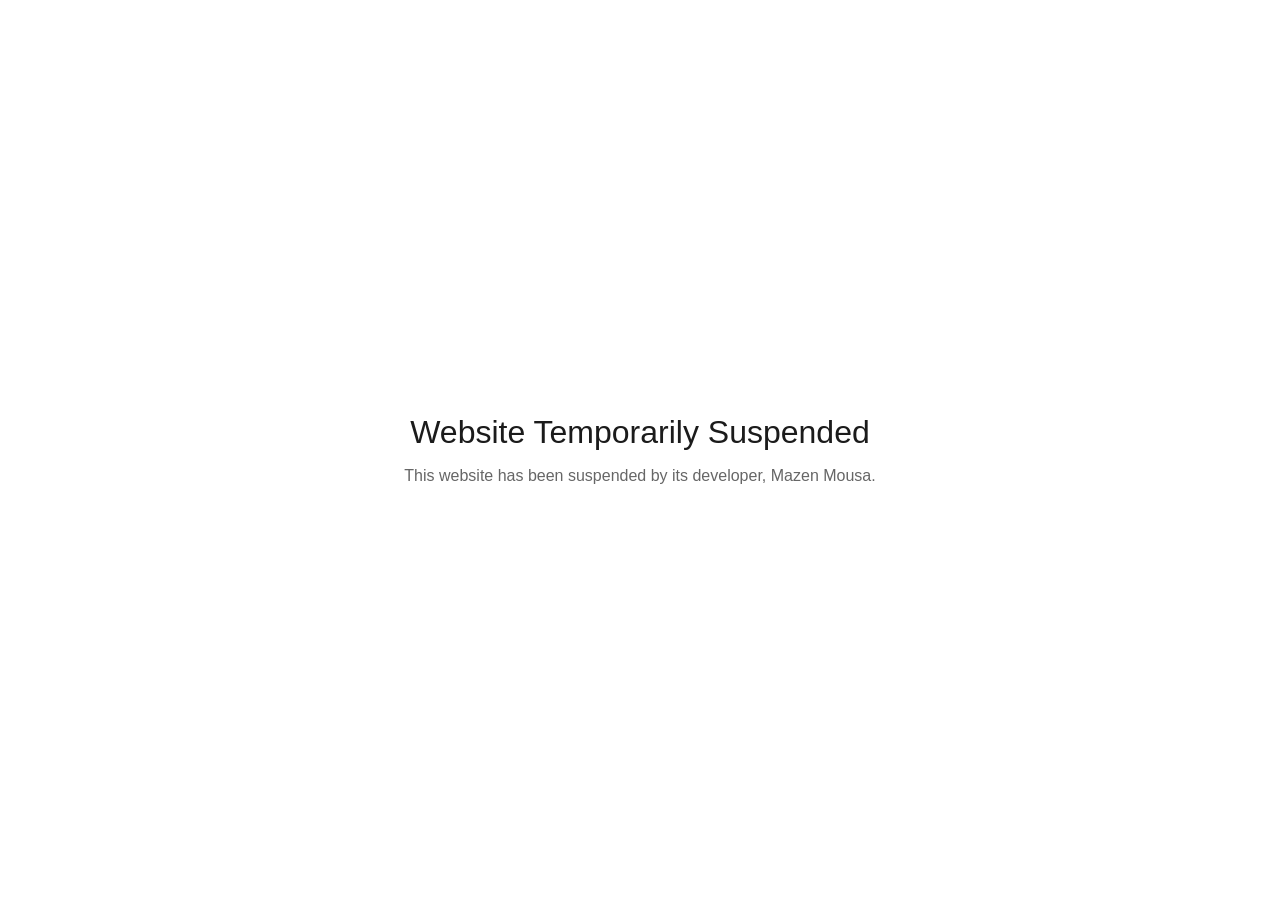
==== commit 7a6f4609: "Show website suspension page" ====
--- a/index.html
+++ b/index.html
@@ -1,641 +1,62 @@
-<!DOCTYPE html>
-<html lang="en" dir="ltr">
+<!doctype html>
+<html lang="en">
 <head>
-  <meta charset="UTF-8" />
-  <meta name="viewport" content="width=device-width, initial-scale=1.0, viewport-fit=cover" />
-  <meta name="description" content="Shadow Rooftop — A premium dining experience overlooking the Pyramids of Giza, Cairo, Egypt." />
-  <meta name="theme-color" content="#070A0F" />
-  <title>Shadow Rooftop — Dining Above History</title>
+  <meta charset="utf-8">
+  <meta name="viewport" content="width=device-width, initial-scale=1">
+  <meta name="theme-color" content="#ffffff">
+  <title>Website Temporarily Suspended</title>
+  <style>
+    * {
+      box-sizing: border-box;
+    }
 
-  <!-- Preconnect for Google Fonts -->
-  <link rel="preconnect" href="https://fonts.googleapis.com" />
-  <link rel="preconnect" href="https://fonts.gstatic.com" crossorigin />
-  <!-- Cormorant Garamond: luxury headings | Spectral: refined body/UI | Libre Baskerville: elegant price numbers -->
-  <link href="https://fonts.googleapis.com/css2?family=Amiri:wght@400;700&family=Cormorant+Garamond:ital,wght@0,300;0,400;0,500;0,600;0,700;1,300;1,400&family=IBM+Plex+Sans+Arabic:wght@300;400;500;600&family=Libre+Baskerville:wght@400;700&family=Spectral:wght@300;400;500;600&display=swap" rel="stylesheet" />
+    html,
+    body {
+      min-height: 100%;
+      margin: 0;
+    }
 
-  <link rel="stylesheet" href="css/style.css" />
+    body {
+      display: grid;
+      min-height: 100vh;
+      min-height: 100svh;
+      place-items: center;
+      padding: 24px;
+      background: #fff;
+      color: #1b1b1b;
+      font-family: Arial, Helvetica, sans-serif;
+      text-align: center;
+    }
+
+    main {
+      width: min(100%, 560px);
+    }
+
+    h1 {
+      margin: 0;
+      font-size: 32px;
+      font-weight: 500;
+      line-height: 1.25;
+    }
+
+    p {
+      margin: 12px 0 0;
+      color: #666;
+      font-size: 16px;
+      line-height: 1.5;
+    }
+
+    @media (max-width: 480px) {
+      h1 {
+        font-size: 27px;
+      }
+    }
+  </style>
 </head>
 <body>
-
-  <!-- ============================================================
-       SPLASH SCREEN
-  ============================================================ -->
-  <div id="splash" class="splash" role="dialog" aria-label="Shadow Rooftop loading screen" data-i18n-aria="splash" aria-modal="true">
-    <div class="splash__bg"></div>
-
-      <!-- Subtle pyramid SVG watermark -->
-      <div class="splash__pyramid" aria-hidden="true">
-        <svg viewBox="0 0 120 80" fill="none" xmlns="http://www.w3.org/2000/svg">
-          <polygon points="60,4 4,76 60,76" fill="#C9A45C" opacity="0.012"/>
-          <polygon points="60,4 116,76 60,76" fill="#C9A45C" opacity="0.035"/>
-          <polygon points="60,4 116,76 4,76" stroke="#C9A45C" stroke-width="1.5" fill="none" opacity="0.5"/>
-          <polygon points="60,18 102,76 18,76" stroke="#C9A45C" stroke-width="0.8" fill="none" opacity="0.25"/>
-          <path d="M60 4 60 76" stroke="#C9A45C" stroke-width="1" opacity="0.35"/>
-          <path d="M43 27 58 24M62 24 77 27M33 42 58 37M62 37 87 42M19 58 58 50M62 50 101 58" stroke="#C9A45C" stroke-width="0.8" opacity="0.22"/>
-        </svg>
-      </div>
-
-    <div class="splash__content">
-      <div class="splash__logo-icon" aria-hidden="true">
-        <svg viewBox="0 0 60 44" fill="none" xmlns="http://www.w3.org/2000/svg" width="54" height="40">
-          <polygon points="30,2 2,42 30,42" fill="#C9A45C" opacity="0.035"/>
-          <polygon points="30,2 58,42 30,42" fill="#C9A45C" opacity="0.1"/>
-          <polygon points="30,2 58,42 2,42" stroke="#C9A45C" stroke-width="1.5" fill="none"/>
-          <polygon points="30,10 46,37 14,37" stroke="#C9A45C" stroke-width="0.7" fill="none" opacity="0.4"/>
-          <path d="M21 18 29 16M31 16 39 18M15 26 29 22M31 22 45 26M9 35 29 30M31 30 51 35" stroke="#C9A45C" stroke-width="0.65" opacity="0.34"/>
-          <path d="M30 2 30 42" stroke="#C9A45C" stroke-width="1" opacity="0.65"/>
-        </svg>
-      </div>
-      <div class="splash__brand">
-        <span class="splash__name" id="splashName" aria-label="Shadow Rooftop"></span>
-        <span class="splash__sub">ROOFTOP</span>
-      </div>
-      <div class="splash__divider" aria-hidden="true"></div>
-      <p class="splash__tagline" data-i18n="eyebrow">Dining Above History</p>
-    </div>
-  </div>
-
-  <!-- ============================================================
-       MAIN APP
-  ============================================================ -->
-  <div id="app" class="app" data-view="home" aria-hidden="true">
-
-    <!-- ── HEADER ───────────────────────────────────────────── -->
-    <header class="header" role="banner">
-      <div class="header__inner container">
-
-        <!-- Logo -->
-        <a href="#home" class="header__logo" aria-label="Shadow Rooftop — Home" data-i18n-aria="home" data-go-home>
-          <span class="header__logo-icon" aria-hidden="true">
-            <svg viewBox="0 0 50 36" fill="none" xmlns="http://www.w3.org/2000/svg" width="36" height="26">
-              <polygon points="25,2 2,34 25,34" fill="#C9A45C" opacity="0.035"/>
-              <polygon points="25,2 48,34 25,34" fill="#C9A45C" opacity="0.1"/>
-              <polygon points="25,2 48,34 2,34" stroke="#C9A45C" stroke-width="1.5" fill="none"/>
-              <polygon points="25,9 40,30 10,30" stroke="#C9A45C" stroke-width="0.7" fill="none" opacity="0.4"/>
-              <path d="M18 15 24 13M26 13 32 15M13 22 24 19M26 19 37 22M8 29 24 25M26 25 42 29" stroke="#C9A45C" stroke-width="0.55" opacity="0.34"/>
-              <path d="M25 2 25 34" stroke="#C9A45C" stroke-width="1" opacity="0.65"/>
-            </svg>
-          </span>
-          <span class="header__logo-text">
-            <span class="header__logo-name">SHADOW</span>
-            <span class="header__logo-sub">ROOFTOP</span>
-          </span>
-        </a>
-
-        <!-- Right controls -->
-        <div class="header__controls">
-          <!-- Language toggle -->
-          <div class="lang-toggle" role="group" aria-label="Language selection" data-i18n-aria="language">
-            <button class="lang-toggle__btn lang-toggle__btn--active" id="langEn" aria-pressed="true" aria-label="Switch to English" data-i18n-aria="english">EN</button>
-            <span class="lang-toggle__sep" aria-hidden="true">|</span>
-            <button class="lang-toggle__btn" id="langAr" aria-pressed="false" aria-label="Switch to Arabic" data-i18n-aria="arabic">AR</button>
-          </div>
-          <!-- Hamburger -->
-          <button class="hamburger" id="hamburger" aria-label="Open menu" data-i18n-aria="openMenu" aria-expanded="false" aria-controls="sideNav">
-            <span class="hamburger__line"></span>
-            <span class="hamburger__line"></span>
-            <span class="hamburger__line"></span>
-          </button>
-        </div>
-      </div>
-    </header>
-
-    <!-- ── SIDE NAV OVERLAY ──────────────────────────────────── -->
-    <nav id="sideNav" class="side-nav" aria-label="Site navigation" data-i18n-aria="siteNav" aria-hidden="true">
-      <div class="side-nav__backdrop" id="navBackdrop" aria-hidden="true"></div>
-      <div class="side-nav__panel" role="dialog" aria-modal="true" aria-label="Navigation menu" data-i18n-aria="navDialog">
-        <button class="side-nav__close" id="navClose" aria-label="Close menu" data-i18n-aria="closeMenu">&times;</button>
-        <div class="side-nav__logo" aria-hidden="true">
-          <svg viewBox="0 0 50 36" fill="none" xmlns="http://www.w3.org/2000/svg" width="40" height="29">
-            <polygon points="25,2 2,34 25,34" fill="#C9A45C" opacity="0.035"/>
-            <polygon points="25,2 48,34 25,34" fill="#C9A45C" opacity="0.1"/>
-            <polygon points="25,2 48,34 2,34" stroke="#C9A45C" stroke-width="1.5" fill="none"/>
-            <polygon points="25,9 40,30 10,30" stroke="#C9A45C" stroke-width="0.7" fill="none" opacity="0.4"/>
-            <path d="M18 15 24 13M26 13 32 15M13 22 24 19M26 19 37 22M8 29 24 25M26 25 42 29" stroke="#C9A45C" stroke-width="0.55" opacity="0.34"/>
-            <path d="M25 2 25 34" stroke="#C9A45C" stroke-width="1" opacity="0.65"/>
-          </svg>
-          <span>SHADOW ROOFTOP</span>
-        </div>
-        <ul class="side-nav__list">
-          <li><a href="#home" class="side-nav__link" data-close-nav data-go-home data-i18n="navHome">Home</a></li>
-          <li><a href="#menu" class="side-nav__link" data-close-nav data-open-menu="food" data-i18n="navMenu">Menu</a></li>
-          <li><a href="#footer" class="side-nav__link" data-close-nav data-i18n="navLocation">Location</a></li>
-          <li><a href="#footer" class="side-nav__link" data-close-nav data-i18n="navContact">Contact</a></li>
-        </ul>
-        <div class="side-nav__note" data-i18n="navNote">Giza, Cairo, Egypt</div>
-      </div>
-    </nav>
-
-    <!-- ── HOME ─────────────────────────────────────────────── -->
-    <section id="home" class="home" aria-label="Shadow Rooftop home" data-i18n-aria="homePage">
-      <section class="home-hero" aria-labelledby="homeTitle">
-        <div class="home-hero__media" aria-hidden="true"></div>
-        <div class="home-hero__content container">
-          <p class="home-hero__eyebrow" data-i18n="homeEyebrow">DINING ABOVE THE CITY</p>
-          <h1 id="homeTitle" class="home-hero__title" data-i18n="homeTitle">A Taste Above the Ordinary</h1>
-          <p class="home-hero__desc" data-i18n="homeDesc">Food, drinks, and unforgettable Cairo nights.</p>
-          <div class="home-hero__actions">
-            <button class="home-choice" type="button" data-open-menu="food">
-              <span class="home-choice__icon" aria-hidden="true">
-                <svg viewBox="0 0 24 24" fill="none" xmlns="http://www.w3.org/2000/svg"><path d="M4 3v7m4-7v7M6 3v18M17 3c-2.2 2.3-3 4.1-3 7v3h4V3m-2 10v8" stroke="currentColor" stroke-width="1.3" stroke-linecap="round" stroke-linejoin="round"/></svg>
-              </span>
-              <span data-i18n="exploreFood">EXPLORE FOOD</span>
-              <span class="home-choice__arrow" aria-hidden="true">→</span>
-            </button>
-            <button class="home-choice" type="button" data-open-menu="beverages">
-              <span class="home-choice__icon" aria-hidden="true">
-                <svg viewBox="0 0 24 24" fill="none" xmlns="http://www.w3.org/2000/svg"><path d="M7 3h10l-1 7a4 4 0 0 1-8 0L7 3Zm5 11v7m-4 0h8M9 6h6" stroke="currentColor" stroke-width="1.3" stroke-linecap="round" stroke-linejoin="round"/></svg>
-              </span>
-              <span data-i18n="exploreBeverages">EXPLORE BEVERAGES</span>
-              <span class="home-choice__arrow" aria-hidden="true">→</span>
-            </button>
-          </div>
-          <a class="home-scroll" href="#offers" aria-label="Discover offers" data-i18n-aria="discoverOffers" hidden>
-            <span data-i18n="discoverOffersCta">Discover today's offers</span>
-            <span class="home-scroll__arrow" aria-hidden="true">↓</span>
-          </a>
-        </div>
-      </section>
-
-      <section id="offers" class="home-offers" aria-labelledby="offersTitle" hidden>
-        <div class="home-section-heading container">
-          <p class="home-section-heading__eyebrow" data-i18n="offersEyebrow">A LITTLE EXTRA</p>
-          <h2 id="offersTitle" data-i18n="offersTitle">Offers</h2>
-          <p class="home-section-heading__desc" data-i18n="offersDesc">Curated food and drink offers, made for sharing.</p>
-        </div>
-        <div class="offer-carousel container" id="offerCarousel" aria-roledescription="carousel" data-i18n-aria="offersCarousel">
-          <div class="offer-carousel__viewport">
-            <div class="offer-carousel__track" id="offerTrack" aria-live="off">
-              <article class="offer-slide offer-slide--active" aria-roledescription="slide" aria-label="Slide 1 of 3" data-i18n-aria="slideOne">
-                <picture>
-                  <source media="(max-width: 599px)" srcset="assets/images/offers/pizza-night-mobile.webp" />
-                  <img src="assets/images/offers/pizza-night.webp" alt="Four cheese pizza at Shadow Rooftop" data-i18n-alt="pizzaOfferImage" loading="lazy" />
-                </picture>
-                <div class="offer-slide__copy">
-                  <span data-i18n="offerKicker">SPECIAL OFFER</span>
-                  <h3 data-i18n="offerPizzaTitle">Pizza Night</h3>
-                  <p class="offer-slide__details" data-i18n="offerPizzaDetails">Four Cheese Pizza + 2 Soft Drinks</p>
-                  <strong class="offer-slide__saving" data-i18n="offerPizzaSaving">SAVE <span class="offer-slide__saving-value">15%</span></strong>
-                </div>
-              </article>
-              <article class="offer-slide" aria-roledescription="slide" aria-label="Slide 2 of 3" data-i18n-aria="slideTwo" aria-hidden="true" inert>
-                <picture>
-                  <source media="(max-width: 599px)" srcset="assets/images/offers/rooftop-grill-mobile.webp" />
-                  <img src="assets/images/offers/rooftop-grill.webp" alt="Mixed grill platter at Shadow Rooftop" data-i18n-alt="grillOfferImage" loading="lazy" />
-                </picture>
-                <div class="offer-slide__copy">
-                  <span data-i18n="offerKicker">SPECIAL OFFER</span>
-                  <h3 data-i18n="offerGrillTitle">Rooftop Grill for Two</h3>
-                  <p class="offer-slide__details" data-i18n="offerGrillDetails">Mixed Grill + 2 Soft Drinks</p>
-                  <strong class="offer-slide__saving" data-i18n="offerGrillSaving">SAVE <span class="offer-slide__saving-value">20%</span></strong>
-                </div>
-              </article>
-              <article class="offer-slide" aria-roledescription="slide" aria-label="Slide 3 of 3" data-i18n-aria="slideThree" aria-hidden="true" inert>
-                <picture>
-                  <source media="(max-width: 599px)" srcset="assets/images/offers/signature-sips-mobile.webp" />
-                  <img src="assets/images/offers/signature-sips.webp" alt="Three signature drinks at Shadow Rooftop" data-i18n-alt="drinksOfferImage" loading="lazy" />
-                </picture>
-                <div class="offer-slide__copy">
-                  <span data-i18n="offerKicker">SPECIAL OFFER</span>
-                  <h3 data-i18n="offerDrinksTitle">Signature Sips</h3>
-                  <p class="offer-slide__details" data-i18n="offerDrinksDetails">Any 3 Signature Drinks</p>
-                  <strong class="offer-slide__saving" data-i18n="offerDrinksSaving">SAVE <span class="offer-slide__saving-value">15%</span></strong>
-                </div>
-              </article>
-            </div>
-          </div>
-          <div class="offer-carousel__controls">
-            <button class="carousel-control" type="button" id="offerPrevious" aria-label="Previous offer" data-i18n-aria="previousOffer"><span aria-hidden="true">←</span></button>
-            <div class="offer-carousel__dots" role="group" aria-label="Choose an offer" data-i18n-aria="chooseOffer">
-              <button class="offer-dot offer-dot--active" type="button" data-offer-slide="0" aria-label="Go to offer 1" data-i18n-aria="offerSlideOne" aria-current="true"></button>
-              <button class="offer-dot" type="button" data-offer-slide="1" aria-label="Go to offer 2" data-i18n-aria="offerSlideTwo" aria-current="false"></button>
-              <button class="offer-dot" type="button" data-offer-slide="2" aria-label="Go to offer 3" data-i18n-aria="offerSlideThree" aria-current="false"></button>
-            </div>
-            <button class="carousel-control" type="button" id="offerNext" aria-label="Next offer" data-i18n-aria="nextOffer"><span aria-hidden="true">→</span></button>
-          </div>
-        </div>
-      </section>
-
-      <section id="moments" class="home-moments" aria-labelledby="momentsTitle">
-        <div class="home-section-heading container">
-          <p class="home-section-heading__eyebrow" data-i18n="momentsEyebrow">The Shadow Experience</p>
-          <h2 id="momentsTitle" data-i18n="momentsTitle">Moments At Shadow</h2>
-        </div>
-        <div class="home-moments__grid container" aria-label="Moments At Shadow Rooftop" data-i18n-aria="momentsGallery">
-          <figure class="moment-tile"><img src="assets/images/shadow.jpeg" alt="The rooftop terrace and pool" data-i18n-alt="rooftopHighlightImage" loading="lazy" /><figcaption data-i18n="momentRooftop">The Rooftop</figcaption></figure>
-          <figure class="moment-tile"><img src="assets/images/hero-pyramids-night-real-scale.png" alt="The Pyramids of Giza at night" data-i18n-alt="viewHighlightImage" loading="lazy" /><figcaption data-i18n="momentView">The View</figcaption></figure>
-          <figure class="moment-tile"><img src="assets/images/menu/shadow-breakfast.webp" alt="A freshly prepared dish" data-i18n-alt="foodHighlightImage" loading="lazy" /><figcaption data-i18n="momentTable">Around The Table</figcaption></figure>
-        </div>
-      </section>
-    </section>
-
-    <!-- ── HERO ─────────────────────────────────────────────── -->
-    <section id="hero" class="hero" aria-label="Hero section" data-i18n-aria="hero">
-      <!-- Hero image: Frontal nighttime view of the Pyramids of Giza -->
-      <div class="hero__media" aria-hidden="true">
-        <div class="hero__image-wrap">
-          <img
-            src="assets/images/hero-pyramids-night-real-scale.png"
-            alt="Frontal nighttime view of the three Pyramids of Giza from Shadow Rooftop"
-            data-i18n-alt="heroImage"
-            class="hero__img"
-            loading="eager"
-            onerror="this.style.display='none'"
-          />
-          <!-- CSS gradient fallback shows if image missing -->
-        </div>
-        <div class="hero__overlay" aria-hidden="true"></div>
-      </div>
-
-      <!-- Hero text -->
-      <div class="hero__content container">
-        <div class="hero__text">
-          <p class="hero__eyebrow" data-i18n="eyebrow">DINING ABOVE HISTORY</p>
-          <h1 class="hero__title">Breakfast</h1>
-          <p class="hero__desc" data-i18n="heroDesc">
-            Start your day with refined flavors and an unforgettable view of the timeless Pyramids of Giza.
-          </p>
-        </div>
-      </div>
-    </section>
-
-    <!-- ── MENU ─────────────────────────────────────────────── -->
-    <main id="menu" class="menu" role="main" aria-label="Restaurant menu" data-i18n-aria="restaurantMenu">
-
-      <div class="menu-switcher container" role="navigation" aria-label="Menu type" data-i18n-aria="menuType">
-        <a class="menu-switcher__home" href="#home" data-go-home aria-label="Back to home" data-i18n-aria="backHome">
-          <span class="menu-switcher__home-icon" aria-hidden="true">⌂</span>
-          <span class="menu-switcher__home-label" data-i18n="backToHome">Back to home</span>
-        </a>
-        <div class="menu-switcher__choices" role="group" aria-label="Choose menu" data-i18n-aria="chooseMenu">
-          <button type="button" class="menu-switcher__btn menu-switcher__btn--active" data-menu-type-choice="food" aria-pressed="true" data-i18n="food">Food</button>
-          <button type="button" class="menu-switcher__btn" data-menu-type-choice="beverages" aria-pressed="false" data-i18n="beverages">Beverages</button>
-        </div>
-      </div>
-
-      <!-- Category Navigation -->
-      <div class="categories" role="navigation" aria-label="Menu categories" data-i18n-aria="categories">
-        <div class="categories__track" id="categoriesTrack" role="tablist">
-          <button
-            class="cat-btn cat-btn--active"
-            role="tab"
-            aria-selected="true"
-            aria-controls="section-breakfast"
-            data-category="breakfast"
-            id="tab-breakfast"
-          >Breakfast</button>
-          <button
-            class="cat-btn"
-            role="tab"
-            aria-selected="false"
-            aria-controls="section-soup"
-            data-category="soup"
-            id="tab-soup"
-          >Soup</button>
-          <button
-            class="cat-btn"
-            role="tab"
-            aria-selected="false"
-            aria-controls="section-appetizers"
-            data-category="appetizers"
-            id="tab-appetizers"
-          >Appetizers</button>
-          <button
-            class="cat-btn"
-            role="tab"
-            aria-selected="false"
-            aria-controls="section-salad"
-            data-category="salad"
-            id="tab-salad"
-          >Salad</button>
-          <button
-            class="cat-btn"
-            role="tab"
-            aria-selected="false"
-            aria-controls="section-chicken-main"
-            data-category="chicken-main"
-            id="tab-chicken-main"
-          >Chicken Main Course</button>
-          <button
-            class="cat-btn"
-            role="tab"
-            aria-selected="false"
-            aria-controls="section-beef-main"
-            data-category="beef-main"
-            id="tab-beef-main"
-          >Beef Main Course</button>
-          <button
-            class="cat-btn"
-            role="tab"
-            aria-selected="false"
-            aria-controls="section-pasta"
-            data-category="pasta"
-            id="tab-pasta"
-          >Pasta</button>
-          <button
-            class="cat-btn"
-            role="tab"
-            aria-selected="false"
-            aria-controls="section-pizza"
-            data-category="pizza"
-            id="tab-pizza"
-          >Pizza</button>
-          <button
-            class="cat-btn"
-            role="tab"
-            aria-selected="false"
-            aria-controls="section-sandwich"
-            data-category="sandwich"
-            id="tab-sandwich"
-          >Sandwich</button>
-          <button
-            class="cat-btn"
-            role="tab"
-            aria-selected="false"
-            aria-controls="section-food-extras"
-            data-category="food-extras"
-            id="tab-food-extras"
-          >Food Extras</button>
-        </div>
-      </div>
-
-      <!-- Menu Content Area -->
-      <div class="menu__sections container">
-
-        <!-- BREAKFAST SECTION -->
-        <section
-          id="section-breakfast"
-          class="menu-section menu-section--active"
-          role="tabpanel"
-          aria-labelledby="tab-breakfast"
-        >
-          <div class="menu-items" id="breakfast-items" aria-label="Breakfast items">
-            <!-- Dynamically rendered by JS -->
-          </div>
-        </section>
-
-        <!-- SOUP SECTION (placeholder) -->
-        <section
-          id="section-soup"
-          class="menu-section"
-          role="tabpanel"
-          aria-labelledby="tab-soup"
-          hidden
-        >
-          <div class="menu-items" id="soup-items" aria-label="Soup items"></div>
-          <div class="coming-soon" data-empty-category="soup">
-            <span class="coming-soon__icon" aria-hidden="true">
-              <svg viewBox="0 0 24 24" fill="none" xmlns="http://www.w3.org/2000/svg" width="36" height="36">
-                <circle cx="12" cy="12" r="10" stroke="#C9A45C" stroke-width="1.2"/>
-                <path d="M12 8v4l3 3" stroke="#C9A45C" stroke-width="1.4" stroke-linecap="round"/>
-              </svg>
-            </span>
-            <p class="coming-soon__text">Soup — Coming Soon</p>
-          </div>
-        </section>
-
-        <!-- APPETIZERS SECTION (placeholder) -->
-        <section
-          id="section-appetizers"
-          class="menu-section"
-          role="tabpanel"
-          aria-labelledby="tab-appetizers"
-          hidden
-        >
-          <div class="menu-items" id="appetizers-items" aria-label="Appetizers items"></div>
-          <div class="coming-soon" data-empty-category="appetizers">
-            <span class="coming-soon__icon" aria-hidden="true">
-              <svg viewBox="0 0 24 24" fill="none" xmlns="http://www.w3.org/2000/svg" width="36" height="36">
-                <circle cx="12" cy="12" r="10" stroke="#C9A45C" stroke-width="1.2"/>
-                <path d="M12 8v4l3 3" stroke="#C9A45C" stroke-width="1.4" stroke-linecap="round"/>
-              </svg>
-            </span>
-            <p class="coming-soon__text">Appetizers — Coming Soon</p>
-          </div>
-        </section>
-
-        <!-- SALAD SECTION (placeholder) -->
-        <section
-          id="section-salad"
-          class="menu-section"
-          role="tabpanel"
-          aria-labelledby="tab-salad"
-          hidden
-        >
-          <div class="menu-items" id="salad-items" aria-label="Salad items"></div>
-          <div class="coming-soon" data-empty-category="salad">
-            <span class="coming-soon__icon" aria-hidden="true">
-              <svg viewBox="0 0 24 24" fill="none" xmlns="http://www.w3.org/2000/svg" width="36" height="36">
-                <circle cx="12" cy="12" r="10" stroke="#C9A45C" stroke-width="1.2"/>
-                <path d="M12 8v4l3 3" stroke="#C9A45C" stroke-width="1.4" stroke-linecap="round"/>
-              </svg>
-            </span>
-            <p class="coming-soon__text">Salad — Coming Soon</p>
-          </div>
-        </section>
-
-        <!-- CHICKEN MAIN COURSE SECTION (placeholder) -->
-        <section
-          id="section-chicken-main"
-          class="menu-section"
-          role="tabpanel"
-          aria-labelledby="tab-chicken-main"
-          hidden
-        >
-          <div class="menu-items" id="chicken-main-items" aria-label="Chicken main course items"></div>
-          <div class="coming-soon" data-empty-category="chicken-main">
-            <span class="coming-soon__icon" aria-hidden="true">
-              <svg viewBox="0 0 24 24" fill="none" xmlns="http://www.w3.org/2000/svg" width="36" height="36">
-                <circle cx="12" cy="12" r="10" stroke="#C9A45C" stroke-width="1.2"/>
-                <path d="M12 8v4l3 3" stroke="#C9A45C" stroke-width="1.4" stroke-linecap="round"/>
-              </svg>
-            </span>
-            <p class="coming-soon__text">Chicken Main Course — Coming Soon</p>
-          </div>
-        </section>
-
-        <!-- BEEF MAIN COURSE SECTION (placeholder) -->
-        <section
-          id="section-beef-main"
-          class="menu-section"
-          role="tabpanel"
-          aria-labelledby="tab-beef-main"
-          hidden
-        >
-          <div class="menu-items" id="beef-main-items" aria-label="Beef main course items"></div>
-          <div class="coming-soon" data-empty-category="beef-main">
-            <span class="coming-soon__icon" aria-hidden="true">
-              <svg viewBox="0 0 24 24" fill="none" xmlns="http://www.w3.org/2000/svg" width="36" height="36">
-                <circle cx="12" cy="12" r="10" stroke="#C9A45C" stroke-width="1.2"/>
-                <path d="M12 8v4l3 3" stroke="#C9A45C" stroke-width="1.4" stroke-linecap="round"/>
-              </svg>
-            </span>
-            <p class="coming-soon__text">Beef Main Course — Coming Soon</p>
-          </div>
-        </section>
-
-        <!-- PASTA SECTION (placeholder) -->
-        <section
-          id="section-pasta"
-          class="menu-section"
-          role="tabpanel"
-          aria-labelledby="tab-pasta"
-          hidden
-        >
-          <div class="menu-items" id="pasta-items" aria-label="Pasta items"></div>
-          <div class="coming-soon" data-empty-category="pasta">
-            <span class="coming-soon__icon" aria-hidden="true">
-              <svg viewBox="0 0 24 24" fill="none" xmlns="http://www.w3.org/2000/svg" width="36" height="36">
-                <circle cx="12" cy="12" r="10" stroke="#C9A45C" stroke-width="1.2"/>
-                <path d="M12 8v4l3 3" stroke="#C9A45C" stroke-width="1.4" stroke-linecap="round"/>
-              </svg>
-            </span>
-            <p class="coming-soon__text">Pasta — Coming Soon</p>
-          </div>
-        </section>
-
-        <!-- PIZZA SECTION (placeholder) -->
-        <section
-          id="section-pizza"
-          class="menu-section"
-          role="tabpanel"
-          aria-labelledby="tab-pizza"
-          hidden
-        >
-          <div class="menu-items" id="pizza-items" aria-label="Pizza items"></div>
-          <div class="coming-soon" data-empty-category="pizza">
-            <span class="coming-soon__icon" aria-hidden="true">
-              <svg viewBox="0 0 24 24" fill="none" xmlns="http://www.w3.org/2000/svg" width="36" height="36">
-                <circle cx="12" cy="12" r="10" stroke="#C9A45C" stroke-width="1.2"/>
-                <path d="M12 8v4l3 3" stroke="#C9A45C" stroke-width="1.4" stroke-linecap="round"/>
-              </svg>
-            </span>
-            <p class="coming-soon__text">Pizza — Coming Soon</p>
-          </div>
-        </section>
-
-        <!-- SANDWICH SECTION (placeholder) -->
-        <section
-          id="section-sandwich"
-          class="menu-section"
-          role="tabpanel"
-          aria-labelledby="tab-sandwich"
-          hidden
-        >
-          <div class="menu-items" id="sandwich-items" aria-label="Sandwich items"></div>
-          <div class="coming-soon" data-empty-category="sandwich">
-            <span class="coming-soon__icon" aria-hidden="true">
-              <svg viewBox="0 0 24 24" fill="none" xmlns="http://www.w3.org/2000/svg" width="36" height="36">
-                <circle cx="12" cy="12" r="10" stroke="#C9A45C" stroke-width="1.2"/>
-                <path d="M12 8v4l3 3" stroke="#C9A45C" stroke-width="1.4" stroke-linecap="round"/>
-              </svg>
-            </span>
-            <p class="coming-soon__text">Sandwich — Coming Soon</p>
-          </div>
-        </section>
-
-        <!-- FOOD EXTRAS SECTION (placeholder) -->
-        <section
-          id="section-food-extras"
-          class="menu-section"
-          role="tabpanel"
-          aria-labelledby="tab-food-extras"
-          hidden
-        >
-          <div class="menu-items" id="food-extras-items" aria-label="Food extras items"></div>
-          <div class="coming-soon" data-empty-category="food-extras">
-            <span class="coming-soon__icon" aria-hidden="true">
-              <svg viewBox="0 0 24 24" fill="none" xmlns="http://www.w3.org/2000/svg" width="36" height="36">
-                <circle cx="12" cy="12" r="10" stroke="#C9A45C" stroke-width="1.2"/>
-                <path d="M12 8v4l3 3" stroke="#C9A45C" stroke-width="1.4" stroke-linecap="round"/>
-              </svg>
-            </span>
-            <p class="coming-soon__text">Food Extras — Coming Soon</p>
-          </div>
-        </section>
-
-      </div><!-- /.menu__sections -->
-
-      <div class="price-disclaimer container" role="note" aria-label="Price service and VAT note" data-i18n-aria="disclaimer">
-        <span class="price-disclaimer__line"></span>
-        <p data-i18n="disclaimer">Prices are subject to 12% service &amp; 14% VAT</p>
-        <span class="price-disclaimer__line"></span>
-      </div>
-    </main>
-
-    <!-- ── FOOTER ────────────────────────────────────────────── -->
-    <footer id="footer" class="footer" role="contentinfo">
-      <div class="footer__inner container">
-
-        <!-- Brand -->
-        <div class="footer__brand">
-          <span class="footer__logo-icon" aria-hidden="true">
-            <svg viewBox="0 0 50 36" fill="none" xmlns="http://www.w3.org/2000/svg" width="28" height="20">
-              <polygon points="25,2 2,34 25,34" fill="#C9A45C" opacity="0.035"/>
-              <polygon points="25,2 48,34 25,34" fill="#C9A45C" opacity="0.1"/>
-              <polygon points="25,2 48,34 2,34" stroke="#C9A45C" stroke-width="1.5" fill="none"/>
-              <polygon points="25,9 40,30 10,30" stroke="#C9A45C" stroke-width="0.7" fill="none" opacity="0.4"/>
-              <path d="M18 15 24 13M26 13 32 15M13 22 24 19M26 19 37 22M8 29 24 25M26 25 42 29" stroke="#C9A45C" stroke-width="0.55" opacity="0.34"/>
-              <path d="M25 2 25 34" stroke="#C9A45C" stroke-width="1" opacity="0.65"/>
-            </svg>
-          </span>
-          <div>
-            <p class="footer__name">SHADOW ROOFTOP</p>
-            <p class="footer__vat"><span data-i18n="footerVat">VAT &amp; service charge may apply.</span><br/><span data-i18n="footerAllergies">Please inform our team of any food allergies or dietary requirements.</span></p>
-          </div>
-        </div>
-
-        <!-- Links -->
-        <div class="footer__links">
-          <!-- Location -->
-          <a
-            href="https://maps.app.goo.gl/c9Dust7j47FLv8kbA?g_st=ic"
-            target="_blank"
-            rel="noopener noreferrer"
-            class="footer__link"
-            aria-label="Open Shadow Rooftop location in Google Maps"
-            data-i18n-aria="maps"
-          >
-            <span class="footer__link-icon" aria-hidden="true">
-              <svg viewBox="0 0 24 24" fill="none" xmlns="http://www.w3.org/2000/svg" width="16" height="16">
-                <path d="M12 2C8.13 2 5 5.13 5 9c0 5.25 7 13 7 13s7-7.75 7-13c0-3.87-3.13-7-7-7z" stroke="#C9A45C" stroke-width="1.4" fill="none"/>
-                <circle cx="12" cy="9" r="2.5" stroke="#C9A45C" stroke-width="1.2" fill="none"/>
-              </svg>
-            </span>
-            <span><span data-i18n="location">Giza, Cairo</span><br/><small data-i18n="maps">Open in Google Maps →</small></span>
-          </a>
-
-          <!-- Social -->
-          <div class="footer__social" aria-label="Social media links" data-i18n-aria="social">
-            <a
-              href="https://www.instagram.com/shadowpyramidshotel?stkn=ZDRqMW5sMGkzMWFi"
-              target="_blank"
-              rel="noopener noreferrer"
-              class="footer__social-btn"
-              aria-label="Follow Shadow Rooftop on Instagram"
-              data-i18n-aria="instagram"
-            >
-              <!-- Instagram SVG -->
-              <svg viewBox="0 0 24 24" fill="none" xmlns="http://www.w3.org/2000/svg" width="20" height="20" aria-hidden="true">
-                <rect x="2" y="2" width="20" height="20" rx="5" stroke="#C9A45C" stroke-width="1.4"/>
-                <circle cx="12" cy="12" r="4.5" stroke="#C9A45C" stroke-width="1.4"/>
-                <circle cx="17.5" cy="6.5" r="1" fill="#C9A45C"/>
-              </svg>
-            </a>
-            
-          </div>
-        </div>
-
-      </div>
-      <div class="footer__bottom">
-        <p data-i18n="copyright">&copy; 2026 Shadow Rooftop.Developed by Mazen Mousa, All rights reserved.</p>
-      </div>
-    </footer>
-
-  </div><!-- /#app -->
-
-  <script src="js/beverage-data.js"></script>
-  <script src="js/translations.js"></script>
-  <script src="js/script.js"></script>
+  <main>
+    <h1>Website Temporarily Suspended</h1>
+    <p>This website has been suspended by its developer, Mazen Mousa.</p>
+  </main>
 </body>
 </html>
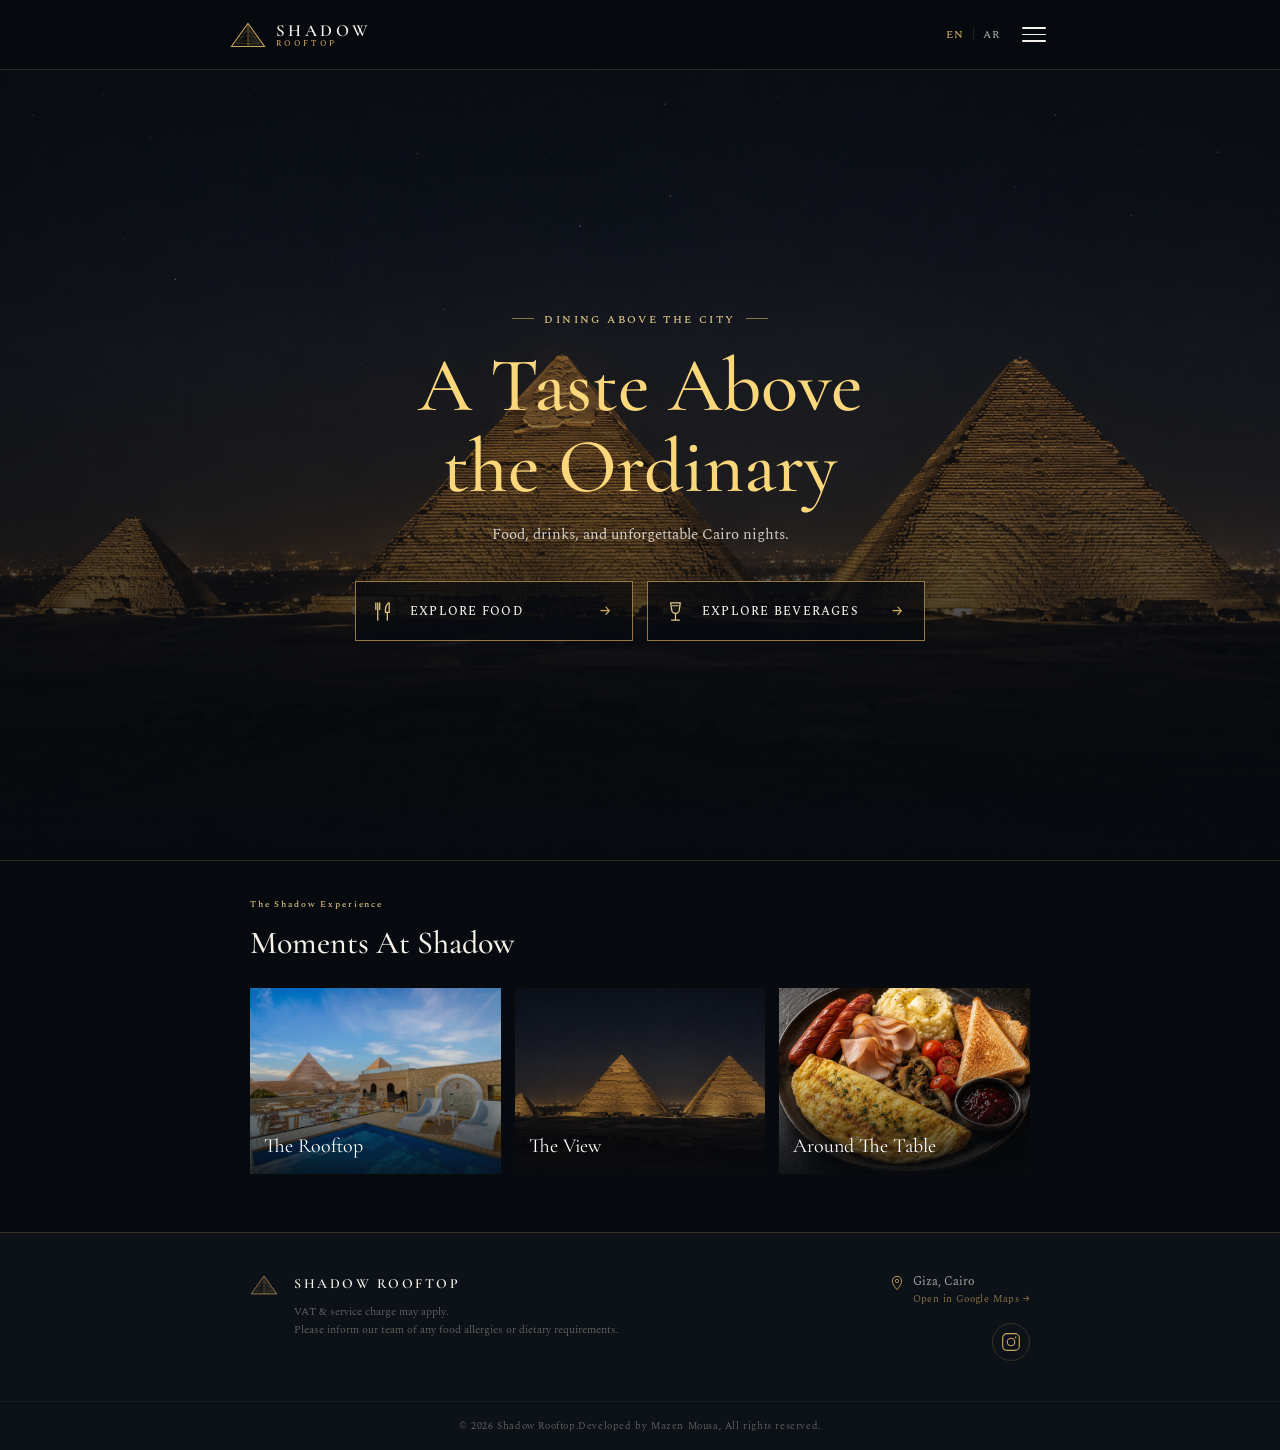
==== commit 9c41d663: "Restore original menu website" ====
--- a/index.html
+++ b/index.html
@@ -1,62 +1,641 @@
-<!doctype html>
-<html lang="en">
+<!DOCTYPE html>
+<html lang="en" dir="ltr">
 <head>
-  <meta charset="utf-8">
-  <meta name="viewport" content="width=device-width, initial-scale=1">
-  <meta name="theme-color" content="#ffffff">
-  <title>Website Temporarily Suspended</title>
-  <style>
-    * {
-      box-sizing: border-box;
-    }
-
-    html,
-    body {
-      min-height: 100%;
-      margin: 0;
-    }
-
-    body {
-      display: grid;
-      min-height: 100vh;
-      min-height: 100svh;
-      place-items: center;
-      padding: 24px;
-      background: #fff;
-      color: #1b1b1b;
-      font-family: Arial, Helvetica, sans-serif;
-      text-align: center;
-    }
-
-    main {
-      width: min(100%, 560px);
-    }
-
-    h1 {
-      margin: 0;
-      font-size: 32px;
-      font-weight: 500;
-      line-height: 1.25;
-    }
-
-    p {
-      margin: 12px 0 0;
-      color: #666;
-      font-size: 16px;
-      line-height: 1.5;
-    }
-
-    @media (max-width: 480px) {
-      h1 {
-        font-size: 27px;
-      }
-    }
-  </style>
+  <meta charset="UTF-8" />
+  <meta name="viewport" content="width=device-width, initial-scale=1.0, viewport-fit=cover" />
+  <meta name="description" content="Shadow Rooftop — A premium dining experience overlooking the Pyramids of Giza, Cairo, Egypt." />
+  <meta name="theme-color" content="#070A0F" />
+  <title>Shadow Rooftop — Dining Above History</title>
+
+  <!-- Preconnect for Google Fonts -->
+  <link rel="preconnect" href="https://fonts.googleapis.com" />
+  <link rel="preconnect" href="https://fonts.gstatic.com" crossorigin />
+  <!-- Cormorant Garamond: luxury headings | Spectral: refined body/UI | Libre Baskerville: elegant price numbers -->
+  <link href="https://fonts.googleapis.com/css2?family=Amiri:wght@400;700&family=Cormorant+Garamond:ital,wght@0,300;0,400;0,500;0,600;0,700;1,300;1,400&family=IBM+Plex+Sans+Arabic:wght@300;400;500;600&family=Libre+Baskerville:wght@400;700&family=Spectral:wght@300;400;500;600&display=swap" rel="stylesheet" />
+
+  <link rel="stylesheet" href="css/style.css" />
 </head>
 <body>
-  <main>
-    <h1>Website Temporarily Suspended</h1>
-    <p>This website has been suspended by its developer, Mazen Mousa.</p>
-  </main>
+
+  <!-- ============================================================
+       SPLASH SCREEN
+  ============================================================ -->
+  <div id="splash" class="splash" role="dialog" aria-label="Shadow Rooftop loading screen" data-i18n-aria="splash" aria-modal="true">
+    <div class="splash__bg"></div>
+
+      <!-- Subtle pyramid SVG watermark -->
+      <div class="splash__pyramid" aria-hidden="true">
+        <svg viewBox="0 0 120 80" fill="none" xmlns="http://www.w3.org/2000/svg">
+          <polygon points="60,4 4,76 60,76" fill="#C9A45C" opacity="0.012"/>
+          <polygon points="60,4 116,76 60,76" fill="#C9A45C" opacity="0.035"/>
+          <polygon points="60,4 116,76 4,76" stroke="#C9A45C" stroke-width="1.5" fill="none" opacity="0.5"/>
+          <polygon points="60,18 102,76 18,76" stroke="#C9A45C" stroke-width="0.8" fill="none" opacity="0.25"/>
+          <path d="M60 4 60 76" stroke="#C9A45C" stroke-width="1" opacity="0.35"/>
+          <path d="M43 27 58 24M62 24 77 27M33 42 58 37M62 37 87 42M19 58 58 50M62 50 101 58" stroke="#C9A45C" stroke-width="0.8" opacity="0.22"/>
+        </svg>
+      </div>
+
+    <div class="splash__content">
+      <div class="splash__logo-icon" aria-hidden="true">
+        <svg viewBox="0 0 60 44" fill="none" xmlns="http://www.w3.org/2000/svg" width="54" height="40">
+          <polygon points="30,2 2,42 30,42" fill="#C9A45C" opacity="0.035"/>
+          <polygon points="30,2 58,42 30,42" fill="#C9A45C" opacity="0.1"/>
+          <polygon points="30,2 58,42 2,42" stroke="#C9A45C" stroke-width="1.5" fill="none"/>
+          <polygon points="30,10 46,37 14,37" stroke="#C9A45C" stroke-width="0.7" fill="none" opacity="0.4"/>
+          <path d="M21 18 29 16M31 16 39 18M15 26 29 22M31 22 45 26M9 35 29 30M31 30 51 35" stroke="#C9A45C" stroke-width="0.65" opacity="0.34"/>
+          <path d="M30 2 30 42" stroke="#C9A45C" stroke-width="1" opacity="0.65"/>
+        </svg>
+      </div>
+      <div class="splash__brand">
+        <span class="splash__name" id="splashName" aria-label="Shadow Rooftop"></span>
+        <span class="splash__sub">ROOFTOP</span>
+      </div>
+      <div class="splash__divider" aria-hidden="true"></div>
+      <p class="splash__tagline" data-i18n="eyebrow">Dining Above History</p>
+    </div>
+  </div>
+
+  <!-- ============================================================
+       MAIN APP
+  ============================================================ -->
+  <div id="app" class="app" data-view="home" aria-hidden="true">
+
+    <!-- ── HEADER ───────────────────────────────────────────── -->
+    <header class="header" role="banner">
+      <div class="header__inner container">
+
+        <!-- Logo -->
+        <a href="#home" class="header__logo" aria-label="Shadow Rooftop — Home" data-i18n-aria="home" data-go-home>
+          <span class="header__logo-icon" aria-hidden="true">
+            <svg viewBox="0 0 50 36" fill="none" xmlns="http://www.w3.org/2000/svg" width="36" height="26">
+              <polygon points="25,2 2,34 25,34" fill="#C9A45C" opacity="0.035"/>
+              <polygon points="25,2 48,34 25,34" fill="#C9A45C" opacity="0.1"/>
+              <polygon points="25,2 48,34 2,34" stroke="#C9A45C" stroke-width="1.5" fill="none"/>
+              <polygon points="25,9 40,30 10,30" stroke="#C9A45C" stroke-width="0.7" fill="none" opacity="0.4"/>
+              <path d="M18 15 24 13M26 13 32 15M13 22 24 19M26 19 37 22M8 29 24 25M26 25 42 29" stroke="#C9A45C" stroke-width="0.55" opacity="0.34"/>
+              <path d="M25 2 25 34" stroke="#C9A45C" stroke-width="1" opacity="0.65"/>
+            </svg>
+          </span>
+          <span class="header__logo-text">
+            <span class="header__logo-name">SHADOW</span>
+            <span class="header__logo-sub">ROOFTOP</span>
+          </span>
+        </a>
+
+        <!-- Right controls -->
+        <div class="header__controls">
+          <!-- Language toggle -->
+          <div class="lang-toggle" role="group" aria-label="Language selection" data-i18n-aria="language">
+            <button class="lang-toggle__btn lang-toggle__btn--active" id="langEn" aria-pressed="true" aria-label="Switch to English" data-i18n-aria="english">EN</button>
+            <span class="lang-toggle__sep" aria-hidden="true">|</span>
+            <button class="lang-toggle__btn" id="langAr" aria-pressed="false" aria-label="Switch to Arabic" data-i18n-aria="arabic">AR</button>
+          </div>
+          <!-- Hamburger -->
+          <button class="hamburger" id="hamburger" aria-label="Open menu" data-i18n-aria="openMenu" aria-expanded="false" aria-controls="sideNav">
+            <span class="hamburger__line"></span>
+            <span class="hamburger__line"></span>
+            <span class="hamburger__line"></span>
+          </button>
+        </div>
+      </div>
+    </header>
+
+    <!-- ── SIDE NAV OVERLAY ──────────────────────────────────── -->
+    <nav id="sideNav" class="side-nav" aria-label="Site navigation" data-i18n-aria="siteNav" aria-hidden="true">
+      <div class="side-nav__backdrop" id="navBackdrop" aria-hidden="true"></div>
+      <div class="side-nav__panel" role="dialog" aria-modal="true" aria-label="Navigation menu" data-i18n-aria="navDialog">
+        <button class="side-nav__close" id="navClose" aria-label="Close menu" data-i18n-aria="closeMenu">&times;</button>
+        <div class="side-nav__logo" aria-hidden="true">
+          <svg viewBox="0 0 50 36" fill="none" xmlns="http://www.w3.org/2000/svg" width="40" height="29">
+            <polygon points="25,2 2,34 25,34" fill="#C9A45C" opacity="0.035"/>
+            <polygon points="25,2 48,34 25,34" fill="#C9A45C" opacity="0.1"/>
+            <polygon points="25,2 48,34 2,34" stroke="#C9A45C" stroke-width="1.5" fill="none"/>
+            <polygon points="25,9 40,30 10,30" stroke="#C9A45C" stroke-width="0.7" fill="none" opacity="0.4"/>
+            <path d="M18 15 24 13M26 13 32 15M13 22 24 19M26 19 37 22M8 29 24 25M26 25 42 29" stroke="#C9A45C" stroke-width="0.55" opacity="0.34"/>
+            <path d="M25 2 25 34" stroke="#C9A45C" stroke-width="1" opacity="0.65"/>
+          </svg>
+          <span>SHADOW ROOFTOP</span>
+        </div>
+        <ul class="side-nav__list">
+          <li><a href="#home" class="side-nav__link" data-close-nav data-go-home data-i18n="navHome">Home</a></li>
+          <li><a href="#menu" class="side-nav__link" data-close-nav data-open-menu="food" data-i18n="navMenu">Menu</a></li>
+          <li><a href="#footer" class="side-nav__link" data-close-nav data-i18n="navLocation">Location</a></li>
+          <li><a href="#footer" class="side-nav__link" data-close-nav data-i18n="navContact">Contact</a></li>
+        </ul>
+        <div class="side-nav__note" data-i18n="navNote">Giza, Cairo, Egypt</div>
+      </div>
+    </nav>
+
+    <!-- ── HOME ─────────────────────────────────────────────── -->
+    <section id="home" class="home" aria-label="Shadow Rooftop home" data-i18n-aria="homePage">
+      <section class="home-hero" aria-labelledby="homeTitle">
+        <div class="home-hero__media" aria-hidden="true"></div>
+        <div class="home-hero__content container">
+          <p class="home-hero__eyebrow" data-i18n="homeEyebrow">DINING ABOVE THE CITY</p>
+          <h1 id="homeTitle" class="home-hero__title" data-i18n="homeTitle">A Taste Above the Ordinary</h1>
+          <p class="home-hero__desc" data-i18n="homeDesc">Food, drinks, and unforgettable Cairo nights.</p>
+          <div class="home-hero__actions">
+            <button class="home-choice" type="button" data-open-menu="food">
+              <span class="home-choice__icon" aria-hidden="true">
+                <svg viewBox="0 0 24 24" fill="none" xmlns="http://www.w3.org/2000/svg"><path d="M4 3v7m4-7v7M6 3v18M17 3c-2.2 2.3-3 4.1-3 7v3h4V3m-2 10v8" stroke="currentColor" stroke-width="1.3" stroke-linecap="round" stroke-linejoin="round"/></svg>
+              </span>
+              <span data-i18n="exploreFood">EXPLORE FOOD</span>
+              <span class="home-choice__arrow" aria-hidden="true">→</span>
+            </button>
+            <button class="home-choice" type="button" data-open-menu="beverages">
+              <span class="home-choice__icon" aria-hidden="true">
+                <svg viewBox="0 0 24 24" fill="none" xmlns="http://www.w3.org/2000/svg"><path d="M7 3h10l-1 7a4 4 0 0 1-8 0L7 3Zm5 11v7m-4 0h8M9 6h6" stroke="currentColor" stroke-width="1.3" stroke-linecap="round" stroke-linejoin="round"/></svg>
+              </span>
+              <span data-i18n="exploreBeverages">EXPLORE BEVERAGES</span>
+              <span class="home-choice__arrow" aria-hidden="true">→</span>
+            </button>
+          </div>
+          <a class="home-scroll" href="#offers" aria-label="Discover offers" data-i18n-aria="discoverOffers" hidden>
+            <span data-i18n="discoverOffersCta">Discover today's offers</span>
+            <span class="home-scroll__arrow" aria-hidden="true">↓</span>
+          </a>
+        </div>
+      </section>
+
+      <section id="offers" class="home-offers" aria-labelledby="offersTitle" hidden>
+        <div class="home-section-heading container">
+          <p class="home-section-heading__eyebrow" data-i18n="offersEyebrow">A LITTLE EXTRA</p>
+          <h2 id="offersTitle" data-i18n="offersTitle">Offers</h2>
+          <p class="home-section-heading__desc" data-i18n="offersDesc">Curated food and drink offers, made for sharing.</p>
+        </div>
+        <div class="offer-carousel container" id="offerCarousel" aria-roledescription="carousel" data-i18n-aria="offersCarousel">
+          <div class="offer-carousel__viewport">
+            <div class="offer-carousel__track" id="offerTrack" aria-live="off">
+              <article class="offer-slide offer-slide--active" aria-roledescription="slide" aria-label="Slide 1 of 3" data-i18n-aria="slideOne">
+                <picture>
+                  <source media="(max-width: 599px)" srcset="assets/images/offers/pizza-night-mobile.webp" />
+                  <img src="assets/images/offers/pizza-night.webp" alt="Four cheese pizza at Shadow Rooftop" data-i18n-alt="pizzaOfferImage" loading="lazy" />
+                </picture>
+                <div class="offer-slide__copy">
+                  <span data-i18n="offerKicker">SPECIAL OFFER</span>
+                  <h3 data-i18n="offerPizzaTitle">Pizza Night</h3>
+                  <p class="offer-slide__details" data-i18n="offerPizzaDetails">Four Cheese Pizza + 2 Soft Drinks</p>
+                  <strong class="offer-slide__saving" data-i18n="offerPizzaSaving">SAVE <span class="offer-slide__saving-value">15%</span></strong>
+                </div>
+              </article>
+              <article class="offer-slide" aria-roledescription="slide" aria-label="Slide 2 of 3" data-i18n-aria="slideTwo" aria-hidden="true" inert>
+                <picture>
+                  <source media="(max-width: 599px)" srcset="assets/images/offers/rooftop-grill-mobile.webp" />
+                  <img src="assets/images/offers/rooftop-grill.webp" alt="Mixed grill platter at Shadow Rooftop" data-i18n-alt="grillOfferImage" loading="lazy" />
+                </picture>
+                <div class="offer-slide__copy">
+                  <span data-i18n="offerKicker">SPECIAL OFFER</span>
+                  <h3 data-i18n="offerGrillTitle">Rooftop Grill for Two</h3>
+                  <p class="offer-slide__details" data-i18n="offerGrillDetails">Mixed Grill + 2 Soft Drinks</p>
+                  <strong class="offer-slide__saving" data-i18n="offerGrillSaving">SAVE <span class="offer-slide__saving-value">20%</span></strong>
+                </div>
+              </article>
+              <article class="offer-slide" aria-roledescription="slide" aria-label="Slide 3 of 3" data-i18n-aria="slideThree" aria-hidden="true" inert>
+                <picture>
+                  <source media="(max-width: 599px)" srcset="assets/images/offers/signature-sips-mobile.webp" />
+                  <img src="assets/images/offers/signature-sips.webp" alt="Three signature drinks at Shadow Rooftop" data-i18n-alt="drinksOfferImage" loading="lazy" />
+                </picture>
+                <div class="offer-slide__copy">
+                  <span data-i18n="offerKicker">SPECIAL OFFER</span>
+                  <h3 data-i18n="offerDrinksTitle">Signature Sips</h3>
+                  <p class="offer-slide__details" data-i18n="offerDrinksDetails">Any 3 Signature Drinks</p>
+                  <strong class="offer-slide__saving" data-i18n="offerDrinksSaving">SAVE <span class="offer-slide__saving-value">15%</span></strong>
+                </div>
+              </article>
+            </div>
+          </div>
+          <div class="offer-carousel__controls">
+            <button class="carousel-control" type="button" id="offerPrevious" aria-label="Previous offer" data-i18n-aria="previousOffer"><span aria-hidden="true">←</span></button>
+            <div class="offer-carousel__dots" role="group" aria-label="Choose an offer" data-i18n-aria="chooseOffer">
+              <button class="offer-dot offer-dot--active" type="button" data-offer-slide="0" aria-label="Go to offer 1" data-i18n-aria="offerSlideOne" aria-current="true"></button>
+              <button class="offer-dot" type="button" data-offer-slide="1" aria-label="Go to offer 2" data-i18n-aria="offerSlideTwo" aria-current="false"></button>
+              <button class="offer-dot" type="button" data-offer-slide="2" aria-label="Go to offer 3" data-i18n-aria="offerSlideThree" aria-current="false"></button>
+            </div>
+            <button class="carousel-control" type="button" id="offerNext" aria-label="Next offer" data-i18n-aria="nextOffer"><span aria-hidden="true">→</span></button>
+          </div>
+        </div>
+      </section>
+
+      <section id="moments" class="home-moments" aria-labelledby="momentsTitle">
+        <div class="home-section-heading container">
+          <p class="home-section-heading__eyebrow" data-i18n="momentsEyebrow">The Shadow Experience</p>
+          <h2 id="momentsTitle" data-i18n="momentsTitle">Moments At Shadow</h2>
+        </div>
+        <div class="home-moments__grid container" aria-label="Moments At Shadow Rooftop" data-i18n-aria="momentsGallery">
+          <figure class="moment-tile"><img src="assets/images/shadow.jpeg" alt="The rooftop terrace and pool" data-i18n-alt="rooftopHighlightImage" loading="lazy" /><figcaption data-i18n="momentRooftop">The Rooftop</figcaption></figure>
+          <figure class="moment-tile"><img src="assets/images/hero-pyramids-night-real-scale.png" alt="The Pyramids of Giza at night" data-i18n-alt="viewHighlightImage" loading="lazy" /><figcaption data-i18n="momentView">The View</figcaption></figure>
+          <figure class="moment-tile"><img src="assets/images/menu/shadow-breakfast.webp" alt="A freshly prepared dish" data-i18n-alt="foodHighlightImage" loading="lazy" /><figcaption data-i18n="momentTable">Around The Table</figcaption></figure>
+        </div>
+      </section>
+    </section>
+
+    <!-- ── HERO ─────────────────────────────────────────────── -->
+    <section id="hero" class="hero" aria-label="Hero section" data-i18n-aria="hero">
+      <!-- Hero image: Frontal nighttime view of the Pyramids of Giza -->
+      <div class="hero__media" aria-hidden="true">
+        <div class="hero__image-wrap">
+          <img
+            src="assets/images/hero-pyramids-night-real-scale.png"
+            alt="Frontal nighttime view of the three Pyramids of Giza from Shadow Rooftop"
+            data-i18n-alt="heroImage"
+            class="hero__img"
+            loading="eager"
+            onerror="this.style.display='none'"
+          />
+          <!-- CSS gradient fallback shows if image missing -->
+        </div>
+        <div class="hero__overlay" aria-hidden="true"></div>
+      </div>
+
+      <!-- Hero text -->
+      <div class="hero__content container">
+        <div class="hero__text">
+          <p class="hero__eyebrow" data-i18n="eyebrow">DINING ABOVE HISTORY</p>
+          <h1 class="hero__title">Breakfast</h1>
+          <p class="hero__desc" data-i18n="heroDesc">
+            Start your day with refined flavors and an unforgettable view of the timeless Pyramids of Giza.
+          </p>
+        </div>
+      </div>
+    </section>
+
+    <!-- ── MENU ─────────────────────────────────────────────── -->
+    <main id="menu" class="menu" role="main" aria-label="Restaurant menu" data-i18n-aria="restaurantMenu">
+
+      <div class="menu-switcher container" role="navigation" aria-label="Menu type" data-i18n-aria="menuType">
+        <a class="menu-switcher__home" href="#home" data-go-home aria-label="Back to home" data-i18n-aria="backHome">
+          <span class="menu-switcher__home-icon" aria-hidden="true">⌂</span>
+          <span class="menu-switcher__home-label" data-i18n="backToHome">Back to home</span>
+        </a>
+        <div class="menu-switcher__choices" role="group" aria-label="Choose menu" data-i18n-aria="chooseMenu">
+          <button type="button" class="menu-switcher__btn menu-switcher__btn--active" data-menu-type-choice="food" aria-pressed="true" data-i18n="food">Food</button>
+          <button type="button" class="menu-switcher__btn" data-menu-type-choice="beverages" aria-pressed="false" data-i18n="beverages">Beverages</button>
+        </div>
+      </div>
+
+      <!-- Category Navigation -->
+      <div class="categories" role="navigation" aria-label="Menu categories" data-i18n-aria="categories">
+        <div class="categories__track" id="categoriesTrack" role="tablist">
+          <button
+            class="cat-btn cat-btn--active"
+            role="tab"
+            aria-selected="true"
+            aria-controls="section-breakfast"
+            data-category="breakfast"
+            id="tab-breakfast"
+          >Breakfast</button>
+          <button
+            class="cat-btn"
+            role="tab"
+            aria-selected="false"
+            aria-controls="section-soup"
+            data-category="soup"
+            id="tab-soup"
+          >Soup</button>
+          <button
+            class="cat-btn"
+            role="tab"
+            aria-selected="false"
+            aria-controls="section-appetizers"
+            data-category="appetizers"
+            id="tab-appetizers"
+          >Appetizers</button>
+          <button
+            class="cat-btn"
+            role="tab"
+            aria-selected="false"
+            aria-controls="section-salad"
+            data-category="salad"
+            id="tab-salad"
+          >Salad</button>
+          <button
+            class="cat-btn"
+            role="tab"
+            aria-selected="false"
+            aria-controls="section-chicken-main"
+            data-category="chicken-main"
+            id="tab-chicken-main"
+          >Chicken Main Course</button>
+          <button
+            class="cat-btn"
+            role="tab"
+            aria-selected="false"
+            aria-controls="section-beef-main"
+            data-category="beef-main"
+            id="tab-beef-main"
+          >Beef Main Course</button>
+          <button
+            class="cat-btn"
+            role="tab"
+            aria-selected="false"
+            aria-controls="section-pasta"
+            data-category="pasta"
+            id="tab-pasta"
+          >Pasta</button>
+          <button
+            class="cat-btn"
+            role="tab"
+            aria-selected="false"
+            aria-controls="section-pizza"
+            data-category="pizza"
+            id="tab-pizza"
+          >Pizza</button>
+          <button
+            class="cat-btn"
+            role="tab"
+            aria-selected="false"
+            aria-controls="section-sandwich"
+            data-category="sandwich"
+            id="tab-sandwich"
+          >Sandwich</button>
+          <button
+            class="cat-btn"
+            role="tab"
+            aria-selected="false"
+            aria-controls="section-food-extras"
+            data-category="food-extras"
+            id="tab-food-extras"
+          >Food Extras</button>
+        </div>
+      </div>
+
+      <!-- Menu Content Area -->
+      <div class="menu__sections container">
+
+        <!-- BREAKFAST SECTION -->
+        <section
+          id="section-breakfast"
+          class="menu-section menu-section--active"
+          role="tabpanel"
+          aria-labelledby="tab-breakfast"
+        >
+          <div class="menu-items" id="breakfast-items" aria-label="Breakfast items">
+            <!-- Dynamically rendered by JS -->
+          </div>
+        </section>
+
+        <!-- SOUP SECTION (placeholder) -->
+        <section
+          id="section-soup"
+          class="menu-section"
+          role="tabpanel"
+          aria-labelledby="tab-soup"
+          hidden
+        >
+          <div class="menu-items" id="soup-items" aria-label="Soup items"></div>
+          <div class="coming-soon" data-empty-category="soup">
+            <span class="coming-soon__icon" aria-hidden="true">
+              <svg viewBox="0 0 24 24" fill="none" xmlns="http://www.w3.org/2000/svg" width="36" height="36">
+                <circle cx="12" cy="12" r="10" stroke="#C9A45C" stroke-width="1.2"/>
+                <path d="M12 8v4l3 3" stroke="#C9A45C" stroke-width="1.4" stroke-linecap="round"/>
+              </svg>
+            </span>
+            <p class="coming-soon__text">Soup — Coming Soon</p>
+          </div>
+        </section>
+
+        <!-- APPETIZERS SECTION (placeholder) -->
+        <section
+          id="section-appetizers"
+          class="menu-section"
+          role="tabpanel"
+          aria-labelledby="tab-appetizers"
+          hidden
+        >
+          <div class="menu-items" id="appetizers-items" aria-label="Appetizers items"></div>
+          <div class="coming-soon" data-empty-category="appetizers">
+            <span class="coming-soon__icon" aria-hidden="true">
+              <svg viewBox="0 0 24 24" fill="none" xmlns="http://www.w3.org/2000/svg" width="36" height="36">
+                <circle cx="12" cy="12" r="10" stroke="#C9A45C" stroke-width="1.2"/>
+                <path d="M12 8v4l3 3" stroke="#C9A45C" stroke-width="1.4" stroke-linecap="round"/>
+              </svg>
+            </span>
+            <p class="coming-soon__text">Appetizers — Coming Soon</p>
+          </div>
+        </section>
+
+        <!-- SALAD SECTION (placeholder) -->
+        <section
+          id="section-salad"
+          class="menu-section"
+          role="tabpanel"
+          aria-labelledby="tab-salad"
+          hidden
+        >
+          <div class="menu-items" id="salad-items" aria-label="Salad items"></div>
+          <div class="coming-soon" data-empty-category="salad">
+            <span class="coming-soon__icon" aria-hidden="true">
+              <svg viewBox="0 0 24 24" fill="none" xmlns="http://www.w3.org/2000/svg" width="36" height="36">
+                <circle cx="12" cy="12" r="10" stroke="#C9A45C" stroke-width="1.2"/>
+                <path d="M12 8v4l3 3" stroke="#C9A45C" stroke-width="1.4" stroke-linecap="round"/>
+              </svg>
+            </span>
+            <p class="coming-soon__text">Salad — Coming Soon</p>
+          </div>
+        </section>
+
+        <!-- CHICKEN MAIN COURSE SECTION (placeholder) -->
+        <section
+          id="section-chicken-main"
+          class="menu-section"
+          role="tabpanel"
+          aria-labelledby="tab-chicken-main"
+          hidden
+        >
+          <div class="menu-items" id="chicken-main-items" aria-label="Chicken main course items"></div>
+          <div class="coming-soon" data-empty-category="chicken-main">
+            <span class="coming-soon__icon" aria-hidden="true">
+              <svg viewBox="0 0 24 24" fill="none" xmlns="http://www.w3.org/2000/svg" width="36" height="36">
+                <circle cx="12" cy="12" r="10" stroke="#C9A45C" stroke-width="1.2"/>
+                <path d="M12 8v4l3 3" stroke="#C9A45C" stroke-width="1.4" stroke-linecap="round"/>
+              </svg>
+            </span>
+            <p class="coming-soon__text">Chicken Main Course — Coming Soon</p>
+          </div>
+        </section>
+
+        <!-- BEEF MAIN COURSE SECTION (placeholder) -->
+        <section
+          id="section-beef-main"
+          class="menu-section"
+          role="tabpanel"
+          aria-labelledby="tab-beef-main"
+          hidden
+        >
+          <div class="menu-items" id="beef-main-items" aria-label="Beef main course items"></div>
+          <div class="coming-soon" data-empty-category="beef-main">
+            <span class="coming-soon__icon" aria-hidden="true">
+              <svg viewBox="0 0 24 24" fill="none" xmlns="http://www.w3.org/2000/svg" width="36" height="36">
+                <circle cx="12" cy="12" r="10" stroke="#C9A45C" stroke-width="1.2"/>
+                <path d="M12 8v4l3 3" stroke="#C9A45C" stroke-width="1.4" stroke-linecap="round"/>
+              </svg>
+            </span>
+            <p class="coming-soon__text">Beef Main Course — Coming Soon</p>
+          </div>
+        </section>
+
+        <!-- PASTA SECTION (placeholder) -->
+        <section
+          id="section-pasta"
+          class="menu-section"
+          role="tabpanel"
+          aria-labelledby="tab-pasta"
+          hidden
+        >
+          <div class="menu-items" id="pasta-items" aria-label="Pasta items"></div>
+          <div class="coming-soon" data-empty-category="pasta">
+            <span class="coming-soon__icon" aria-hidden="true">
+              <svg viewBox="0 0 24 24" fill="none" xmlns="http://www.w3.org/2000/svg" width="36" height="36">
+                <circle cx="12" cy="12" r="10" stroke="#C9A45C" stroke-width="1.2"/>
+                <path d="M12 8v4l3 3" stroke="#C9A45C" stroke-width="1.4" stroke-linecap="round"/>
+              </svg>
+            </span>
+            <p class="coming-soon__text">Pasta — Coming Soon</p>
+          </div>
+        </section>
+
+        <!-- PIZZA SECTION (placeholder) -->
+        <section
+          id="section-pizza"
+          class="menu-section"
+          role="tabpanel"
+          aria-labelledby="tab-pizza"
+          hidden
+        >
+          <div class="menu-items" id="pizza-items" aria-label="Pizza items"></div>
+          <div class="coming-soon" data-empty-category="pizza">
+            <span class="coming-soon__icon" aria-hidden="true">
+              <svg viewBox="0 0 24 24" fill="none" xmlns="http://www.w3.org/2000/svg" width="36" height="36">
+                <circle cx="12" cy="12" r="10" stroke="#C9A45C" stroke-width="1.2"/>
+                <path d="M12 8v4l3 3" stroke="#C9A45C" stroke-width="1.4" stroke-linecap="round"/>
+              </svg>
+            </span>
+            <p class="coming-soon__text">Pizza — Coming Soon</p>
+          </div>
+        </section>
+
+        <!-- SANDWICH SECTION (placeholder) -->
+        <section
+          id="section-sandwich"
+          class="menu-section"
+          role="tabpanel"
+          aria-labelledby="tab-sandwich"
+          hidden
+        >
+          <div class="menu-items" id="sandwich-items" aria-label="Sandwich items"></div>
+          <div class="coming-soon" data-empty-category="sandwich">
+            <span class="coming-soon__icon" aria-hidden="true">
+              <svg viewBox="0 0 24 24" fill="none" xmlns="http://www.w3.org/2000/svg" width="36" height="36">
+                <circle cx="12" cy="12" r="10" stroke="#C9A45C" stroke-width="1.2"/>
+                <path d="M12 8v4l3 3" stroke="#C9A45C" stroke-width="1.4" stroke-linecap="round"/>
+              </svg>
+            </span>
+            <p class="coming-soon__text">Sandwich — Coming Soon</p>
+          </div>
+        </section>
+
+        <!-- FOOD EXTRAS SECTION (placeholder) -->
+        <section
+          id="section-food-extras"
+          class="menu-section"
+          role="tabpanel"
+          aria-labelledby="tab-food-extras"
+          hidden
+        >
+          <div class="menu-items" id="food-extras-items" aria-label="Food extras items"></div>
+          <div class="coming-soon" data-empty-category="food-extras">
+            <span class="coming-soon__icon" aria-hidden="true">
+              <svg viewBox="0 0 24 24" fill="none" xmlns="http://www.w3.org/2000/svg" width="36" height="36">
+                <circle cx="12" cy="12" r="10" stroke="#C9A45C" stroke-width="1.2"/>
+                <path d="M12 8v4l3 3" stroke="#C9A45C" stroke-width="1.4" stroke-linecap="round"/>
+              </svg>
+            </span>
+            <p class="coming-soon__text">Food Extras — Coming Soon</p>
+          </div>
+        </section>
+
+      </div><!-- /.menu__sections -->
+
+      <div class="price-disclaimer container" role="note" aria-label="Price service and VAT note" data-i18n-aria="disclaimer">
+        <span class="price-disclaimer__line"></span>
+        <p data-i18n="disclaimer">Prices are subject to 12% service &amp; 14% VAT</p>
+        <span class="price-disclaimer__line"></span>
+      </div>
+    </main>
+
+    <!-- ── FOOTER ────────────────────────────────────────────── -->
+    <footer id="footer" class="footer" role="contentinfo">
+      <div class="footer__inner container">
+
+        <!-- Brand -->
+        <div class="footer__brand">
+          <span class="footer__logo-icon" aria-hidden="true">
+            <svg viewBox="0 0 50 36" fill="none" xmlns="http://www.w3.org/2000/svg" width="28" height="20">
+              <polygon points="25,2 2,34 25,34" fill="#C9A45C" opacity="0.035"/>
+              <polygon points="25,2 48,34 25,34" fill="#C9A45C" opacity="0.1"/>
+              <polygon points="25,2 48,34 2,34" stroke="#C9A45C" stroke-width="1.5" fill="none"/>
+              <polygon points="25,9 40,30 10,30" stroke="#C9A45C" stroke-width="0.7" fill="none" opacity="0.4"/>
+              <path d="M18 15 24 13M26 13 32 15M13 22 24 19M26 19 37 22M8 29 24 25M26 25 42 29" stroke="#C9A45C" stroke-width="0.55" opacity="0.34"/>
+              <path d="M25 2 25 34" stroke="#C9A45C" stroke-width="1" opacity="0.65"/>
+            </svg>
+          </span>
+          <div>
+            <p class="footer__name">SHADOW ROOFTOP</p>
+            <p class="footer__vat"><span data-i18n="footerVat">VAT &amp; service charge may apply.</span><br/><span data-i18n="footerAllergies">Please inform our team of any food allergies or dietary requirements.</span></p>
+          </div>
+        </div>
+
+        <!-- Links -->
+        <div class="footer__links">
+          <!-- Location -->
+          <a
+            href="https://maps.app.goo.gl/c9Dust7j47FLv8kbA?g_st=ic"
+            target="_blank"
+            rel="noopener noreferrer"
+            class="footer__link"
+            aria-label="Open Shadow Rooftop location in Google Maps"
+            data-i18n-aria="maps"
+          >
+            <span class="footer__link-icon" aria-hidden="true">
+              <svg viewBox="0 0 24 24" fill="none" xmlns="http://www.w3.org/2000/svg" width="16" height="16">
+                <path d="M12 2C8.13 2 5 5.13 5 9c0 5.25 7 13 7 13s7-7.75 7-13c0-3.87-3.13-7-7-7z" stroke="#C9A45C" stroke-width="1.4" fill="none"/>
+                <circle cx="12" cy="9" r="2.5" stroke="#C9A45C" stroke-width="1.2" fill="none"/>
+              </svg>
+            </span>
+            <span><span data-i18n="location">Giza, Cairo</span><br/><small data-i18n="maps">Open in Google Maps →</small></span>
+          </a>
+
+          <!-- Social -->
+          <div class="footer__social" aria-label="Social media links" data-i18n-aria="social">
+            <a
+              href="https://www.instagram.com/shadowpyramidshotel?stkn=ZDRqMW5sMGkzMWFi"
+              target="_blank"
+              rel="noopener noreferrer"
+              class="footer__social-btn"
+              aria-label="Follow Shadow Rooftop on Instagram"
+              data-i18n-aria="instagram"
+            >
+              <!-- Instagram SVG -->
+              <svg viewBox="0 0 24 24" fill="none" xmlns="http://www.w3.org/2000/svg" width="20" height="20" aria-hidden="true">
+                <rect x="2" y="2" width="20" height="20" rx="5" stroke="#C9A45C" stroke-width="1.4"/>
+                <circle cx="12" cy="12" r="4.5" stroke="#C9A45C" stroke-width="1.4"/>
+                <circle cx="17.5" cy="6.5" r="1" fill="#C9A45C"/>
+              </svg>
+            </a>
+            
+          </div>
+        </div>
+
+      </div>
+      <div class="footer__bottom">
+        <p data-i18n="copyright">&copy; 2026 Shadow Rooftop.Developed by Mazen Mousa, All rights reserved.</p>
+      </div>
+    </footer>
+
+  </div><!-- /#app -->
+
+  <script src="js/beverage-data.js"></script>
+  <script src="js/translations.js"></script>
+  <script src="js/script.js"></script>
 </body>
 </html>
--- a/css/style.css
+++ b/css/style.css
@@ -0,0 +1,1718 @@
+/* ================================================================
+   SHADOW ROOFTOP — FONT SETTINGS
+   
+   Change fonts here only.
+   ================================================================= */
+
+/*
+HOW TO CHANGE THE WEBSITE FONT:
+
+--font-primary
+→ Controls normal website text, descriptions, navigation, categories, buttons, labels, footer.
+
+--font-heading
+→ Controls main headings and dish names.
+
+--font-brand
+→ Controls SHADOW / brand text.
+
+--font-price
+→ Controls menu prices and EGP price typography.
+*/
+:root {
+  --font-primary: 'Spectral', Georgia, serif;
+  --font-heading: 'Cormorant Garamond', Georgia, serif;
+  --font-brand: 'Cormorant Garamond', Georgia, serif;
+  --font-price: 'Libre Baskerville', Georgia, serif;
+}
+:root {
+  --color-gold: #C9A45C;
+  --color-gold-light: #E2C98A;
+  --color-gold-dark: #9B783D;
+}
+
+/* ================================================================
+   SHADOW ROOFTOP — Premium QR Menu
+   style.css — Mobile-first, dark luxury theme
+   ================================================================ */
+
+/* -- CSS VARIABLES ----------------------------------------------- */
+:root {
+  /* Colors */
+  --bg-primary:       #070A0F;
+  --bg-secondary:     #0D1118;
+  --bg-card:          #10141C;
+  --bg-card-hover:    #141820;
+
+  --gold:             #C9A45C;
+  --gold-light:       #E2C98A;
+  --gold-muted:       rgba(201, 164, 92, 0.65);
+  --gold-border:      rgba(201, 164, 92, 0.22);
+  --gold-border-h:    rgba(201, 164, 92, 0.5);
+
+  --text-primary:     #F5F2EA;
+  --text-secondary:   #A9A7A1;
+  --text-muted:       #6B6963;
+
+  /* Spacing */
+  --gap-xs:   4px;
+  --gap-sm:   8px;
+  --gap-md:   16px;
+  --gap-lg:   24px;
+  --gap-xl:   40px;
+  --gap-2xl:  64px;
+
+  /* Radius */
+  --radius-sm:  8px;
+  --radius-md:  12px;
+  --radius-lg:  16px;
+  --radius-xl:  24px;
+
+  /* Layout */
+  --header-h:       60px;
+  --max-width:      520px;
+  --container-px:   20px;
+
+  /* Transitions */
+  --ease-smooth:   cubic-bezier(0.4, 0, 0.2, 1);
+  --ease-spring:   cubic-bezier(0.34, 1.2, 0.64, 1);
+  --dur-fast:      180ms;
+  --dur-normal:    280ms;
+  --dur-slow:      450ms;
+}
+
+/* -- RESET & BASE ------------------------------------------------- */
+*, *::before, *::after {
+  box-sizing: border-box;
+  margin: 0;
+  padding: 0;
+}
+
+/* Ensure [hidden] always hides (some resets override this) */
+[hidden] {
+  display: none !important;
+}
+
+html {
+  font-size: 16px;
+  scroll-behavior: smooth;
+  -webkit-text-size-adjust: 100%;
+  text-size-adjust: 100%;
+}
+
+body {
+  background-color: var(--bg-primary);
+  color: var(--text-primary);
+  font-family: var(--font-primary);
+  font-weight: 400;
+  line-height: 1.6;
+  min-height: 100vh;
+  overflow-x: hidden;
+  -webkit-font-smoothing: antialiased;
+  -moz-osx-font-smoothing: grayscale;
+}
+
+img {
+  display: block;
+  max-width: 100%;
+  height: auto;
+}
+
+a {
+  color: inherit;
+  text-decoration: none;
+}
+
+button {
+  font-family: inherit;
+  cursor: pointer;
+  border: none;
+  background: none;
+  appearance: none;
+}
+
+ul, ol {
+  list-style: none;
+}
+
+/* -- UTILITY ------------------------------------------------------ */
+.container {
+  width: 100%;
+  max-width: var(--max-width);
+  margin-inline: auto;
+  padding-inline: var(--container-px);
+}
+
+.sr-only {
+  position: absolute;
+  width: 1px;
+  height: 1px;
+  padding: 0;
+  margin: -1px;
+  overflow: hidden;
+  clip: rect(0, 0, 0, 0);
+  white-space: nowrap;
+  border: 0;
+}
+
+/* ================================================================
+   SPLASH SCREEN
+   ================================================================ */
+.splash {
+  position: fixed;
+  inset: 0;
+  z-index: 9999;
+  display: flex;
+  align-items: center;
+  justify-content: center;
+  flex-direction: column;
+  background-color: var(--bg-primary);
+  transition: opacity 0.7s var(--ease-smooth), visibility 0.7s var(--ease-smooth);
+}
+
+.splash.splash--hidden {
+  opacity: 0;
+  visibility: hidden;
+  pointer-events: none;
+}
+
+/* Ambient background gradient */
+.splash__bg {
+  position: absolute;
+  inset: 0;
+  background:
+    radial-gradient(ellipse 60% 50% at 50% 70%, rgba(201, 164, 92, 0.07) 0%, transparent 70%),
+    radial-gradient(ellipse 80% 60% at 50% 100%, rgba(13, 17, 24, 0.9) 0%, transparent 100%);
+  pointer-events: none;
+}
+
+/* Large watermark pyramid */
+.splash__pyramid {
+  position: absolute;
+  bottom: 8%;
+  left: 50%;
+  transform: translateX(-50%);
+  width: min(260px, 60vw);
+  opacity: 0;
+  animation: splashPyramid 1.2s var(--ease-smooth) 0.3s forwards;
+}
+
+@keyframes splashPyramid {
+  from { opacity: 0; transform: translateX(-50%) translateY(16px); }
+  to   { opacity: 1; transform: translateX(-50%) translateY(0); }
+}
+
+/* Content */
+.splash__content {
+  position: relative;
+  display: flex;
+  flex-direction: column;
+  align-items: center;
+  gap: var(--gap-sm);
+  text-align: center;
+}
+
+.splash__logo-icon {
+  opacity: 0;
+  animation: splashFadeUp 0.7s var(--ease-smooth) 0.1s forwards;
+  margin-bottom: var(--gap-xs);
+}
+
+@keyframes splashFadeUp {
+  from { opacity: 0; transform: translateY(12px); }
+  to   { opacity: 1; transform: translateY(0); }
+}
+
+.splash__brand {
+  display: flex;
+  flex-direction: column;
+  align-items: center;
+  gap: 2px;
+}
+
+.splash__name {
+  font-family: var(--font-brand);
+  font-size: clamp(2rem, 8vw, 2.8rem);
+  font-weight: 600;
+  letter-spacing: 0.22em;
+  color: var(--text-primary);
+  display: block;
+  white-space: nowrap;
+  /* Letters injected by JS with staggered animation */
+}
+
+.splash__name .letter {
+  display: inline-block;
+  opacity: 0;
+  transform: translateY(14px);
+  animation: letterReveal 0.5s var(--ease-smooth) forwards;
+}
+
+@keyframes letterReveal {
+  to { opacity: 1; transform: translateY(0); }
+}
+
+.splash__sub {
+  font-family: var(--font-primary);
+  font-size: 0.625rem;
+  font-weight: 500;
+  letter-spacing: 0.45em;
+  color: var(--gold);
+  opacity: 0;
+  animation: splashFadeUp 0.6s var(--ease-smooth) 0.9s forwards;
+}
+
+.splash__divider {
+  width: 40px;
+  height: 1px;
+  background: linear-gradient(90deg, transparent, var(--gold), transparent);
+  opacity: 0;
+  animation: splashFadeUp 0.5s var(--ease-smooth) 1s forwards;
+  margin-block: var(--gap-xs);
+}
+
+.splash__tagline {
+  font-family: var(--font-primary);
+  font-size: 0.6875rem;
+  font-weight: 300;
+  letter-spacing: 0.2em;
+  color: var(--text-secondary);
+  text-transform: uppercase;
+  opacity: 0;
+  animation: splashFadeUp 0.5s var(--ease-smooth) 1.1s forwards;
+}
+
+/* ================================================================
+   MAIN APP — initial hidden state
+   ================================================================ */
+.app {
+  opacity: 0;
+  transition: opacity 0.6s var(--ease-smooth);
+}
+
+.app.app--visible {
+  opacity: 1;
+}
+
+.app[data-view="home"] #hero,
+.app[data-view="home"] #menu,
+.app[data-view="home"] .menu-switcher { display: none; }
+
+.app[data-view="menu"] #home { display: none; }
+
+/* Home page */
+.home-hero {
+  position: relative;
+  min-height: min(790px, calc(100svh - var(--header-h)));
+  min-height: max(620px, min(790px, calc(100svh - var(--header-h))));
+  display: flex;
+  align-items: center;
+  overflow: hidden;
+  isolation: isolate;
+  text-align: center;
+}
+
+.home-hero__media {
+  position: absolute;
+  z-index: -2;
+  inset: 0;
+  background-image: linear-gradient(180deg, rgba(7,10,15,.45) 0%, rgba(7,10,15,.3) 34%, rgba(7,10,15,.7) 70%, #070A0F 100%), url('../assets/images/hero-pyramids-night-real-scale.png');
+  background-size: cover;
+  background-position: 57% center;
+}
+
+.home-hero::after {
+  content: '';
+  position: absolute;
+  z-index: -1;
+  inset: 0;
+  background: radial-gradient(ellipse at 50% 46%, transparent 8%, rgba(7,10,15,.24) 100%);
+}
+
+.home-hero__content {
+  display: flex;
+  align-items: center;
+  flex-direction: column;
+  padding-block: 64px 42px;
+}
+
+.home-hero__eyebrow, .home-highlights__eyebrow {
+  color: var(--gold-light);
+  font-size: .68rem;
+  font-weight: 500;
+  letter-spacing: .22em;
+}
+
+.home-hero__eyebrow::before, .home-hero__eyebrow::after {
+  content: '';
+  display: inline-block;
+  width: 22px;
+  height: 1px;
+  margin: 0 10px 4px;
+  background: var(--gold-muted);
+}
+
+.home-hero__title {
+  max-width: 720px;
+  margin-top: 18px;
+  color: #fbd77c;
+  font-family: var(--font-brand);
+  font-size: 4.3rem;
+  font-weight: 500;
+  line-height: 1.05;
+  text-wrap: balance;
+}
+
+.home-hero__desc {
+  margin-top: 16px;
+  color: #d4d0c7;
+  font-size: .94rem;
+}
+
+.home-hero__actions {
+  display: grid;
+  grid-template-columns: repeat(2, minmax(0, 1fr));
+  gap: 14px;
+  width: min(100%, 570px);
+  margin-top: 34px;
+}
+
+.home-choice {
+  min-height: 60px;
+  display: grid;
+  grid-template-columns: 28px 1fr 16px;
+  align-items: center;
+  gap: 10px;
+  padding: 12px 16px;
+  border: 1px solid rgba(201,164,92,.72);
+  background: rgba(7,10,15,.76);
+  color: var(--text-primary);
+  text-align: start;
+  font-family: var(--font-primary);
+  font-size: .77rem;
+  font-weight: 500;
+  letter-spacing: .1em;
+  transition: background var(--dur-normal), border-color var(--dur-normal), transform var(--dur-fast);
+}
+
+.home-choice:hover { background: rgba(201,164,92,.15); border-color: var(--gold-light); transform: translateY(-2px); }
+.home-choice__icon { color: var(--gold-light); display: flex; }
+.home-choice__icon svg { width: 23px; height: 23px; }
+.home-choice__arrow { color: var(--gold); font-size: 1rem; }
+
+.home-scroll {
+  display: flex;
+  align-items: center;
+  flex-direction: column;
+  gap: 4px;
+  margin-top: 27px;
+  color: var(--gold-light);
+  font-size: .64rem;
+  font-weight: 500;
+  letter-spacing: .12em;
+  text-transform: uppercase;
+}
+
+.home-scroll__arrow {
+  display: block;
+  font-size: 1.15rem;
+  line-height: 1;
+  animation: offer-cue-bob 1.6s ease-in-out infinite;
+}
+
+.home-scroll:hover { color: #fff; }
+
+@keyframes offer-cue-bob {
+  0%, 100% { transform: translateY(0); }
+  50% { transform: translateY(5px); }
+}
+
+.home-offers { padding-block: 38px 48px; }
+.home-section-heading { margin-bottom: 20px; }
+.home-section-heading__eyebrow { color: var(--gold-light); font-size: .58rem; font-weight: 500; letter-spacing: .2em; }
+.home-section-heading h2 { margin-top: 5px; color: var(--text-primary); font-family: var(--font-brand); font-size: 2rem; font-weight: 500; }
+.home-section-heading__desc { margin-top: 3px; color: var(--text-secondary); font-size: .82rem; }
+.offer-carousel__viewport { overflow: hidden; border: 1px solid var(--gold-border); background: var(--bg-card); touch-action: pan-y; }
+.offer-carousel__track { display: flex; width: 100%; direction: ltr; transition: transform .65s var(--ease-smooth); }
+.offer-slide { position: relative; flex: 0 0 100%; aspect-ratio: 2.15; min-width: 0; overflow: hidden; }
+.offer-slide picture { position: absolute; inset: 0; display: block; }
+.offer-slide img { display: block; width: 100%; height: 100%; object-fit: cover; }
+.offer-slide::after { content: ''; position: absolute; inset: 0; pointer-events: none; }
+.offer-slide__copy { position: absolute; z-index: 1; inset: 0; display: flex; align-items: flex-start; justify-content: center; flex-direction: column; padding: clamp(18px, 5vw, 48px); text-align: start; opacity: 0; pointer-events: none; }
+.offer-slide__copy > span { color: var(--gold-light); font-size: .6rem; font-weight: 500; letter-spacing: .18em; }
+.offer-slide__copy h3 { max-width: 500px; margin-top: 10px; color: #fff; font-family: var(--font-heading); font-size: 2.15rem; font-weight: 500; line-height: 1.1; }
+.offer-slide__details { max-width: 360px; margin-top: 8px; color: rgba(255,255,255,.9); font-size: .9rem; line-height: 1.45; }
+.offer-slide__saving { display: block; margin-top: 14px; color: var(--gold-light); font-family: var(--font-heading); font-size: 1.2rem; font-weight: 600; letter-spacing: .12em; }
+.offer-slide__saving-value { font-family: var(--font-price); font-size: 1.05em; font-variant-numeric: lining-nums tabular-nums; letter-spacing: 0; }
+.offer-carousel__controls { display: flex; align-items: center; justify-content: center; gap: 13px; padding-top: 14px; }
+.carousel-control { width: 36px; height: 36px; display: grid; place-items: center; border: 1px solid var(--gold-border); color: var(--gold-light); font-size: 1rem; }
+.carousel-control:hover { background: rgba(201,164,92,.12); }
+.offer-carousel__dots { display: flex; align-items: center; gap: 8px; }
+.offer-dot { position: relative; width: 24px; height: 24px; display: grid; place-items: center; border-radius: 50%; }
+.offer-dot::before { content: ''; width: 7px; height: 7px; border-radius: 50%; background: var(--text-muted); transition: transform var(--dur-fast), background var(--dur-fast); }
+.offer-dot--active::before { background: var(--gold-light); transform: scale(1.3); }
+.home-moments { padding-block: 36px 58px; border-top: 1px solid var(--gold-border); }
+.home-moments__grid { display: grid; grid-template-columns: repeat(3, minmax(0, 1fr)); gap: 14px; }
+.moment-tile { position: relative; aspect-ratio: 1.35; min-width: 0; overflow: hidden; background: var(--bg-card); }
+.moment-tile img { width: 100%; height: 100%; object-fit: cover; transition: transform .5s var(--ease-smooth); }
+.moment-tile:hover img { transform: scale(1.04); }
+.moment-tile::after { content: ''; position: absolute; inset: 40% 0 0; background: linear-gradient(transparent, rgba(7,10,15,.84)); }
+.moment-tile figcaption { position: absolute; z-index: 1; inset-inline: 14px; bottom: 12px; color: #fff; font-family: var(--font-heading); font-size: 1.25rem; }
+
+html[lang="ar"] .home-hero__title { font-family: var(--font-heading); line-height: 1.45; }
+html[lang="ar"] .home-section-heading h2, html[lang="ar"] .offer-slide__copy h3, html[lang="ar"] .moment-tile figcaption { font-family: var(--font-heading); }
+html[lang="ar"] .home-choice { letter-spacing: 0; }
+html[lang="ar"] .offer-slide__copy { direction: rtl; }
+html[lang="ar"] .offer-slide__saving { letter-spacing: 0; }
+html[lang="ar"] .menu-switcher__home-label { font-size: .7rem; letter-spacing: 0; text-transform: none; }
+html[lang="ar"] .home-scroll { letter-spacing: 0; }
+
+@media (max-width: 599px) {
+  .home-hero { min-height: max(640px, calc(100svh - var(--header-h))); align-items: flex-end; }
+  .home-hero__media { background-position: 64% center; }
+  .home-hero__content { padding-block: 42px 25px; }
+  .home-hero__eyebrow { font-size: .56rem; letter-spacing: .16em; }
+  .home-hero__eyebrow::before, .home-hero__eyebrow::after { width: 13px; margin-inline: 6px; }
+  .home-hero__title { max-width: 380px; margin-top: 12px; font-size: 2.65rem; }
+  .home-hero__desc { max-width: 290px; margin-top: 10px; font-size: .82rem; }
+  .home-hero__actions { grid-template-columns: 1fr; gap: 10px; margin-top: 23px; }
+  .home-choice { min-height: 56px; padding-inline: 16px; }
+  .home-scroll { margin-top: 18px; font-size: .59rem; }
+  .home-offers { padding-block: 28px 36px; }
+  .offer-slide { aspect-ratio: 1.12; }
+  .offer-slide img { object-position: 70% center; }
+  .offer-slide::after { background: linear-gradient(0deg, rgba(7,10,15,.98) 0%, rgba(7,10,15,.84) 38%, rgba(7,10,15,0) 88%); }
+  .offer-slide__copy { inset: auto 0 0; justify-content: flex-end; padding: 20px; opacity: 1; }
+  .offer-slide__copy h3 { max-width: 100%; font-size: 1.55rem; }
+  .offer-slide__copy > span { font-size: .53rem; }
+  .offer-slide__details { max-width: 100%; font-size: .76rem; }
+  .offer-slide__saving { margin-top: 10px; font-size: 1rem; }
+  .offer-carousel__controls { gap: 10px; }
+  .home-moments { padding-block: 30px 42px; }
+  .home-moments__grid { display: flex; overflow-x: auto; scroll-snap-type: x mandatory; padding-bottom: 4px; }
+  .moment-tile { flex: 0 0 min(76vw, 300px); aspect-ratio: 1.25; scroll-snap-align: start; }
+  .moment-tile figcaption { font-size: 1.17rem; }
+}
+
+@media (prefers-reduced-motion: reduce) {
+  .offer-carousel__track, .moment-tile img { transition: none; }
+  .home-scroll__arrow { animation: none; }
+}
+
+@media (min-width: 900px) {
+  .home-hero { min-height: min(790px, calc(100svh - var(--header-h))); }
+  .home-hero__media { background-position: center 54%; }
+  .home-hero__title { font-size: 4.8rem; }
+}
+
+/* Compact, persistent way to switch menu types or return home. */
+.menu-switcher { display: flex; align-items: center; justify-content: space-between; padding-block: 11px; }
+.menu-switcher__home { min-height: 34px; display: inline-flex; align-items: center; gap: 7px; padding-inline: 9px; border: 1px solid var(--gold-border); color: var(--gold-light); text-decoration: none; }
+.menu-switcher__home-icon { font-size: 1.15rem; line-height: 1; }
+.menu-switcher__home-label { color: var(--text-secondary); font-size: .61rem; letter-spacing: .06em; text-transform: uppercase; }
+.menu-switcher__choices { display: flex; gap: 5px; padding: 3px; border: 1px solid var(--gold-border); }
+.menu-switcher__btn { min-height: 32px; padding: 5px 13px; color: var(--text-secondary); font-size: .7rem; }
+.menu-switcher__btn--active { background: var(--gold); color: var(--bg-primary); }
+.menu { scroll-margin-top: var(--header-h); }
+
+/* ================================================================
+   HEADER
+   ================================================================ */
+.header {
+  position: sticky;
+  top: 0;
+  z-index: 100;
+  height: var(--header-h);
+  background-color: rgba(7, 10, 15, 0.92);
+  backdrop-filter: blur(20px) saturate(1.4);
+  -webkit-backdrop-filter: blur(20px) saturate(1.4);
+  border-bottom: 1px solid var(--gold-border);
+  will-change: transform;
+}
+
+.header__inner {
+  height: 100%;
+  display: flex;
+  align-items: center;
+  justify-content: space-between;
+}
+
+/* Logo */
+.header__logo {
+  display: flex;
+  align-items: center;
+  gap: 10px;
+  text-decoration: none;
+  flex-shrink: 0;
+}
+
+.header__logo-icon {
+  display: flex;
+  align-items: center;
+  flex-shrink: 0;
+}
+
+.header__logo-text {
+  display: flex;
+  flex-direction: column;
+  gap: 0;
+  line-height: 1;
+}
+
+.header__logo-name {
+  font-family: var(--font-brand);
+  font-size: 1.0625rem;
+  font-weight: 600;
+  letter-spacing: 0.2em;
+  color: var(--text-primary);
+}
+
+.header__logo-sub {
+  font-family: var(--font-primary);
+  font-size: 0.5rem;
+  font-weight: 500;
+  letter-spacing: 0.42em;
+  color: var(--gold);
+  margin-top: 1px;
+}
+
+/* Controls group */
+.header__controls {
+  display: flex;
+  align-items: center;
+  gap: var(--gap-md);
+}
+
+/* Language toggle */
+.lang-toggle {
+  display: flex;
+  align-items: center;
+  gap: 6px;
+}
+
+.lang-toggle__btn {
+  font-family: var(--font-primary);
+  font-size: 0.6875rem;
+  font-weight: 500;
+  letter-spacing: 0.08em;
+  color: var(--text-secondary);
+  padding: 4px 2px;
+  transition: color var(--dur-fast) var(--ease-smooth);
+  line-height: 1;
+}
+
+.lang-toggle__btn--active {
+  color: var(--gold);
+}
+
+.lang-toggle__btn:hover:not(.lang-toggle__btn--active) {
+  color: var(--text-primary);
+}
+
+.lang-toggle__btn:focus-visible {
+  outline: 2px solid var(--gold);
+  outline-offset: 2px;
+  border-radius: 2px;
+}
+
+.lang-toggle__sep {
+  color: rgba(201, 164, 92, 0.3);
+  font-size: 0.75rem;
+  font-weight: 300;
+  user-select: none;
+}
+
+/* Hamburger */
+.hamburger {
+  display: flex;
+  flex-direction: column;
+  justify-content: center;
+  gap: 5px;
+  width: 32px;
+  height: 32px;
+  padding: 4px;
+  border-radius: var(--radius-sm);
+  transition: background var(--dur-fast);
+}
+
+.hamburger:hover {
+  background: rgba(201, 164, 92, 0.08);
+}
+
+.hamburger:focus-visible {
+  outline: 2px solid var(--gold);
+  outline-offset: 2px;
+}
+
+.hamburger__line {
+  display: block;
+  width: 100%;
+  height: 1.5px;
+  background: var(--text-primary);
+  border-radius: 2px;
+  transition: transform var(--dur-normal) var(--ease-smooth),
+              opacity var(--dur-normal) var(--ease-smooth);
+}
+
+.hamburger[aria-expanded="true"] .hamburger__line:nth-child(1) {
+  transform: translateY(6.5px) rotate(45deg);
+}
+.hamburger[aria-expanded="true"] .hamburger__line:nth-child(2) {
+  opacity: 0;
+  transform: scaleX(0);
+}
+.hamburger[aria-expanded="true"] .hamburger__line:nth-child(3) {
+  transform: translateY(-6.5px) rotate(-45deg);
+}
+
+/* ================================================================
+   SIDE NAV
+   ================================================================ */
+.side-nav {
+  position: fixed;
+  inset: 0;
+  z-index: 200;
+  pointer-events: none;
+}
+
+.side-nav--open {
+  pointer-events: auto;
+}
+
+.side-nav__backdrop {
+  position: absolute;
+  inset: 0;
+  background: rgba(0, 0, 0, 0.6);
+  backdrop-filter: blur(4px);
+  opacity: 0;
+  transition: opacity var(--dur-normal) var(--ease-smooth);
+}
+
+.side-nav--open .side-nav__backdrop {
+  opacity: 1;
+}
+
+.side-nav__panel {
+  position: absolute;
+  top: 0;
+  right: 0;
+  bottom: 0;
+  width: min(300px, 80vw);
+  background: var(--bg-secondary);
+  border-left: 1px solid var(--gold-border);
+  padding: var(--gap-xl) var(--gap-lg);
+  transform: translateX(100%);
+  transition: transform var(--dur-slow) var(--ease-smooth);
+  display: flex;
+  flex-direction: column;
+  gap: var(--gap-xl);
+  overflow-y: auto;
+}
+
+.side-nav--open .side-nav__panel {
+  transform: translateX(0);
+}
+
+.side-nav__close {
+  position: absolute;
+  top: var(--gap-md);
+  right: var(--gap-md);
+  font-size: 1.75rem;
+  color: var(--text-secondary);
+  width: 40px;
+  height: 40px;
+  display: flex;
+  align-items: center;
+  justify-content: center;
+  border-radius: var(--radius-sm);
+  transition: color var(--dur-fast), background var(--dur-fast);
+  line-height: 1;
+}
+
+.side-nav__close:hover {
+  color: var(--text-primary);
+  background: rgba(255,255,255,0.06);
+}
+
+.side-nav__close:focus-visible {
+  outline: 2px solid var(--gold);
+  outline-offset: 2px;
+}
+
+.side-nav__logo {
+  display: flex;
+  align-items: center;
+  gap: 10px;
+  font-family: var(--font-brand);
+  font-size: 0.875rem;
+  font-weight: 600;
+  letter-spacing: 0.15em;
+  color: var(--text-primary);
+  padding-top: 8px;
+}
+
+.side-nav__list {
+  display: flex;
+  flex-direction: column;
+  gap: var(--gap-xs);
+}
+
+.side-nav__link {
+  display: block;
+  font-family: var(--font-primary);
+  font-size: 0.875rem;
+  font-weight: 400;
+  letter-spacing: 0.05em;
+  color: var(--text-secondary);
+  padding: 12px 0;
+  border-bottom: 1px solid rgba(255,255,255,0.04);
+  transition: color var(--dur-fast) var(--ease-smooth), padding-left var(--dur-fast) var(--ease-smooth);
+}
+
+.side-nav__link:hover {
+  color: var(--gold);
+  padding-left: 8px;
+}
+
+.side-nav__link:focus-visible {
+  outline: 2px solid var(--gold);
+  outline-offset: 2px;
+}
+
+.side-nav__note {
+  margin-top: auto;
+  font-family: var(--font-primary);
+  font-size: 0.6875rem;
+  font-weight: 300;
+  letter-spacing: 0.08em;
+  color: var(--text-muted);
+}
+
+/* ================================================================
+   HERO
+   ================================================================ */
+.hero {
+  position: relative;
+  min-height: clamp(380px, 68vh, 520px);
+  display: flex;
+  align-items: flex-end;
+  overflow: hidden;
+}
+
+/* Hero image */
+.hero__media {
+  position: absolute;
+  inset: 0;
+  z-index: 0;
+}
+
+.hero__image-wrap {
+  position: absolute;
+  inset: 0;
+  /* Fallback gradient when no image */
+  background:
+    linear-gradient(135deg, #1a0d00 0%, #2a1400 30%, #0f1a2a 70%, #070A0F 100%),
+    radial-gradient(ellipse 80% 60% at 60% 40%, rgba(201, 164, 92, 0.12) 0%, transparent 70%);
+}
+
+.hero__img {
+  width: 100%;
+  height: 100%;
+  object-fit: cover;
+  object-position: center 30%;
+}
+
+/* Layered overlay: left dark for text readability, right partial for atmosphere */
+.hero__overlay {
+  position: absolute;
+  inset: 0;
+  background:
+    linear-gradient(
+      to right,
+      rgba(7, 10, 15, 0.93) 0%,
+      rgba(7, 10, 15, 0.78) 45%,
+      rgba(7, 10, 15, 0.35) 75%,
+      rgba(7, 10, 15, 0.15) 100%
+    ),
+    linear-gradient(
+      to top,
+      rgba(7, 10, 15, 0.9) 0%,
+      rgba(7, 10, 15, 0.1) 50%,
+      transparent 100%
+    );
+}
+
+/* Gold accent line at top of hero */
+.hero::before {
+  content: '';
+  position: absolute;
+  top: 0;
+  left: 0;
+  right: 0;
+  height: 1px;
+  background: linear-gradient(90deg, var(--gold-border) 0%, transparent 100%);
+  z-index: 1;
+}
+
+.hero__content {
+  position: relative;
+  z-index: 2;
+  padding-top: var(--gap-xl);
+  padding-bottom: var(--gap-xl);
+}
+
+.hero__text {
+  max-width: 100%;
+}
+
+/* On screens wide enough to show the image clearly, constrain text */
+@media (min-width: 440px) {
+  .hero__text {
+    max-width: 60%;
+  }
+}
+
+.hero__eyebrow {
+  font-family: var(--font-primary);
+  font-size: 0.625rem;
+  font-weight: 500;
+  letter-spacing: 0.28em;
+  color: var(--gold-muted);
+  text-transform: uppercase;
+  margin-bottom: var(--gap-sm);
+  display: flex;
+  align-items: center;
+  gap: var(--gap-sm);
+}
+
+.hero__eyebrow::before {
+  content: '';
+  display: block;
+  width: 20px;
+  height: 1px;
+  background: var(--gold-muted);
+  flex-shrink: 0;
+}
+
+.hero__title {
+  font-family: var(--font-brand);
+  font-size: clamp(2.5rem, 9vw, 3.5rem);
+  font-weight: 600;
+  line-height: 1.05;
+  color: #fbd77c;
+  margin-bottom: var(--gap-md);
+  letter-spacing: -0.01em;
+  text-wrap: balance;
+}
+
+.hero__desc {
+  font-family: var(--font-primary);
+  font-size: 0.8125rem;
+  font-weight: 300;
+  line-height: 1.65;
+  color: var(--text-secondary);
+  margin-bottom: var(--gap-lg);
+}
+
+/* CTA Button */
+.hero__cta {
+  display: inline-flex;
+  align-items: center;
+  gap: 10px;
+  font-family: var(--font-primary);
+  font-size: 0.6875rem;
+  font-weight: 500;
+  letter-spacing: 0.18em;
+  color: var(--text-primary);
+  border: 1px solid rgba(201, 164, 92, 0.4);
+  padding: 11px 20px;
+  border-radius: 100px;
+  text-transform: uppercase;
+  transition:
+    border-color var(--dur-normal) var(--ease-smooth),
+    background   var(--dur-normal) var(--ease-smooth),
+    color        var(--dur-normal) var(--ease-smooth),
+    transform    var(--dur-fast)   var(--ease-smooth);
+  text-decoration: none;
+  white-space: nowrap;
+}
+
+.hero__cta:hover {
+  border-color: var(--gold);
+  background: rgba(201, 164, 92, 0.1);
+  color: var(--gold-light);
+  transform: translateY(-1px);
+}
+
+.hero__cta:focus-visible {
+  outline: 2px solid var(--gold);
+  outline-offset: 3px;
+}
+
+.hero__cta:active {
+  transform: translateY(0);
+}
+
+.hero__cta-arrow {
+  display: flex;
+  align-items: center;
+  transition: transform var(--dur-normal) var(--ease-smooth);
+}
+
+.hero__cta:hover .hero__cta-arrow {
+  transform: translateX(3px);
+}
+
+/* ================================================================
+   CATEGORY NAVIGATION
+   ================================================================ */
+.categories {
+  position: sticky;
+  top: var(--header-h);
+  z-index: 90;
+  background-color: rgba(7, 10, 15, 0.96);
+  backdrop-filter: blur(16px) saturate(1.3);
+  -webkit-backdrop-filter: blur(16px) saturate(1.3);
+  border-bottom: 1px solid var(--gold-border);
+  padding-block: 12px;
+}
+
+.categories__track {
+  display: flex;
+  gap: 8px;
+  overflow-x: auto;
+  padding-inline: var(--container-px);
+  scroll-padding-inline: var(--container-px);
+  -webkit-overflow-scrolling: touch;
+  scrollbar-width: none;
+  -ms-overflow-style: none;
+  /* Center on desktop, left-align on mobile */
+  justify-content: flex-start;
+}
+
+.categories__track::-webkit-scrollbar {
+  display: none;
+}
+
+/* Category pill button */
+.cat-btn {
+  flex-shrink: 0;
+  font-family: var(--font-primary);
+  font-size: 0.875rem;
+  font-weight: 500;
+  letter-spacing: 0.055em;
+  padding: 8px 18px;
+  border-radius: 100px;
+  border: 1px solid rgba(201, 164, 92, 0.14);
+  color: var(--text-secondary);
+  background: rgba(255, 255, 255, 0.018);
+  transition:
+    color        var(--dur-normal) var(--ease-smooth),
+    background   var(--dur-normal) var(--ease-smooth),
+    border-color var(--dur-normal) var(--ease-smooth),
+    transform    var(--dur-fast)   var(--ease-smooth);
+  white-space: nowrap;
+  cursor: pointer;
+  min-height: 38px;
+  display: flex;
+  align-items: center;
+}
+
+.cat-btn:hover:not(.cat-btn--active) {
+  color: var(--text-primary);
+  border-color: var(--gold-border);
+  background: rgba(201, 164, 92, 0.05);
+  transform: translateY(-1px);
+}
+
+.cat-btn:focus-visible {
+  outline: 2px solid var(--gold);
+  outline-offset: 2px;
+}
+
+.cat-btn--active {
+  background: var(--gold);
+  color: var(--bg-primary);
+  font-weight: 600;
+  letter-spacing: 0.06em;
+  border-color: var(--gold);
+  box-shadow: 0 8px 24px rgba(201, 164, 92, 0.14);
+}
+
+/* ================================================================
+   MENU SECTIONS
+   ================================================================ */
+.menu__sections {
+  padding-block: var(--gap-lg) var(--gap-xl);
+}
+
+.menu-section--active {
+  scroll-margin-top: calc(var(--header-h) + 66px);
+  display: block;
+}
+
+/* Menu items list */
+.menu-items {
+  display: flex;
+  flex-direction: column;
+  gap: 10px;
+}
+
+/* -- FOOD CARD ------------------------------------------------- */
+.food-card {
+  display: flex;
+  gap: 14px;
+  align-items: stretch;
+  background: var(--bg-card);
+  border: 1px solid var(--gold-border);
+  border-radius: var(--radius-md);
+  overflow: hidden;
+  transition:
+    opacity      0.4s var(--ease-smooth),
+    transform    0.4s cubic-bezier(0.34, 1.1, 0.64, 1),
+    border-color var(--dur-normal) var(--ease-smooth),
+    background   var(--dur-normal) var(--ease-smooth),
+    box-shadow   var(--dur-normal) var(--ease-smooth);
+  /* Entrance animation support */
+  opacity: 0;
+  transform: translateY(16px);
+}
+
+.food-card--beverage {
+  flex-direction: column;
+  gap: 0;
+}
+
+.food-card--beverage .food-card__img-wrap {
+  width: 100%;
+  min-height: 0;
+  aspect-ratio: 4 / 3;
+}
+
+.food-card--beverage .food-card__body {
+  padding: 13px;
+}
+
+.food-card.card--visible {
+  opacity: 1;
+  transform: translateY(0);
+}
+
+.food-card:hover {
+  transform: translateY(-2px);
+  border-color: var(--gold-border-h);
+  background: var(--bg-card-hover);
+  box-shadow: 0 8px 32px rgba(0, 0, 0, 0.45), 0 0 0 1px rgba(201, 164, 92, 0.12);
+}
+
+/* Image side */
+.food-card__img-wrap {
+  flex-shrink: 0;
+  width: 110px;
+  min-height: 110px;
+  position: relative;
+  overflow: hidden;
+  background: #16191F;
+  border-radius: 0; /* card has radius; image fills corner */
+}
+
+.food-card__img {
+  width: 100%;
+  height: 100%;
+  object-fit: cover;
+  transition: transform var(--dur-slow) var(--ease-smooth), filter var(--dur-slow);
+}
+
+.food-card:hover .food-card__img {
+  transform: scale(1.04);
+  filter: brightness(1.08);
+}
+
+/* Image placeholder (shown when image missing) */
+.food-card__img-placeholder {
+  position: absolute;
+  inset: 0;
+  display: flex;
+  align-items: center;
+  justify-content: center;
+  background: linear-gradient(135deg, #16191f 0%, #1e2228 100%);
+}
+
+.food-card__img-placeholder svg {
+  opacity: 0.22;
+}
+
+/* Text side */
+.food-card__body {
+  flex: 1;
+  min-width: 0;
+  padding: 13px 13px 13px 0;
+  display: flex;
+  flex-direction: column;
+  gap: 5px;
+}
+
+/* Name + price row */
+.food-card__header {
+  display: flex;
+  align-items: flex-start;
+  justify-content: space-between;
+  gap: 8px;
+}
+
+.food-card__name {
+  font-family: var(--font-heading);
+  font-size: 1.125rem;
+  font-weight: 600;
+  line-height: 1.25;
+  color: var(--text-primary);
+  letter-spacing: -0.01em;
+}
+
+.food-card__price {
+  display: flex;
+  align-items: baseline;
+  gap: 4px;
+  flex-shrink: 0;
+  white-space: nowrap;
+}
+
+.food-card__price-currency {
+  order: 2;
+  font-family: var(--font-primary);
+  font-size: 0.5625rem;
+  font-weight: 600;
+  letter-spacing: 0.1em;
+  color: var(--gold-muted);
+  line-height: 1;
+  text-transform: uppercase;
+}
+
+.food-card__price-amount {
+  order: 1;
+  direction: ltr;
+  unicode-bidi: isolate;
+  font-family: var(--font-price);
+  font-size: 1.0625rem;
+  font-weight: 400;
+  color: var(--gold);
+  line-height: 1;
+  letter-spacing: 0;
+}
+
+/* Description */
+.food-card__desc {
+  font-family: var(--font-primary);
+  font-size: 0.8125rem;
+  font-weight: 300;
+  line-height: 1.58;
+  color: var(--text-secondary);
+}
+
+/* Dietary tags */
+.food-card__tags {
+  display: flex;
+  flex-wrap: wrap;
+  gap: 6px;
+  margin-top: 4px;
+}
+
+.food-card__tag {
+  display: inline-flex;
+  align-items: center;
+  gap: 4px;
+  font-family: var(--font-primary);
+  font-size: 0.625rem;
+  font-weight: 500;
+  letter-spacing: 0.045em;
+  color: var(--text-muted);
+  background: rgba(255,255,255,0.04);
+  border: 1px solid rgba(255,255,255,0.06);
+  padding: 3px 7px;
+  border-radius: 100px;
+}
+
+.food-card__tag--vegetarian {
+  color: #7ab87a;
+  border-color: rgba(122, 184, 122, 0.18);
+  background: rgba(122, 184, 122, 0.06);
+}
+
+.food-card__tag--gluten {
+  color: #b8a77a;
+  border-color: rgba(184, 167, 122, 0.18);
+  background: rgba(184, 167, 122, 0.06);
+}
+
+.food-card__tag--dairy {
+  color: #8ab0c8;
+  border-color: rgba(138, 176, 200, 0.18);
+  background: rgba(138, 176, 200, 0.06);
+}
+
+/* Two compact cards per row on phones. */
+@media (max-width: 599px) {
+  .hero__img {
+    object-position: 73% 30%;
+  }
+
+  .menu-items {
+    display: grid;
+    grid-template-columns: repeat(2, minmax(0, 1fr));
+    gap: 10px;
+  }
+
+  .menu-items .food-card {
+    min-width: 0;
+    flex-direction: column;
+    gap: 0;
+  }
+
+  .menu-items .food-card__img-wrap {
+    width: 100%;
+    min-height: 0;
+    aspect-ratio: 4 / 3;
+  }
+
+  .menu-items .food-card__body {
+    padding: 10px;
+    gap: 7px;
+  }
+
+  .menu-items .food-card__header {
+    flex-direction: column;
+    gap: 6px;
+  }
+
+  .menu-items .food-card__name {
+    font-size: 1.0625rem;
+    overflow-wrap: anywhere;
+  }
+
+  .menu-items .food-card__desc {
+    font-size: 0.75rem;
+    line-height: 1.45;
+    overflow-wrap: anywhere;
+  }
+}
+
+/* -- COMING SOON ---------------------------------------------- */
+.coming-soon {
+  display: flex;
+  flex-direction: column;
+  align-items: center;
+  justify-content: center;
+  gap: var(--gap-md);
+  padding: var(--gap-2xl) 0;
+  text-align: center;
+}
+
+.coming-soon__icon {
+  opacity: 0.6;
+}
+
+.coming-soon__text {
+  font-family: var(--font-primary);
+  font-size: 0.8125rem;
+  font-weight: 400;
+  letter-spacing: 0.08em;
+  color: var(--text-muted);
+  text-transform: uppercase;
+}
+
+.price-disclaimer {
+  padding-bottom: var(--gap-2xl);
+  text-align: center;
+}
+
+.price-disclaimer {
+  display: flex;
+  align-items: center;
+  justify-content: center;
+  gap: var(--gap-md);
+}
+
+.price-disclaimer__line {
+  flex: 1;
+  height: 1px;
+  background: linear-gradient(90deg, transparent, rgba(201, 164, 92, 0.35), transparent);
+}
+
+.price-disclaimer p {
+  flex-shrink: 0;
+  max-width: min(100%, 360px);
+  text-align: center;
+  font-family: var(--font-primary);
+  font-size: 0.75rem;
+  font-weight: 500;
+  line-height: 1.45;
+  letter-spacing: 0.075em;
+  color: var(--gold-light);
+  text-transform: uppercase;
+}
+
+/* ================================================================
+   FOOTER
+   ================================================================ */
+.footer {
+  background: var(--bg-secondary);
+  border-top: 1px solid var(--gold-border);
+  padding-top: var(--gap-xl);
+}
+
+.footer__inner {
+  display: flex;
+  flex-direction: column;
+  gap: var(--gap-xl);
+}
+
+/* Brand block */
+.footer__brand {
+  display: flex;
+  align-items: flex-start;
+  gap: var(--gap-md);
+}
+
+.footer__logo-icon {
+  flex-shrink: 0;
+  padding-top: 2px;
+  opacity: 0.85;
+}
+
+.footer__name {
+  font-family: var(--font-brand);
+  font-size: 0.875rem;
+  font-weight: 600;
+  letter-spacing: 0.18em;
+  color: var(--text-primary);
+  margin-bottom: 8px;
+}
+
+.footer__vat {
+  font-family: var(--font-primary);
+  font-size: 0.6875rem;
+  font-weight: 300;
+  line-height: 1.65;
+  color: var(--text-muted);
+}
+
+/* Links block */
+.footer__links {
+  display: flex;
+  align-items: center;
+  justify-content: space-between;
+  gap: var(--gap-md);
+}
+
+.footer__link {
+  display: flex;
+  align-items: flex-start;
+  gap: 8px;
+  text-decoration: none;
+  transition: opacity var(--dur-fast);
+}
+
+.footer__link:hover {
+  opacity: 0.75;
+}
+
+.footer__link:focus-visible {
+  outline: 2px solid var(--gold);
+  outline-offset: 2px;
+  border-radius: 4px;
+}
+
+.footer__link-icon {
+  flex-shrink: 0;
+  padding-top: 2px;
+}
+
+.footer__link span {
+  font-family: var(--font-primary);
+  font-size: 0.75rem;
+  font-weight: 400;
+  color: var(--text-secondary);
+  line-height: 1.5;
+}
+
+.footer__link small {
+  display: block;
+  font-size: 0.625rem;
+  color: var(--gold-muted);
+  letter-spacing: 0.04em;
+  margin-top: 1px;
+}
+
+/* Social buttons */
+.footer__social {
+  display: flex;
+  align-items: center;
+  gap: 12px;
+}
+
+.footer__social-btn {
+  display: flex;
+  align-items: center;
+  justify-content: center;
+  width: 38px;
+  height: 38px;
+  border: 1px solid var(--gold-border);
+  border-radius: 50%;
+  transition:
+    border-color var(--dur-fast) var(--ease-smooth),
+    background   var(--dur-fast) var(--ease-smooth),
+    transform    var(--dur-fast) var(--ease-spring);
+}
+
+.footer__social-btn:hover {
+  border-color: var(--gold);
+  background: rgba(201, 164, 92, 0.08);
+  transform: translateY(-2px);
+}
+
+.footer__social-btn:focus-visible {
+  outline: 2px solid var(--gold);
+  outline-offset: 3px;
+}
+
+/* Footer bottom bar */
+.footer__bottom {
+  margin-top: var(--gap-xl);
+  padding-block: var(--gap-md);
+  border-top: 1px solid rgba(255,255,255,0.05);
+  text-align: center;
+}
+
+.footer__bottom p {
+  font-family: var(--font-primary);
+  font-size: 0.625rem;
+  font-weight: 300;
+  letter-spacing: 0.06em;
+  color: var(--text-muted);
+}
+
+/* ================================================================
+   ACCESSIBILITY — Focus styles
+   ================================================================ */
+:focus-visible {
+  outline: 2px solid var(--gold);
+  outline-offset: 2px;
+}
+
+/* ================================================================
+   RESPONSIVE — Tablet (600px+)
+   ================================================================ */
+@media (min-width: 600px) {
+  :root {
+    --container-px: 32px;
+    --max-width: 640px;
+    --header-h: 66px;
+  }
+
+  .hero__text {
+    max-width: 50%;
+  }
+
+  .hero__title {
+    font-size: 3.5rem;
+  }
+
+  .food-card__img-wrap {
+    width: 130px;
+    min-height: 125px;
+  }
+
+  .categories__track {
+    gap: 10px;
+  }
+}
+
+/* ================================================================
+   RESPONSIVE — Desktop (900px+)
+   ================================================================ */
+@media (min-width: 900px) {
+  :root {
+    --max-width: 780px;
+    --container-px: 40px;
+    --header-h: 70px;
+  }
+
+  .header__inner {
+    max-width: 900px;
+  }
+
+  .categories__track {
+    max-width: var(--max-width);
+    margin-inline: auto;
+    justify-content: flex-start;
+    padding-inline: var(--container-px);
+  }
+
+  .hero__text {
+    max-width: 44%;
+  }
+
+  .hero__title {
+    font-size: 4rem;
+  }
+
+  /* Two-column grid for cards on wide screens */
+  .menu-items {
+    display: grid;
+    grid-template-columns: 1fr 1fr;
+    gap: 12px;
+  }
+
+  .food-card__img-wrap {
+    width: 120px;
+    min-height: 120px;
+  }
+
+  .footer__inner {
+    flex-direction: row;
+    align-items: flex-start;
+    justify-content: space-between;
+  }
+
+  .footer__brand {
+    max-width: 380px;
+  }
+
+  .footer__links {
+    flex-direction: column;
+    align-items: flex-end;
+    gap: var(--gap-md);
+  }
+}
+
+@media (min-width: 1200px) {
+  :root {
+    --max-width: 860px;
+  }
+
+  .hero__title {
+    font-size: 4.5rem;
+  }
+}
+
+/* Arabic typography and right-to-left details. */
+html[lang="ar"] {
+  --font-primary: 'IBM Plex Sans Arabic', Tahoma, sans-serif;
+  --font-heading: 'Amiri', Tahoma, serif;
+  --font-price: 'IBM Plex Sans Arabic', Tahoma, sans-serif;
+}
+
+html[lang="ar"] :is(.splash__tagline, .hero__eyebrow, .hero__cta, .cat-btn, .cat-btn--active,
+  .side-nav__link, .side-nav__note, .coming-soon__text, .price-disclaimer p,
+  .footer__vat, .footer__link small, .footer__bottom p) {
+  letter-spacing: 0;
+}
+
+html[lang="ar"] .hero__overlay {
+  background:
+    linear-gradient(to left, rgba(7, 10, 15, 0.93) 0%, rgba(7, 10, 15, 0.78) 45%, rgba(7, 10, 15, 0.35) 75%, rgba(7, 10, 15, 0.15) 100%),
+    linear-gradient(to top, rgba(7, 10, 15, 0.9) 0%, rgba(7, 10, 15, 0.1) 50%, transparent 100%);
+}
+
+html[lang="ar"] .hero__title {
+  font-family: var(--font-heading);
+  font-size: 2.75rem;
+  font-weight: 700;
+  line-height: 1.35;
+  letter-spacing: 0;
+}
+
+html[lang="ar"] .hero__cta-arrow svg {
+  transform: rotate(180deg);
+}
+
+html[lang="ar"] :is(.splash__name, .splash__sub, .header__logo-text,
+  .side-nav__logo span, .footer__name, .lang-toggle) {
+  direction: ltr;
+  unicode-bidi: isolate;
+}
+
+html[lang="ar"] .side-nav__close {
+  left: var(--gap-md);
+  right: auto;
+}
+
+html[lang="ar"] .food-card__name {
+  font-weight: 700;
+  line-height: 1.45;
+  letter-spacing: 0;
+}
+
+html[lang="ar"] .food-card__price-currency {
+  letter-spacing: 0;
+  direction: rtl;
+  unicode-bidi: isolate;
+  order: 1;
+}
+
+html[lang="ar"] .food-card__price-amount {
+  font-size: 1.125rem;
+  font-weight: 600;
+  order: 2;
+}
+
+html[lang="ar"] .food-card__price {
+  direction: ltr;
+  justify-content: flex-end;
+}
+
+@media (min-width: 600px) {
+  html[lang="ar"] .hero__title {
+    font-size: 3.25rem;
+  }
+}
+
+@media (min-width: 900px) {
+  html[lang="ar"] .hero__title {
+    font-size: 3.75rem;
+  }
+}
+
+/* ================================================================
+   REDUCED MOTION
+   ================================================================ */
+@media (prefers-reduced-motion: reduce) {
+  *, *::before, *::after {
+    animation-duration: 0.01ms !important;
+    animation-delay: 0.01ms !important;
+    transition-duration: 0.01ms !important;
+  }
+
+  html {
+    scroll-behavior: auto;
+  }
+
+  .splash {
+    transition: none;
+  }
+}
+
+/* ================================================================
+   SCROLLBAR (webkit)
+   ================================================================ */
+::-webkit-scrollbar {
+  width: 6px;
+}
+::-webkit-scrollbar-track {
+  background: var(--bg-primary);
+}
+::-webkit-scrollbar-thumb {
+  background: rgba(201, 164, 92, 0.25);
+  border-radius: 3px;
+}
+::-webkit-scrollbar-thumb:hover {
+  background: rgba(201, 164, 92, 0.4);
+}
+
+/* ================================================================
+   SELECTION
+   ================================================================ */
+::selection {
+  background: rgba(201, 164, 92, 0.2);
+  color: var(--gold-light);
+}
